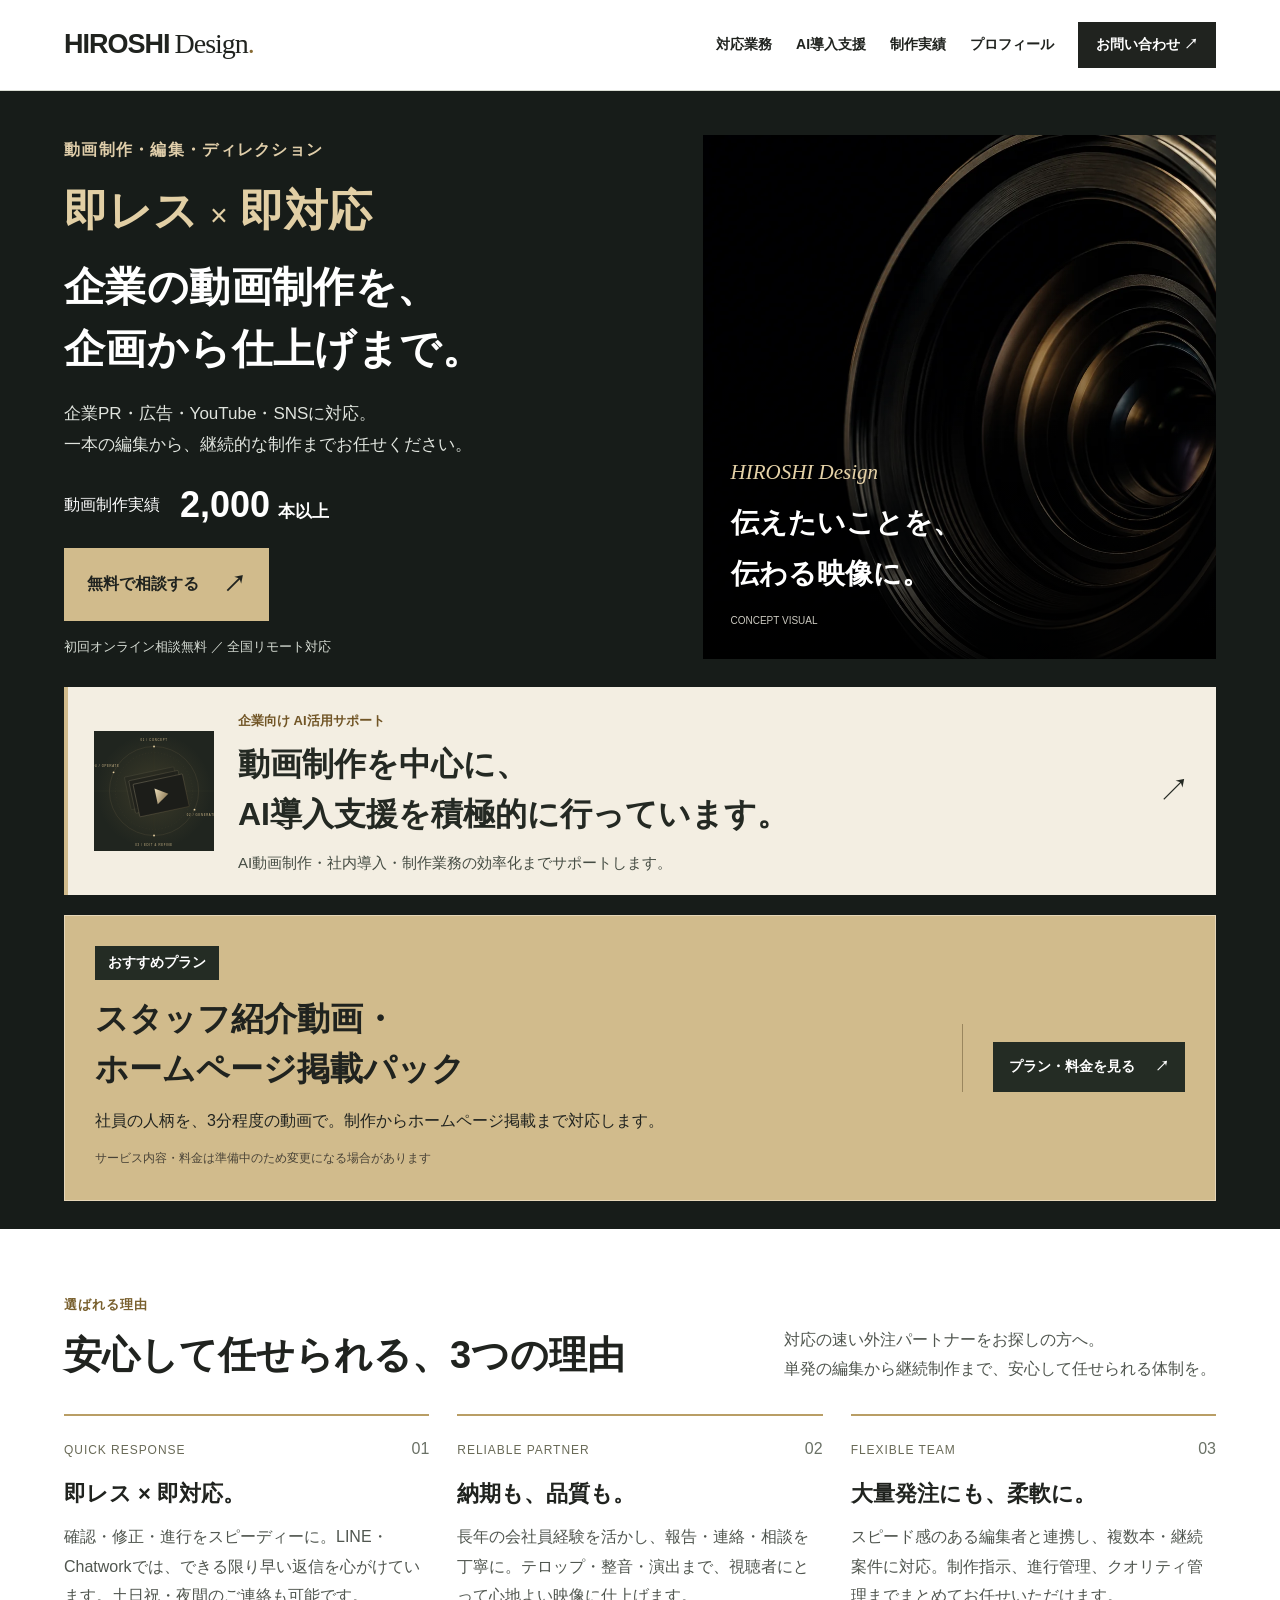
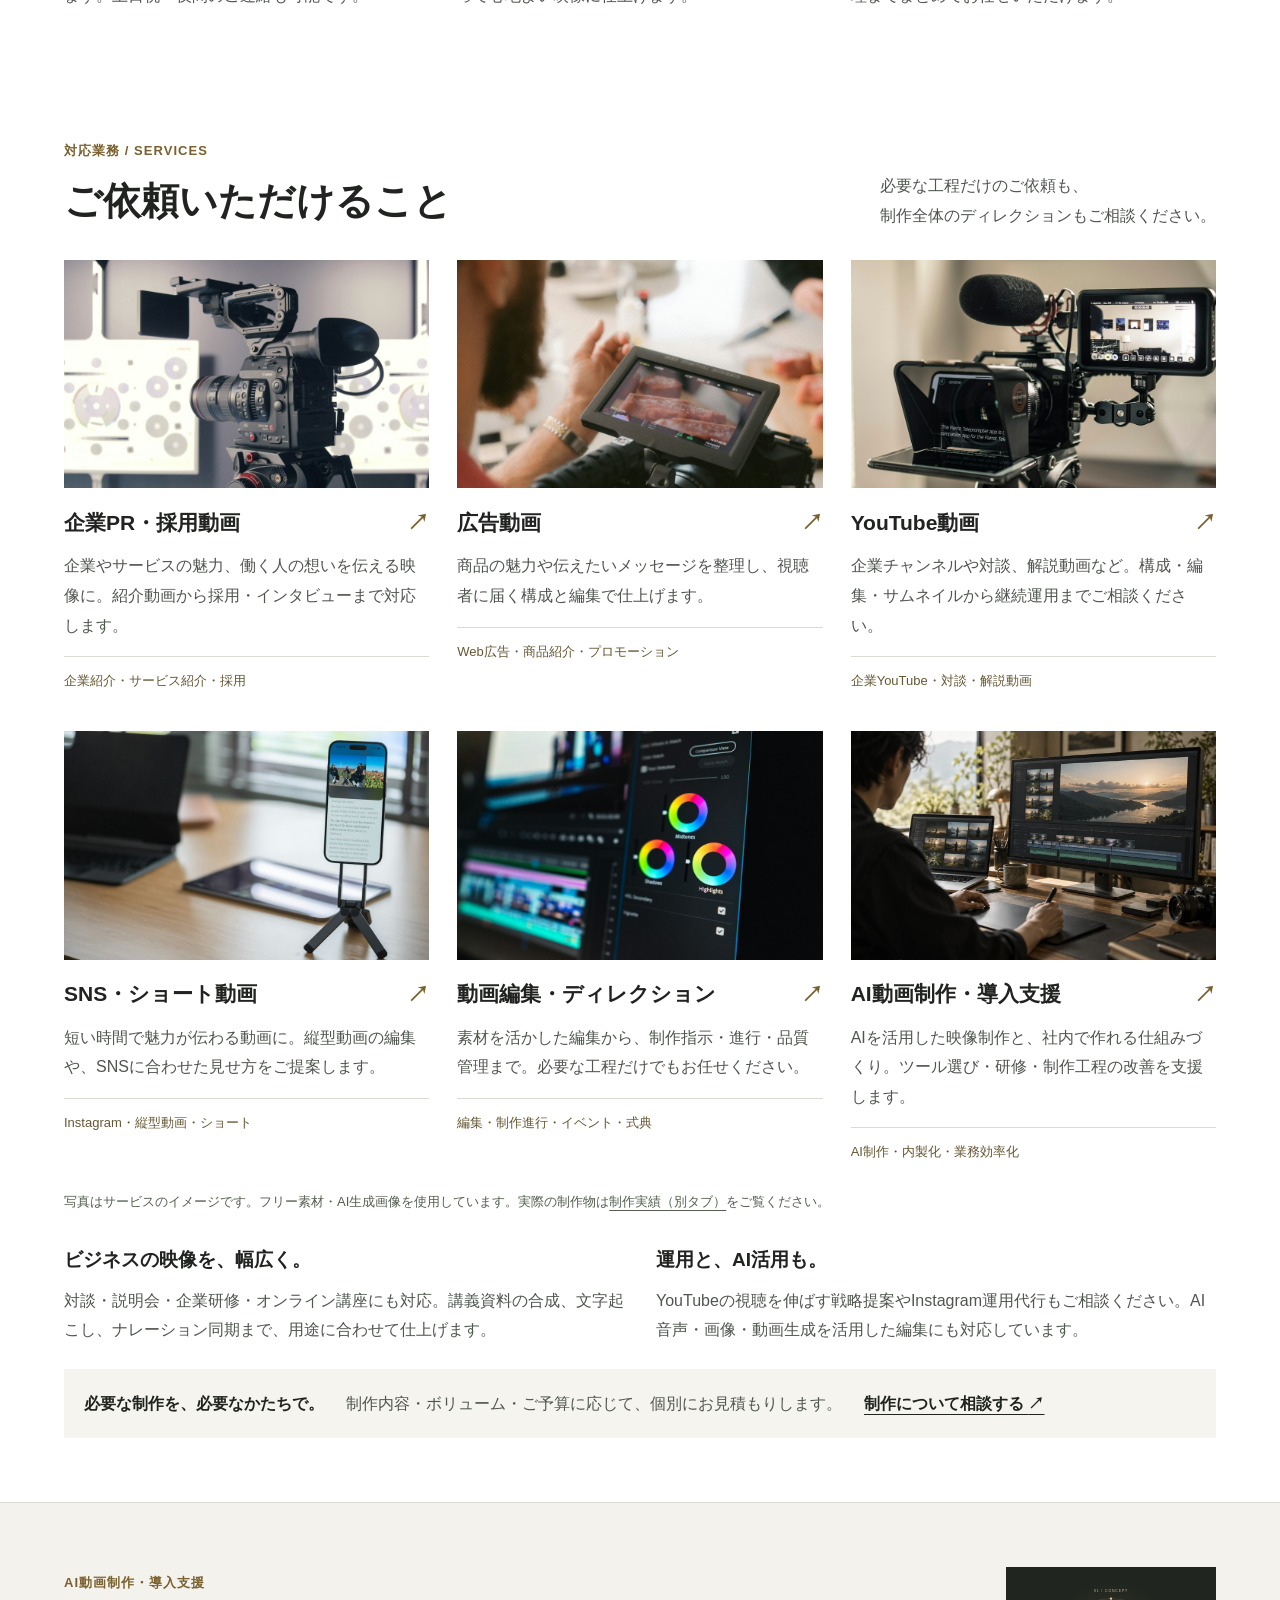
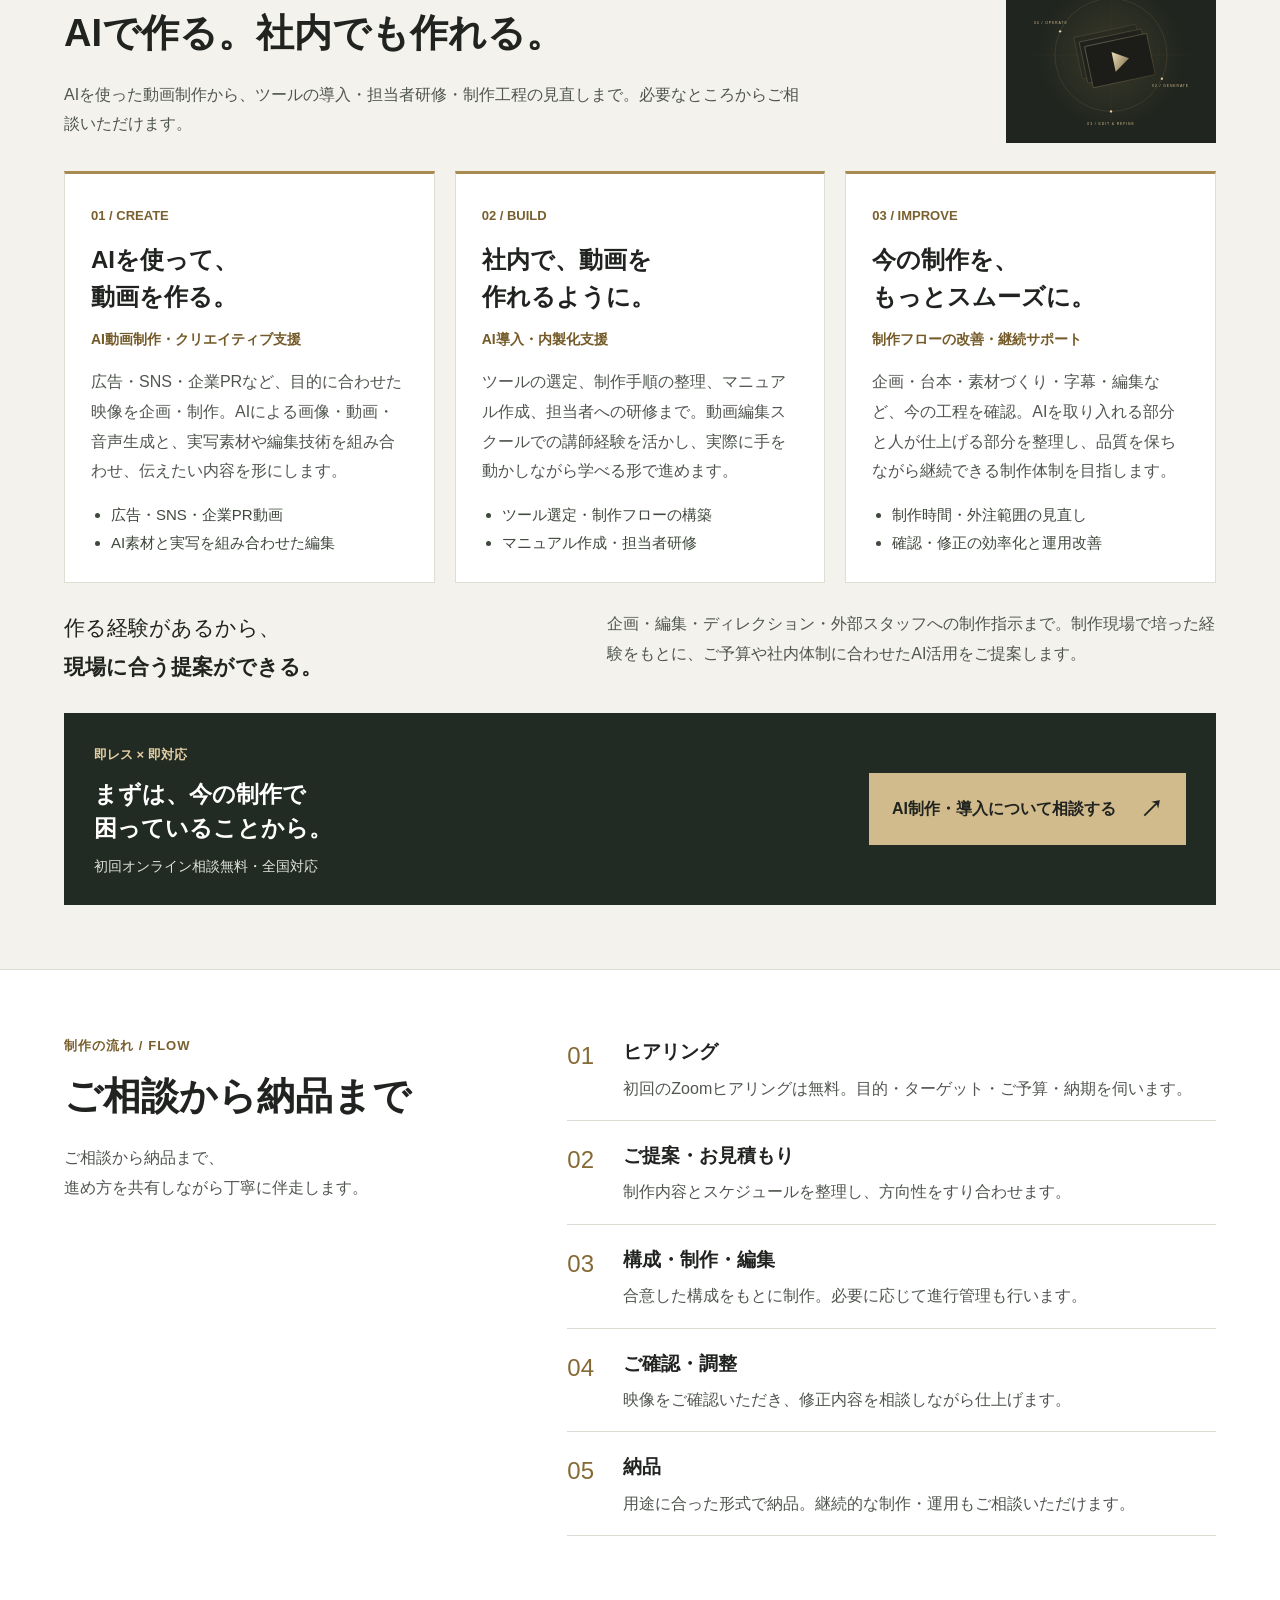
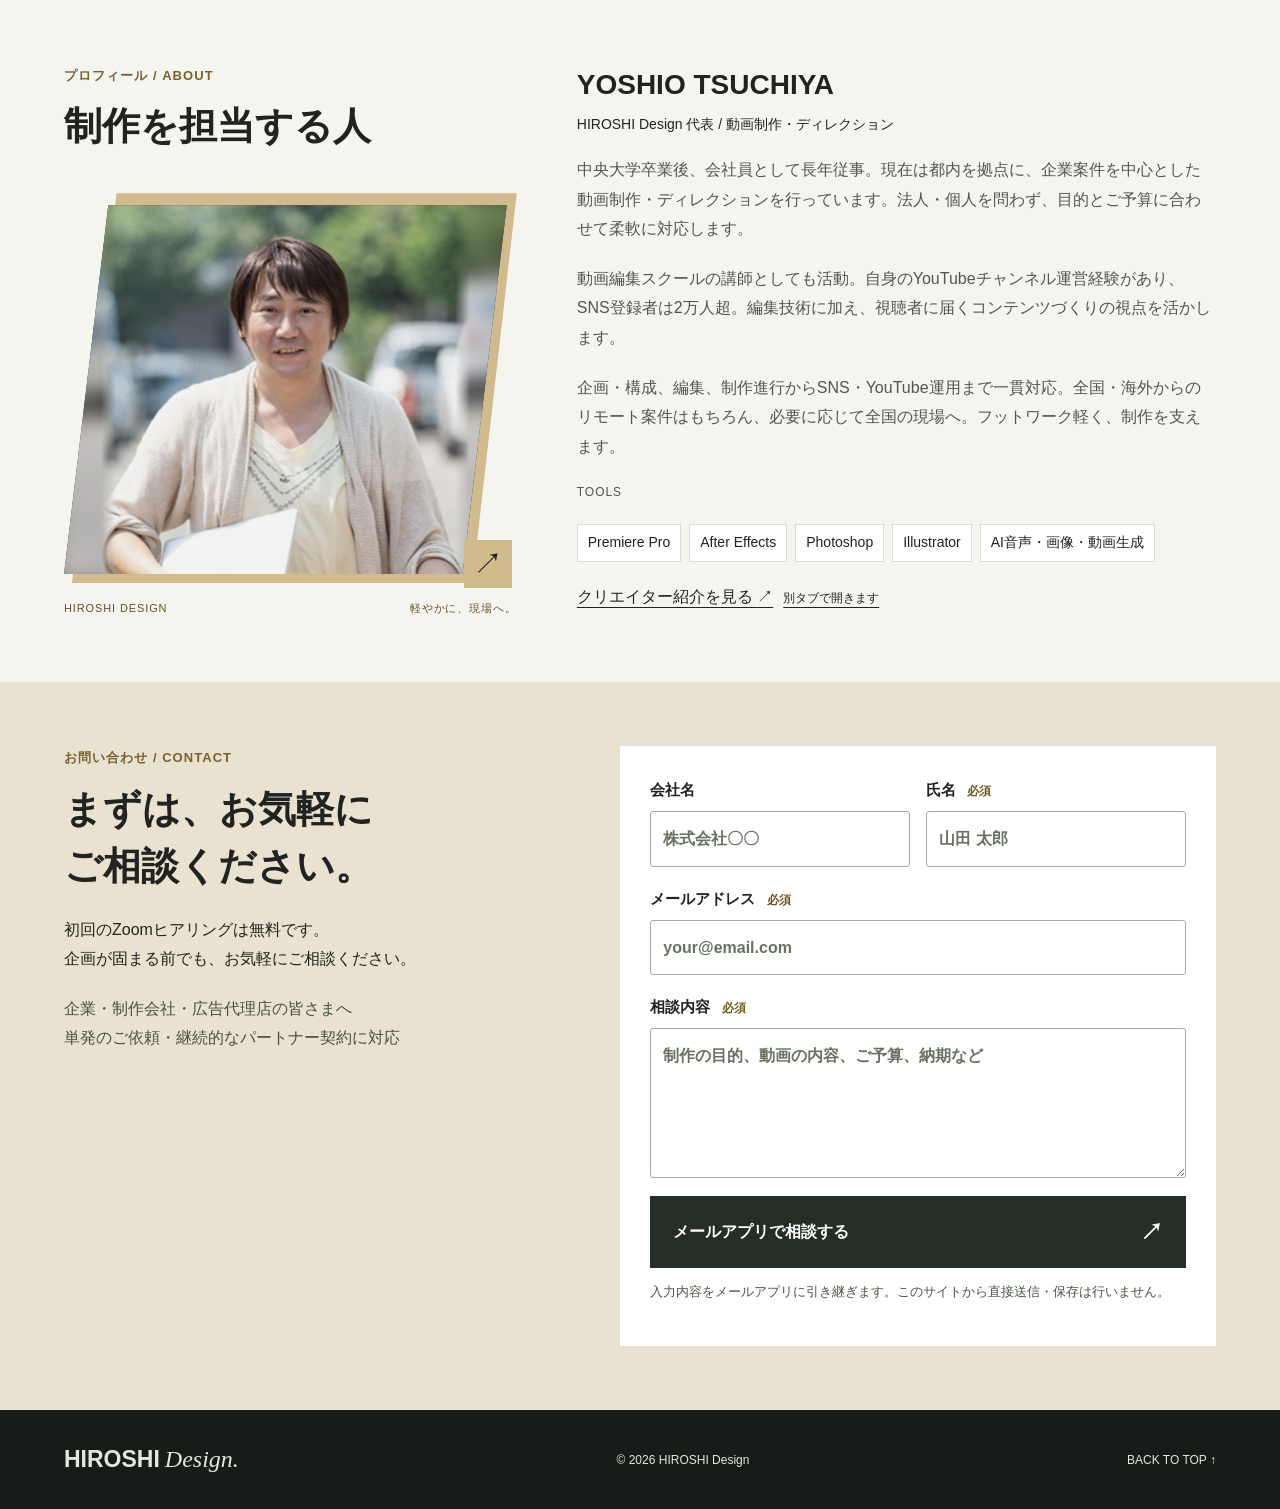
==== index.html @ 7aa37ffa "Remove portfolio band and preserve portfolio navigation" ====
<!doctype html>
<html lang="ja"><head><meta charset="utf-8"><!-- Google tag (gtag.js) --><script async src="https://www.googletagmanager.com/gtag/js?id=G-Y3Q52B9JTE"></script><script>window.dataLayer=window.dataLayer||[];function gtag(){dataLayer.push(arguments);}gtag('js',new Date());gtag('config','G-Y3Q52B9JTE');</script><meta name="viewport" content="width=device-width, initial-scale=1">
<title>HIROSHI Design | 即レス×即対応の動画制作・ディレクション</title>
<meta name="description" content="即レス×即対応、安心で丁寧な映像制作。制作実績2,000本以上。企業PR・YouTube・SNSの制作から、AI動画制作・導入支援まで対応。初回Zoom相談無料。">
<meta name="theme-color" content="#101010">
<meta property="og:site_name" content="HIROSHI Design"><meta property="og:type" content="website"><meta property="og:locale" content="ja_JP"><meta property="og:title" content="HIROSHI Design | 即レス×即対応の動画制作・ディレクション"><meta property="og:description" content="即レス×即対応。制作実績2,000本以上。納期と品質を大切に、企画から編集・ディレクションまで対応。初回Zoom相談無料。">
<link rel="canonical" href="https://hiroshi-design.com/">
<!-- 独自ドメインの公開URL -->
<meta property="og:url" content="https://hiroshi-design.com/"><meta property="og:image" content="https://hiroshi-design.com/assets/ogp.png"><meta property="og:image:width" content="1200"><meta property="og:image:height" content="630"><meta property="og:image:alt" content="動画制作実績 2,000本以上。VIDEO PRODUCTION & DIRECTION"><meta name="twitter:card" content="summary_large_image">
<link rel="icon" type="image/svg+xml" href="assets/favicon.svg"><link rel="stylesheet" href="style.css?v=16"><script src="script.js?v=8" defer></script></head>
<body><a class="skip-link" href="#main">本文へ移動</a>
<header class="header"><a class="brand" href="#" aria-label="HIROSHI Design トップ"><span class="wordmark">HIROSHI<span class="wordmark-design">Design<span class="brand-dot">.</span></span></span></a><nav aria-label="メインナビゲーション"><a href="#services">対応業務</a><a href="#ai-support">AI導入支援</a><a href="https://pewter-breath-e06.notion.site/4785380b8be848a7923882498c5e9bc8" data-portfolio-link target="_blank" rel="noopener noreferrer" aria-label="制作実績を見る（別タブで開く）">制作実績</a><a href="#about">プロフィール</a><a class="nav-contact" href="#contact">お問い合わせ <span aria-hidden="true">↗</span></a></nav></header>
<main id="main">
<!-- HERO：トップ画像は実案件の写真ではなく、サイト専用のコンセプトビジュアルです。 -->
<section class="hero" aria-labelledby="hero-title">
<div class="hero-layout"><div class="hero-copy">
<p class="eyebrow">動画制作・編集・ディレクション</p>
<p class="response-tag">即レス <span>×</span> 即対応</p>
<h1 id="hero-title">企業の動画制作を、<br>企画から仕上げまで。</h1>
<p class="hero-description">企業PR・広告・YouTube・SNSに対応。<br>一本の編集から、継続的な制作までお任せください。</p>
<p class="hero-proof">動画制作実績 <strong>2,000<span>本以上</span></strong></p>
<div class="actions"><a class="button gold" href="#contact">無料で相談する <span aria-hidden="true">↗</span></a></div>
<p class="hero-note">初回オンライン相談無料 ／ 全国リモート対応</p>
</div><div class="hero-art"><img src="assets/hero-lens.webp" alt="" width="1536" height="1024" fetchpriority="high"><div class="art-caption"><span>HIROSHI Design</span><p>伝えたいことを、<br>伝わる映像に。</p><small>CONCEPT VISUAL</small></div></div></div>
<a class="ai-banner" href="#ai-support"><img src="assets/ai-workflow.svg" width="640" height="520" alt=""><div><span class="ai-label">企業向け AI活用サポート</span><strong>動画制作を中心に、<br>AI導入支援を積極的に行っています。</strong><p>AI動画制作・社内導入・制作業務の効率化までサポートします。</p></div><span class="ai-banner-arrow" aria-hidden="true">↗</span></a>
<a class="recommended-plan" href="price/">
<div class="recommended-copy"><span class="recommended-label">おすすめプラン</span><strong>スタッフ紹介動画・<br>ホームページ掲載パック</strong><p>社員の人柄を、3分程度の動画で。制作からホームページ掲載まで対応します。</p><small>サービス内容・料金は準備中のため変更になる場合があります</small></div>
<div class="recommended-action"><span class="recommended-link">プラン・料金を見る <span aria-hidden="true">↗</span></span></div>
</a>
</section>
<section class="section strengths" id="strengths">
  <div class="section-heading"><div><p class="eyebrow">選ばれる理由</p><h2>安心して任せられる、3つの理由</h2></div><p>対応の速い外注パートナーをお探しの方へ。<br>単発の編集から継続制作まで、安心して任せられる体制を。</p></div>
  <div class="strength-grid">
    <article><span class="strength-number" aria-hidden="true">01</span><span class="small-label">QUICK RESPONSE</span><h3 class="jp-heading">即レス × 即対応。</h3><p>確認・修正・進行をスピーディーに。LINE・Chatworkでは、できる限り早い返信を心がけています。土日祝・夜間のご連絡も可能です。</p></article>
    <article><span class="strength-number" aria-hidden="true">02</span><span class="small-label">RELIABLE PARTNER</span><h3 class="jp-heading">納期も、品質も。</h3><p>長年の会社員経験を活かし、報告・連絡・相談を丁寧に。テロップ・整音・演出まで、視聴者にとって心地よい映像に仕上げます。</p></article>
    <article><span class="strength-number" aria-hidden="true">03</span><span class="small-label">FLEXIBLE TEAM</span><h3 class="jp-heading">大量発注にも、柔軟に。</h3><p>スピード感のある編集者と連携し、複数本・継続案件に対応。制作指示、進行管理、クオリティ管理までまとめてお任せいただけます。</p></article>
  </div>
</section>

<section class="section services" id="services"><div class="section-heading"><div><p class="eyebrow">対応業務 / SERVICES</p><h2>ご依頼いただけること</h2></div><p>必要な工程だけのご依頼も、<br>制作全体のディレクションもご相談ください。</p></div><div class="service-photo-grid">
<article class="service-photo-card"><a class="service-photo-link" href="#contact"><img src="assets/services/corporate.jpg" alt="映像制作に使うシネマカメラ" width="960" height="600" loading="lazy" decoding="async"><h3>企業PR・採用動画 <span aria-hidden="true">↗</span></h3></a><p>企業やサービスの魅力、働く人の想いを伝える映像に。紹介動画から採用・インタビューまで対応します。</p><p class="service-tags">企業紹介・サービス紹介・採用</p></article>
<article class="service-photo-card"><a class="service-photo-link" href="#contact"><img src="assets/services/advertising.jpg" alt="撮影映像をモニターで確認する様子" width="960" height="600" loading="lazy" decoding="async"><h3>広告動画 <span aria-hidden="true">↗</span></h3></a><p>商品の魅力や伝えたいメッセージを整理し、視聴者に届く構成と編集で仕上げます。</p><p class="service-tags">Web広告・商品紹介・プロモーション</p></article>
<article class="service-photo-card"><a class="service-photo-link" href="#contact"><img src="assets/services/youtube.jpg" alt="外部モニターとマイクを備えたビデオカメラ" width="960" height="600" loading="lazy" decoding="async"><h3>YouTube動画 <span aria-hidden="true">↗</span></h3></a><p>企業チャンネルや対談、解説動画など。構成・編集・サムネイルから継続運用までご相談ください。</p><p class="service-tags">企業YouTube・対談・解説動画</p></article>
<article class="service-photo-card"><a class="service-photo-link" href="#contact"><img src="assets/services/social.jpg" alt="卓上スタンドに設置されたスマートフォン" width="960" height="600" loading="lazy" decoding="async"><h3>SNS・ショート動画 <span aria-hidden="true">↗</span></h3></a><p>短い時間で魅力が伝わる動画に。縦型動画の編集や、SNSに合わせた見せ方をご提案します。</p><p class="service-tags">Instagram・縦型動画・ショート</p></article>
<article class="service-photo-card"><a class="service-photo-link" href="#contact"><img src="assets/services/editing.jpg" alt="動画編集ソフトのタイムラインと色調整画面" width="960" height="600" loading="lazy" decoding="async"><h3>動画編集・ディレクション <span aria-hidden="true">↗</span></h3></a><p>素材を活かした編集から、制作指示・進行・品質管理まで。必要な工程だけでもお任せください。</p><p class="service-tags">編集・制作進行・イベント・式典</p></article>
<article class="service-photo-card"><a class="service-photo-link" href="#ai-support"><img src="assets/services/ai.webp" alt="AI活用をイメージした動画制作デスクの生成画像" width="960" height="600" loading="lazy" decoding="async"><h3>AI動画制作・導入支援 <span aria-hidden="true">↗</span></h3></a><p>AIを活用した映像制作と、社内で作れる仕組みづくり。ツール選び・研修・制作工程の改善を支援します。</p><p class="service-tags">AI制作・内製化・業務効率化</p></article>
</div><p class="service-image-note">写真はサービスのイメージです。フリー素材・AI生成画像を使用しています。実際の制作物は<a href="https://pewter-breath-e06.notion.site/4785380b8be848a7923882498c5e9bc8" data-portfolio-link target="_blank" rel="noopener noreferrer">制作実績（別タブ）</a>をご覧ください。</p>
  <div class="service-details"><div><h3>ビジネスの映像を、幅広く。</h3><p>対談・説明会・企業研修・オンライン講座にも対応。講義資料の合成、文字起こし、ナレーション同期まで、用途に合わせて仕上げます。</p></div><div><h3>運用と、AI活用も。</h3><p>YouTubeの視聴を伸ばす戦略提案やInstagram運用代行もご相談ください。AI音声・画像・動画生成を活用した編集にも対応しています。</p></div></div>
  <div class="estimate-note"><p>必要な制作を、必要なかたちで。</p><span>制作内容・ボリューム・ご予算に応じて、個別にお見積もりします。</span><a href="#contact">制作について相談する <span aria-hidden="true">↗</span></a></div>
</section>
<!-- AI支援サービス：価格は掲載せず、相談内容に合わせてご提案します。 -->
<section class="section ai-support" id="ai-support" aria-labelledby="ai-title">
  <div class="ai-intro">
    <div><p class="eyebrow">AI動画制作・導入支援</p>

    <h2 id="ai-title">AIで作る。社内でも作れる。</h2>
    <p class="ai-intro-text">AIを使った動画制作から、ツールの導入・担当者研修・制作工程の見直しまで。必要なところからご相談いただけます。</p>
    </div>
    <div class="ai-visual"><img src="assets/ai-workflow.svg" alt="企画からAIによる素材生成、編集と品質管理、運用までを支援" width="640" height="520" loading="lazy"><span>HUMAN CREATIVITY. AI POSSIBILITY.</span></div>
  </div>
  <div class="ai-service-grid">
    <article><span class="ai-step">01 / CREATE</span><h3>AIを使って、<br>動画を作る。</h3><p class="ai-subtitle">AI動画制作・クリエイティブ支援</p><p>広告・SNS・企業PRなど、目的に合わせた映像を企画・制作。AIによる画像・動画・音声生成と、実写素材や編集技術を組み合わせ、伝えたい内容を形にします。</p><ul><li>広告・SNS・企業PR動画</li><li>AI素材と実写を組み合わせた編集</li></ul></article>
    <article><span class="ai-step">02 / BUILD</span><h3>社内で、動画を<br>作れるように。</h3><p class="ai-subtitle">AI導入・内製化支援</p><p>ツールの選定、制作手順の整理、マニュアル作成、担当者への研修まで。動画編集スクールでの講師経験を活かし、実際に手を動かしながら学べる形で進めます。</p><ul><li>ツール選定・制作フローの構築</li><li>マニュアル作成・担当者研修</li></ul></article>
    <article><span class="ai-step">03 / IMPROVE</span><h3>今の制作を、<br>もっとスムーズに。</h3><p class="ai-subtitle">制作フローの改善・継続サポート</p><p>企画・台本・素材づくり・字幕・編集など、今の工程を確認。AIを取り入れる部分と人が仕上げる部分を整理し、品質を保ちながら継続できる制作体制を目指します。</p><ul><li>制作時間・外注範囲の見直し</li><li>確認・修正の効率化と運用改善</li></ul></article>
  </div>
  <div class="ai-experience"><p>作る経験があるから、<br><strong>現場に合う提案ができる。</strong></p><p>企画・編集・ディレクション・外部スタッフへの制作指示まで。制作現場で培った経験をもとに、ご予算や社内体制に合わせたAI活用をご提案します。</p></div>
  <div class="ai-consult"><div><span class="ai-label">即レス × 即対応</span><h3>まずは、今の制作で<br>困っていることから。</h3><p>初回オンライン相談無料・全国対応</p></div><a class="button gold" href="#contact" data-ai-contact>AI制作・導入について相談する <span aria-hidden="true">↗</span></a></div>
</section>
<section class="section" id="process"><div class="section-heading"><div><p class="eyebrow">制作の流れ / FLOW</p><h2>ご相談から納品まで</h2></div><p>ご相談から納品まで、<br>進め方を共有しながら丁寧に伴走します。</p></div><ol class="process-grid"><li><span>01</span><h3>ヒアリング</h3><p>初回のZoomヒアリングは無料。目的・ターゲット・ご予算・納期を伺います。</p></li><li><span>02</span><h3>ご提案・お見積もり</h3><p>制作内容とスケジュールを整理し、方向性をすり合わせます。</p></li><li><span>03</span><h3>構成・制作・編集</h3><p>合意した構成をもとに制作。必要に応じて進行管理も行います。</p></li><li><span>04</span><h3>ご確認・調整</h3><p>映像をご確認いただき、修正内容を相談しながら仕上げます。</p></li><li><span>05</span><h3>納品</h3><p>用途に合った形式で納品。継続的な制作・運用もご相談いただけます。</p></li></ol></section>
<section class="section about" id="about"><div><p class="eyebrow">プロフィール / ABOUT</p><h2>制作を担当する人</h2><figure class="profile-portrait"><div class="portrait-composition"><div class="portrait-window"><img class="portrait-backdrop" src="assets/portrait-background.webp" alt="" width="960" height="640" loading="lazy" decoding="async" aria-hidden="true"><img class="portrait-original" src="assets/hiroshi-portrait-original.png" alt="Macを持つHIROSHI Design代表 YOSHIO TSUCHIYA" width="400" height="400" loading="lazy" decoding="async"></div><span class="portrait-slash" aria-hidden="true">↗</span></div><figcaption><span>HIROSHI DESIGN</span><span>軽やかに、現場へ。</span></figcaption></figure></div><div class="bio"><p class="profile-name">YOSHIO TSUCHIYA<small>HIROSHI Design 代表 / 動画制作・ディレクション</small></p>
<p>中央大学卒業後、会社員として長年従事。現在は都内を拠点に、企業案件を中心とした動画制作・ディレクションを行っています。法人・個人を問わず、目的とご予算に合わせて柔軟に対応します。</p>
<p>動画編集スクールの講師としても活動。自身のYouTubeチャンネル運営経験があり、SNS登録者は2万人超。編集技術に加え、視聴者に届くコンテンツづくりの視点を活かします。</p>
<p>企画・構成、編集、制作進行からSNS・YouTube運用まで一貫対応。全国・海外からのリモート案件はもちろん、必要に応じて全国の現場へ。フットワーク軽く、制作を支えます。</p>
<p class="small-label tool-label">TOOLS</p><ul class="tools"><li>Premiere Pro</li><li>After Effects</li><li>Photoshop</li><li>Illustrator</li><li>AI音声・画像・動画生成</li></ul>
<a class="profile-link" href="https://candotakeme.com/team/hiroshi" target="_blank" rel="noopener noreferrer">クリエイター紹介を見る <span aria-hidden="true">↗</span><small>別タブで開きます</small></a></div></section>
<section class="section contact" id="contact"><div><p class="eyebrow">お問い合わせ / CONTACT</p><h2>まずは、お気軽に<br>ご相談ください。</h2><p>初回のZoomヒアリングは無料です。<br>企画が固まる前でも、お気軽にご相談ください。</p><p class="contact-detail">企業・制作会社・広告代理店の皆さまへ<br>単発のご依頼・継続的なパートナー契約に対応</p></div><form id="contact-form"><div class="form-row"><label>会社名<input name="company" autocomplete="organization" placeholder="株式会社〇〇" maxlength="120"></label><label>氏名 <span>必須</span><input name="name" autocomplete="name" placeholder="山田 太郎" required maxlength="100"></label></div><label>メールアドレス <span>必須</span><input type="email" name="email" autocomplete="email" placeholder="your@email.com" required maxlength="200"></label><label>相談内容 <span>必須</span><textarea name="message" rows="4" placeholder="制作の目的、動画の内容、ご予算、納期など" required maxlength="2000"></textarea></label><button class="button gold" type="submit">メールアプリで相談する <span aria-hidden="true">↗</span></button><p class="form-note">入力内容をメールアプリに引き継ぎます。このサイトから直接送信・保存は行いません。</p><p id="contact-status" class="form-note" role="status"></p><noscript><p>お問い合わせ機能を使うにはJavaScriptを有効にしてください。</p></noscript></form></section>
</main><footer><a class="brand footer-brand" href="#">HIROSHI<span>Design.</span></a><p>© <span id="year">2026</span> HIROSHI Design</p><a href="#">BACK TO TOP ↑</a></footer>
</body>
</html>
---- style.css ----
/* HIROSHI Design：読みやすさを優先した白・黒・ゴールドの基本設計 */
:root{--gold:#d1bb8c;--ink:#20231f;--muted:#50564f;--paper:#f5f4ef;--line:#d9dcd3;--gutter:clamp(20px,5vw,80px)}
*{box-sizing:border-box}html{scroll-behavior:smooth;scroll-padding-top:24px}body{margin:0;background:#fff;color:var(--ink);font:16px/1.85 "Helvetica Neue",Arial,"Hiragino Kaku Gothic ProN","Yu Gothic",Meiryo,sans-serif;-webkit-font-smoothing:antialiased}
h1,h2,h3,p{margin:0}a{color:inherit;text-decoration:none}img{display:block;max-width:100%;height:auto}button,input,textarea{font:inherit}button,a{touch-action:manipulation}a:focus-visible,button:focus-visible,input:focus-visible,textarea:focus-visible{outline:3px solid #987326;outline-offset:5px}
.skip-link{position:fixed;left:16px;top:16px;transform:translateY(-200%);z-index:100;background:var(--gold);padding:12px 20px}.skip-link:focus{transform:none}
.header{display:flex;justify-content:space-between;align-items:center;gap:24px;padding:20px var(--gutter);background:#fff;border-bottom:1px solid var(--line)}.wordmark{font-size:27px;font-weight:700;letter-spacing:-1px}.wordmark-design{font:normal 28px Georgia,serif;margin-left:5px}.brand-dot{color:#876a32}.header nav{display:flex;gap:24px;align-items:center;font-size:14px;font-weight:600}.header nav a{padding:10px 0}.header nav .nav-contact{background:var(--ink);color:#fff;padding:10px 18px}
.hero{background:#171c19;color:#fff;padding:44px var(--gutter) 28px}.hero-layout{display:grid;grid-template-columns:1.15fr 1fr;gap:48px;align-items:center}.eyebrow{font-size:13px;font-weight:700;letter-spacing:.08em;color:#79602e}.hero .eyebrow{color:#e0ceaa;font-size:16px}.response-tag{font-size:clamp(32px,3.4vw,50px);font-weight:700;color:#e2cfa5;line-height:1.3;margin:18px 0}.response-tag span{font-size:.7em;font-weight:400}.hero h1{font-size:clamp(30px,3.2vw,46px);line-height:1.5;letter-spacing:.01em}.hero-description{margin-top:18px;color:#e0e4de;font-size:17px}.hero-proof{margin:22px 0;display:flex;gap:20px;align-items:center;flex-wrap:wrap}.hero-proof strong{font-size:36px;line-height:1.2}.hero-proof strong span{font-size:17px;margin-left:8px}
.actions{display:flex;gap:14px;flex-wrap:wrap}.button{display:inline-flex;align-items:center;justify-content:space-between;gap:24px;min-height:54px;padding:14px 22px;font-size:16px;font-weight:700;border:1px solid transparent;cursor:pointer}.gold{background:var(--gold);color:#20231f}.gold:hover{background:#e5d3b0}.outline{border-color:#87948b;color:#fff}.outline:hover{background:#303932}.button span{font-size:23px}.hero-note{font-size:13px;color:#d7ddd5;margin-top:14px}
.hero-art{position:relative;min-height:410px;align-self:stretch;overflow:hidden}.hero-art>img{position:absolute;width:100%;height:100%;object-fit:cover}.art-caption{position:absolute;inset:0;display:flex;flex-direction:column;justify-content:flex-end;padding:28px;background:linear-gradient(0deg,#000d,transparent 80%)}.art-caption>span{font:italic 21px Georgia,serif;color:#e5d2a8}.art-caption p{font-size:28px;font-weight:600;margin:12px 0}.art-caption small{font-size:10px;color:#cbc9c0}
.ai-banner{display:flex;align-items:center;gap:24px;background:#f3eee2;color:#242923;margin-top:28px;padding:18px 26px;border-left:4px solid var(--gold)}.ai-banner img{width:100px;height:90px;object-fit:cover;background:#20251f;flex-shrink:0}.ai-banner strong{display:block;font-size:23px}.ai-label{font-size:13px;font-weight:700;color:#715526}.ai-banner p{font-size:15px;color:#454c43}.ai-banner-arrow{font-size:32px;margin-left:auto}.ai-banner:hover{background:#fff9eb}
.section{padding:64px var(--gutter)}.section h2{font-size:clamp(27px,3vw,38px);line-height:1.5;margin-top:10px;font-weight:700}.section-heading{display:flex;align-items:flex-end;justify-content:space-between;gap:32px;margin-bottom:30px}.section-heading>p{color:var(--muted);max-width:460px}.strength-grid{display:grid;grid-template-columns:repeat(3,1fr);gap:28px}.strength-grid article{border-top:2px solid #b99e65;padding-top:18px}.strength-number{float:right;color:#6a7166}.small-label{font-size:12px;color:#696a57;letter-spacing:.08em}.strength-grid h3{font-size:22px;line-height:1.5;margin:14px 0 12px}.strength-grid p{color:var(--muted)}
.works-section{background:#edf0e9;display:grid;grid-template-columns:1fr 2fr;gap:36px;align-items:center;padding-top:38px;padding-bottom:38px}.works-kicker{display:none}.works-section h2{margin-top:0}.works-bottom>p{color:var(--muted)}.works-bottom .confidential-note{font-size:14px;margin-top:10px}.works-link{display:flex;align-items:center;justify-content:space-between;gap:20px;margin-top:20px;border-top:1px solid #b7beb1;padding-top:18px;font-weight:700}.works-link small{display:block;font-size:13px;font-weight:400;color:var(--muted)}.circle-arrow{font-size:27px}
.services{background:#fff}.service-grid{display:grid;grid-template-columns:repeat(3,1fr);gap:0 30px}.service-grid>div{display:flex;align-items:center;gap:14px;border-bottom:1px solid var(--line);padding:18px 0}.service-grid h3{font-size:18px;font-weight:600}.service-grid span{font-size:13px;color:#68705f}.service-grid span:last-child{margin-left:auto}.service-details{display:grid;grid-template-columns:1fr 1fr;gap:32px;margin-top:28px}.service-details h3{font-size:19px}.service-details p{margin-top:8px;color:var(--muted)}.estimate-note{margin-top:24px;padding:20px;background:var(--paper);display:flex;gap:12px 22px;flex-wrap:wrap}.estimate-note>p{font-weight:700}.estimate-note>span{color:var(--muted)}.estimate-note>a{font-weight:700;text-decoration:underline;text-underline-offset:5px}
.ai-support{background:#f3f2ec;border-top:1px solid var(--line);border-bottom:1px solid var(--line)}.ai-intro{display:grid;grid-template-columns:1fr 210px;gap:36px;align-items:center}.ai-intro-text{margin-top:18px;max-width:750px;color:var(--muted)}.ai-visual{background:#20251f;padding:12px}.ai-visual>span{display:none}.ai-service-grid{display:grid;grid-template-columns:repeat(3,1fr);gap:20px;margin-top:28px}.ai-service-grid article{background:#fff;padding:26px;border:1px solid #dddfd4;border-top:3px solid #a88b51}.ai-step{font-size:13px;color:#79602e;font-weight:700}.ai-service-grid h3{font-size:24px;line-height:1.55;margin:12px 0}.ai-service-grid .ai-subtitle{font-size:14px;color:#745a28;font-weight:600;margin-bottom:14px}.ai-service-grid p{color:var(--muted)}.ai-service-grid ul{padding-left:20px;color:#3f483d;font-size:15px;margin-bottom:0}.ai-experience{display:grid;grid-template-columns:1fr 1.2fr;gap:36px;padding:26px 0}.ai-experience>p:first-child{font-size:21px}.ai-experience>p:last-child{color:var(--muted)}.ai-consult{background:#222b23;color:#fff;padding:26px 30px;display:flex;align-items:center;justify-content:space-between;gap:28px}.ai-consult .ai-label{color:#e3cfa3}.ai-consult h3{font-size:23px;line-height:1.5;margin:8px 0}.ai-consult p{font-size:14px;color:#e0e4dd}
#process{display:grid;grid-template-columns:1fr 1.4fr;gap:40px}#process .section-heading{display:block}#process .section-heading>p{margin-top:18px}.process-grid{list-style:none;margin:0;padding:0}.process-grid li{display:grid;grid-template-columns:40px 1fr;gap:4px 16px;padding:17px 0;border-bottom:1px solid var(--line)}.process-grid li:first-child{padding-top:0}.process-grid li>span{grid-row:span 2;font-size:24px;color:#856a34}.process-grid h3{font-size:19px}.process-grid p{color:var(--muted)}
.about{background:#f5f5f0;display:grid;grid-template-columns:.85fr 1.2fr;gap:60px}.bio>p{margin-bottom:20px;color:var(--muted)}.bio .profile-name{font-size:28px;font-weight:600;color:var(--ink);line-height:1.5}.profile-name small{display:block;font-size:14px;font-weight:400;margin-top:8px}.tool-label{font-size:12px}.tools{display:flex;flex-wrap:wrap;list-style:none;margin:0;padding:0;gap:8px}.tools li{font-size:14px;background:#fff;border:1px solid var(--line);padding:5px 10px}.profile-link{display:inline-block;text-decoration:underline;text-underline-offset:5px;margin-top:20px}.profile-link small{margin-left:10px;font-size:12px}
.contact{display:grid;grid-template-columns:1fr 1.2fr;gap:60px;background:#eae2d1}.contact h2{margin-bottom:20px}.contact-detail{margin-top:20px;color:#485044}.contact form{background:#fff;padding:30px}.form-row{display:grid;grid-template-columns:1fr 1fr;gap:16px}label{display:block;font-size:15px;font-weight:600;margin-bottom:18px}label>span{font-size:12px;color:#745521;margin-left:7px}input,textarea{display:block;width:100%;min-width:0;border:1px solid #a4ad9f;background:#fff;border-radius:3px;padding:12px;color:#20231f;font-size:16px;margin-top:7px}input::placeholder,textarea::placeholder{color:#697164;opacity:1}textarea{min-height:150px;resize:vertical}form .button{width:100%;background:#252e26;color:#fff}.form-note{font-size:13px;color:#4c5549;margin-top:12px}
footer{display:flex;align-items:center;justify-content:space-between;gap:24px;padding:28px var(--gutter);background:#171c19;color:#e4e6df}footer .brand{font-size:23px;font-weight:700}footer .brand span{font:italic 24px Georgia,serif;margin-left:5px}footer p,footer>a:last-child{font-size:12px}
@media(min-width:1600px){:root{--gutter:calc((100vw - 1360px)/2)}}
@media(max-width:1050px){.header nav{gap:14px;font-size:13px}.hero-layout{gap:28px}.hero-art{min-height:400px}.ai-service-grid{gap:12px}.ai-service-grid article{padding:20px}.ai-service-grid h3{font-size:22px}.section-heading{align-items:flex-start}.about,.contact{gap:32px}}
@media(max-width:760px){.header{padding:15px 20px;gap:12px}.wordmark{font-size:23px}.wordmark-design{font-size:24px}.header nav a:not(.nav-contact){display:none}.header nav .nav-contact{font-size:13px;padding:9px 12px}.hero{padding-top:28px}.hero-layout{grid-template-columns:1fr;gap:24px}.hero .eyebrow{font-size:14px}.response-tag{font-size:37px;margin:14px 0}.hero h1{font-size:30px}.hero-description{font-size:16px}.hero-description br{display:none}.hero-proof{margin:18px 0;gap:12px}.hero-proof strong{font-size:32px}.actions{gap:10px;display:grid;grid-template-columns:1fr 1fr}.actions .button{font-size:14px;padding:12px;gap:8px}.hero-note{font-size:12px}.hero-art{display:none}.ai-banner{gap:14px;padding:16px 14px;margin-top:24px}.ai-banner img{width:58px;height:78px}.ai-banner strong{font-size:19px;line-height:1.5;margin:4px 0}.ai-label{font-size:12px}.ai-banner p{font-size:14px}.ai-banner-arrow{font-size:24px}.section{padding-top:42px;padding-bottom:42px}.section-heading{display:block;margin-bottom:24px}.section-heading>p{margin-top:14px}.section h2{font-size:27px}.strength-grid,.ai-service-grid{grid-template-columns:1fr;gap:18px}.strength-grid article{padding-top:14px}.strength-grid h3{margin:8px 0}.small-label,.strength-number{display:none}.works-section{grid-template-columns:1fr;gap:10px}.works-content h2{margin-top:0}.service-grid{grid-template-columns:1fr 1fr;gap:0 20px}.service-grid>div{gap:8px;padding:14px 0}.service-grid h3{font-size:16px}.service-grid span:last-child{display:none}.service-details{grid-template-columns:1fr;gap:20px}.ai-intro{grid-template-columns:1fr}.ai-visual{display:none}.ai-service-grid article{padding:22px}.ai-service-grid h3{font-size:24px}.ai-service-grid h3 br{display:none}.ai-experience{grid-template-columns:1fr;gap:12px}.ai-consult{flex-direction:column;align-items:stretch;padding:22px;gap:18px}.ai-consult h3{font-size:22px}.ai-consult .button{font-size:14px;padding:14px;gap:8px}#process,.about,.contact{grid-template-columns:1fr;gap:24px}#process .section-heading{margin-bottom:0}.about .profile-portrait{max-width:320px;margin:22px auto 0}.contact form{padding:22px 18px}.form-row{grid-template-columns:1fr;gap:0}footer{flex-wrap:wrap;gap:12px}footer .brand{width:100%}}
@media(max-width:360px){.hero h1{font-size:27px}.response-tag{font-size:33px}.ai-banner img{display:none}.service-grid{grid-template-columns:1fr}.actions .button{font-size:13px}}
@media(prefers-reduced-motion:reduce){html{scroll-behavior:auto}*,*::before,*::after{animation:none!important;transition:none!important}}
/* 斜めの写真枠。本人とMacは元画像、追加背景は左右の余白に使用。 */
.profile-portrait { width: min(100%, 460px); margin: 38px 0 0; }
.portrait-composition { position: relative; padding: 12px 10px 14px 0; }
.portrait-composition::before { content: ""; position: absolute; inset: 0 0 5px 8px; background: var(--gold); clip-path: polygon(10% 0,100% 0,90% 100%,0 100%); }
.portrait-window { position: relative; width: 100%; aspect-ratio: 6 / 5; overflow: hidden; background: #292c26; clip-path: polygon(10% 0,100% 0,90% 100%,0 100%); isolation: isolate; }
.profile-portrait .portrait-backdrop { position: absolute; inset: 0; width: 100%; height: 100%; object-fit: cover; filter: blur(10px) saturate(.65) brightness(.88); transform: scale(1.06); }
.profile-portrait .portrait-original { position: absolute; top: 0; left: 8.333333%; width: 83.333333%; height: 100%; object-fit: contain; filter: saturate(.72) brightness(.97) contrast(.96); mask-image: linear-gradient(to right, transparent, #000 4%, #000 96%, transparent); -webkit-mask-image: linear-gradient(to right, transparent, #000 4%, #000 96%, transparent); }
.portrait-slash { position: absolute; right: 5px; bottom: 0; width: 48px; height: 48px; background: var(--gold); color: var(--ink); display: grid; place-items: center; font-size: 30px; line-height: 1; }
.profile-portrait figcaption { display: flex; justify-content: space-between; flex-wrap: wrap; gap: 5px 12px; padding-top: 10px; color: var(--gold); font-size: 11px; letter-spacing: .08em; }
@media (max-width: 760px) { .profile-portrait { width: min(100%, 430px); margin-top: 29px; } .portrait-slash { width: 39px; height: 39px; font-size: 25px; } }


.profile-portrait figcaption{color:#655329}

/* 写真付きサービス紹介。元写真はassets/services、出典はIMAGE-CREDITS.md */
.service-photo-grid{display:grid;grid-template-columns:repeat(3,minmax(0,1fr));gap:38px 28px}
.service-photo-card{min-width:0}
.service-photo-link{display:block}
.service-photo-link img{width:100%;aspect-ratio:8/5;object-fit:cover;background:#edf0e9}
.service-photo-link h3{display:flex;justify-content:space-between;align-items:center;gap:12px;font-size:21px;line-height:1.5;margin:18px 0 12px}
.service-photo-link h3 span{font-size:22px;color:#79602e}
.service-photo-link:hover h3{text-decoration:underline;text-underline-offset:5px}
.service-photo-card>p{color:var(--muted);font-size:16px;line-height:1.85}
.service-photo-card .service-tags{font-size:13px;color:#665734;border-top:1px solid var(--line);padding-top:12px;margin-top:16px}
.service-image-note{font-size:13px;color:#555e51;margin-top:26px}.service-image-note a{text-decoration:underline;text-underline-offset:4px}
@media(min-width:761px) and (max-width:1050px){.service-photo-grid{grid-template-columns:repeat(2,minmax(0,1fr))}}
@media(max-width:760px){.service-photo-grid{grid-template-columns:1fr;gap:30px}.service-photo-link h3{font-size:22px;margin-top:15px}.service-photo-card .service-tags{margin-top:12px}.service-image-note{line-height:1.8}}

/* トップのAI導入支援メッセージ */
.ai-banner strong{font-size:clamp(24px,2.5vw,36px);line-height:1.55;margin:6px 0 10px}
.ai-banner img{width:120px;height:120px}
@media(max-width:760px){.ai-banner{flex-wrap:wrap}.ai-banner img{width:58px;height:78px}.ai-banner>div{flex:1;min-width:0}.ai-banner strong{font-size:22px}.ai-banner p{font-size:14px}.ai-banner-arrow{display:none}}

/* トップ：スタッフ紹介動画のおすすめプラン */
.recommended-plan{display:flex;align-items:center;justify-content:space-between;gap:36px;margin-top:20px;padding:30px;background:#d1bb8c;color:#20231f;border:1px solid #e6d6b8}
.recommended-label{display:inline-block;background:#242c24;color:#fff;padding:4px 13px;font-size:14px;font-weight:700}
.recommended-copy>strong{display:block;font-size:clamp(25px,2.6vw,37px);line-height:1.5;margin:14px 0 12px}
.recommended-copy>p{font-size:16px;max-width:680px}
.recommended-copy>small{display:block;font-size:12px;color:#494337;margin-top:12px}
.recommended-action{flex-shrink:0;border-left:1px solid #9a865e;padding-left:30px}
.recommended-action>span:first-child{font-size:14px}.recommended-action>strong{display:block;font-size:36px;line-height:1.5}.recommended-action>strong small{font-size:14px;margin-left:5px}
.recommended-link{display:flex;justify-content:space-between;gap:20px;margin-top:18px;padding:12px 16px;background:#242c24;color:#fff;font-size:16px;font-weight:600}
.recommended-plan:hover .recommended-link{background:#3d493c}
@media(max-width:900px){.recommended-plan{align-items:stretch;flex-direction:column;gap:22px}.recommended-action{border-left:0;border-top:1px solid #9a865e;padding:18px 0 0}.recommended-link{max-width:340px}}
@media(max-width:760px){.recommended-plan{padding:22px 18px}.recommended-copy>strong{font-size:25px}.recommended-action>strong{font-size:34px}.recommended-link{max-width:none}}

/* 制作実績の帯は補足の案内としてコンパクトに */
.works-section{padding-top:24px;padding-bottom:24px;background:#f7f8f4;gap:24px}
.works-section .display-heading{font-size:22px;font-weight:600;line-height:1.5}
.works-section .eyebrow{font-size:11px;color:#676b5f}
.works-bottom>p{font-size:14px;line-height:1.75}
.works-bottom .confidential-note{font-size:12px;margin-top:8px}
.works-link{font-size:14px;font-weight:500;margin-top:12px;padding-top:12px}
.works-link small{font-size:12px}.works-link .circle-arrow{font-size:22px}
@media(max-width:760px){.works-section{gap:8px;padding-top:22px;padding-bottom:22px}.works-section .display-heading{font-size:20px}}
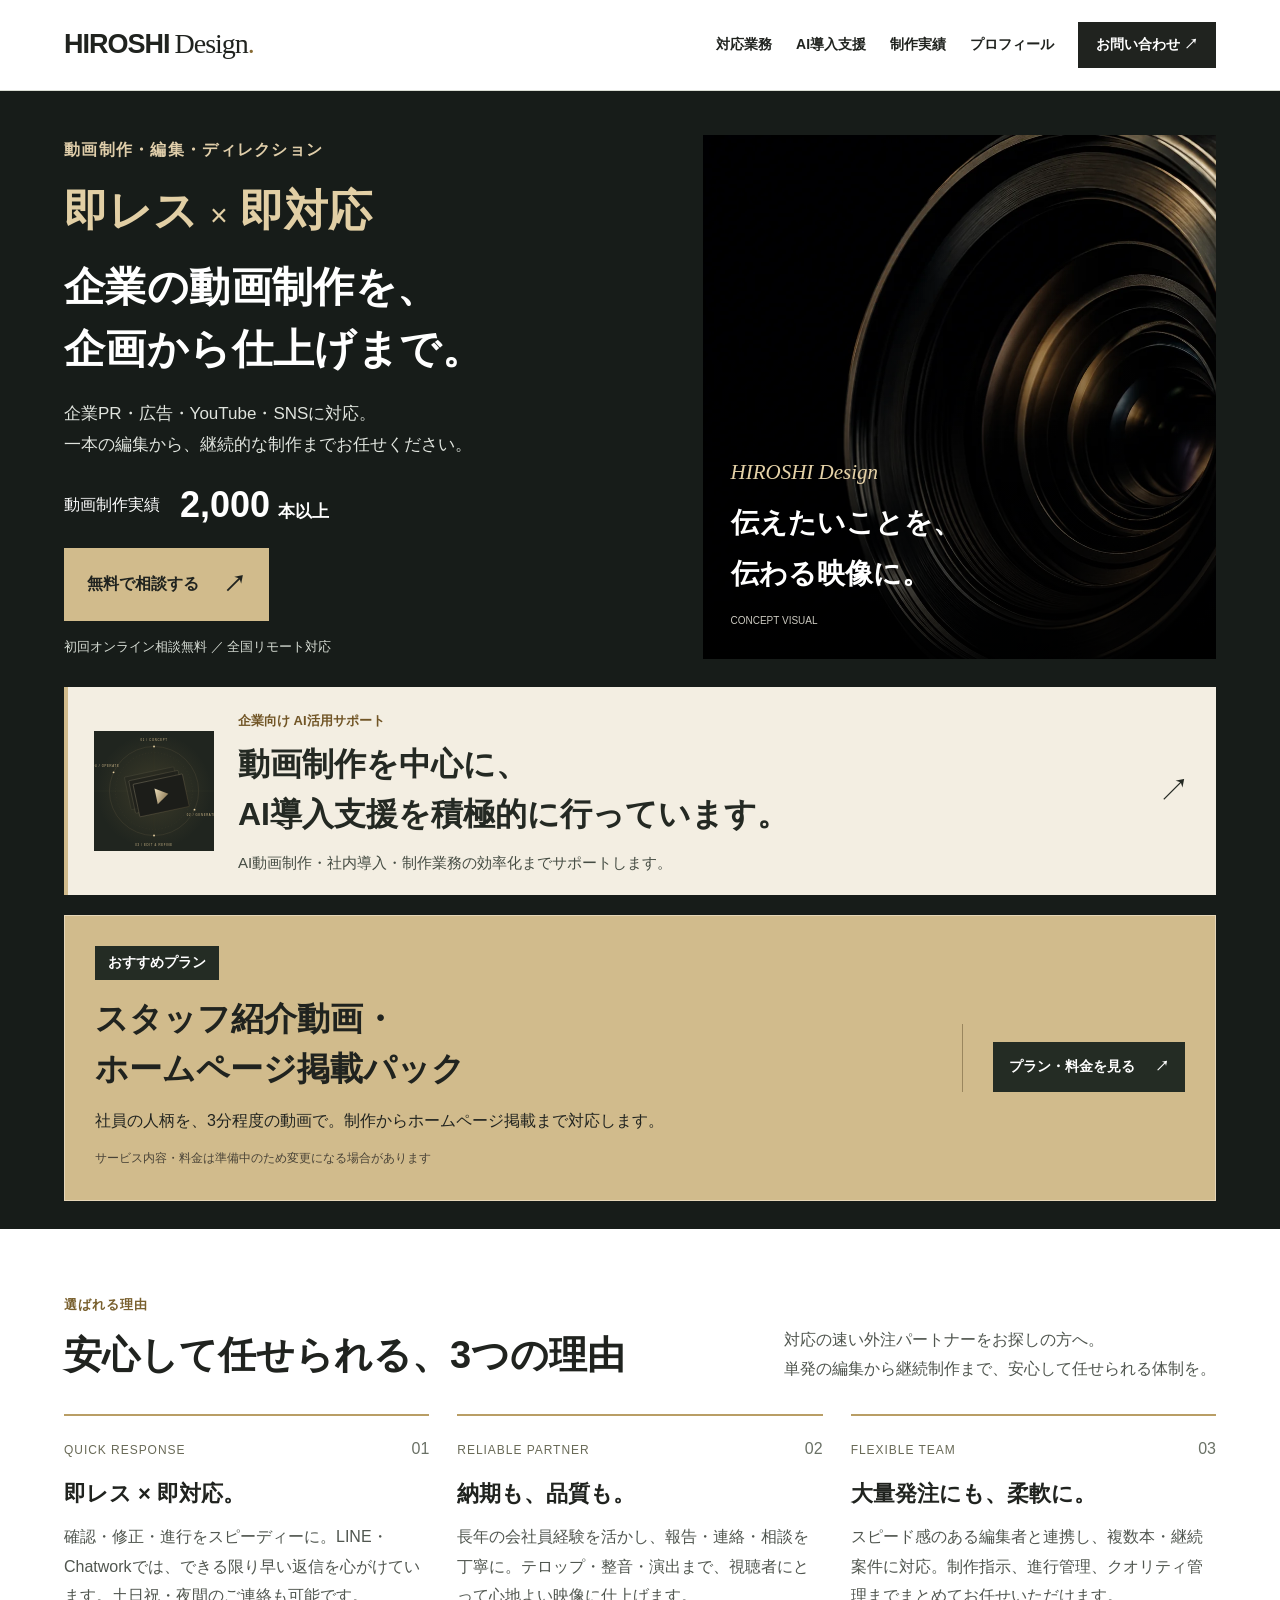
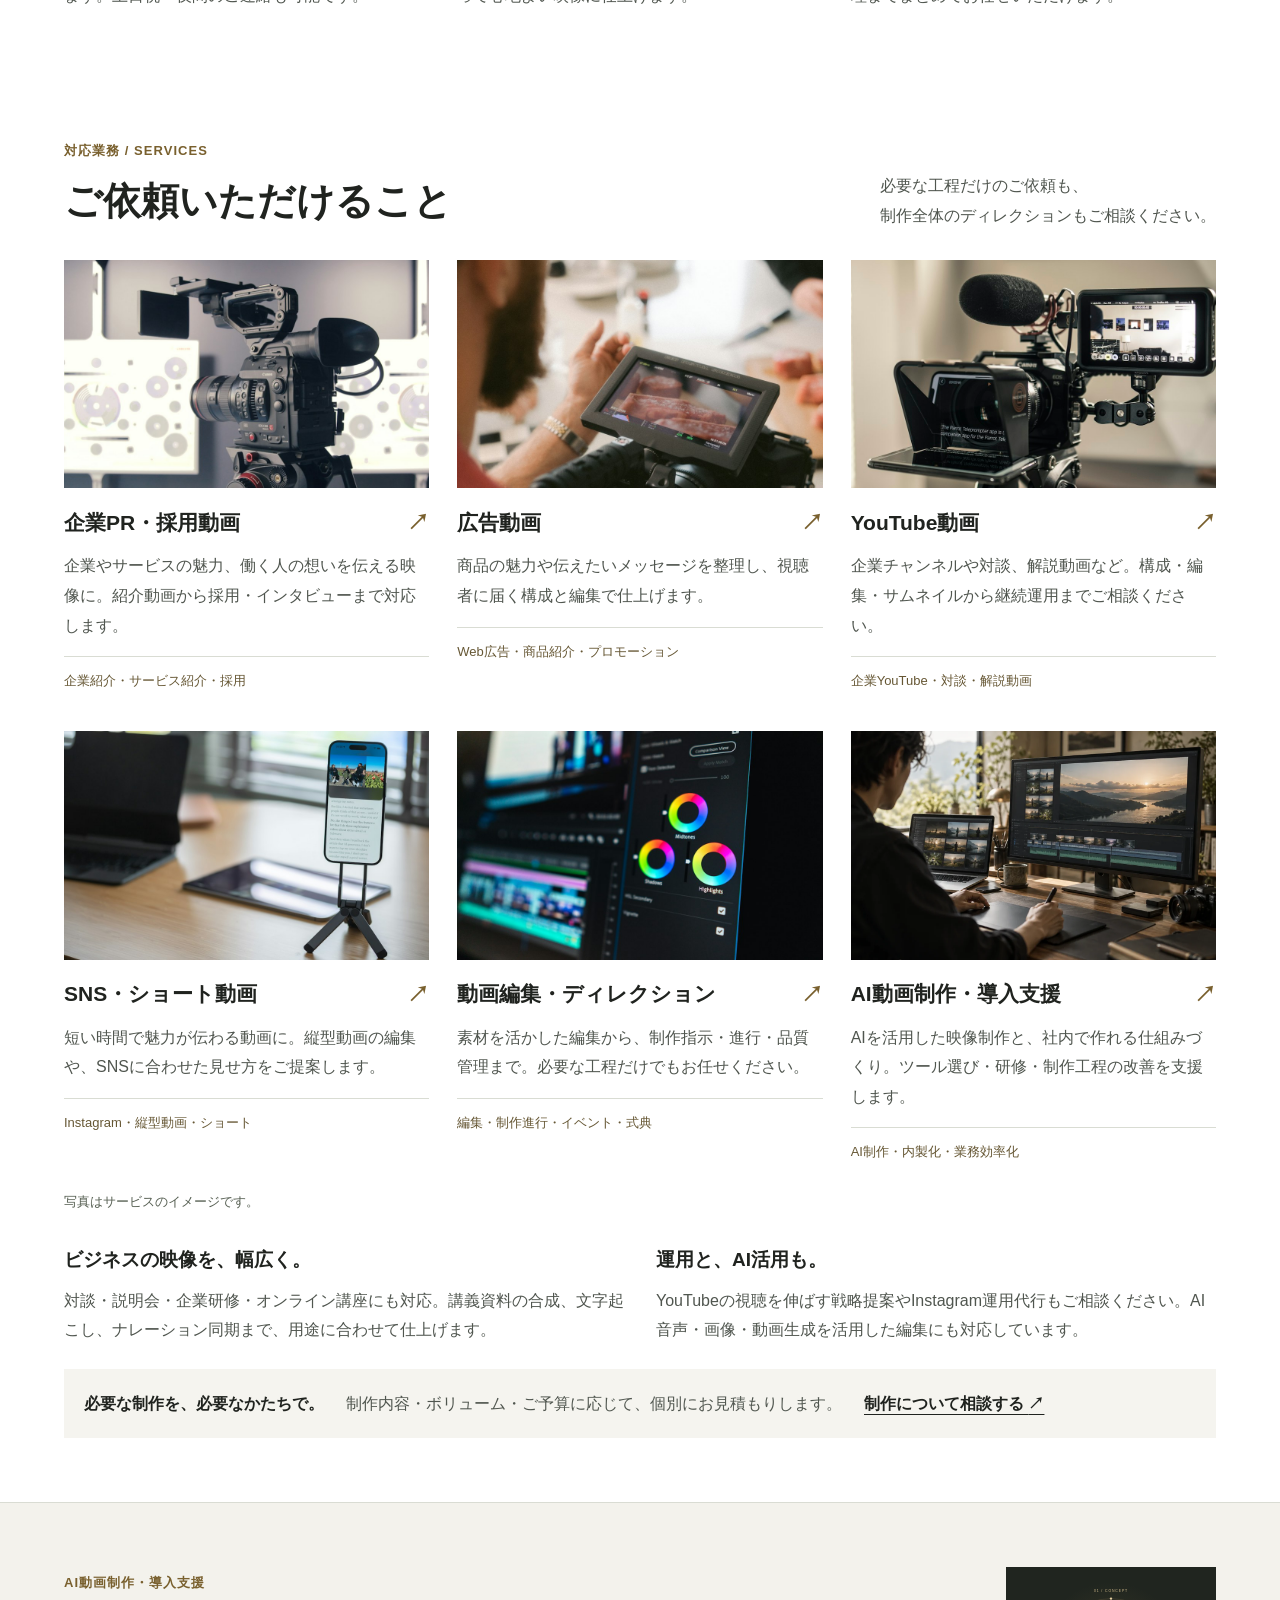
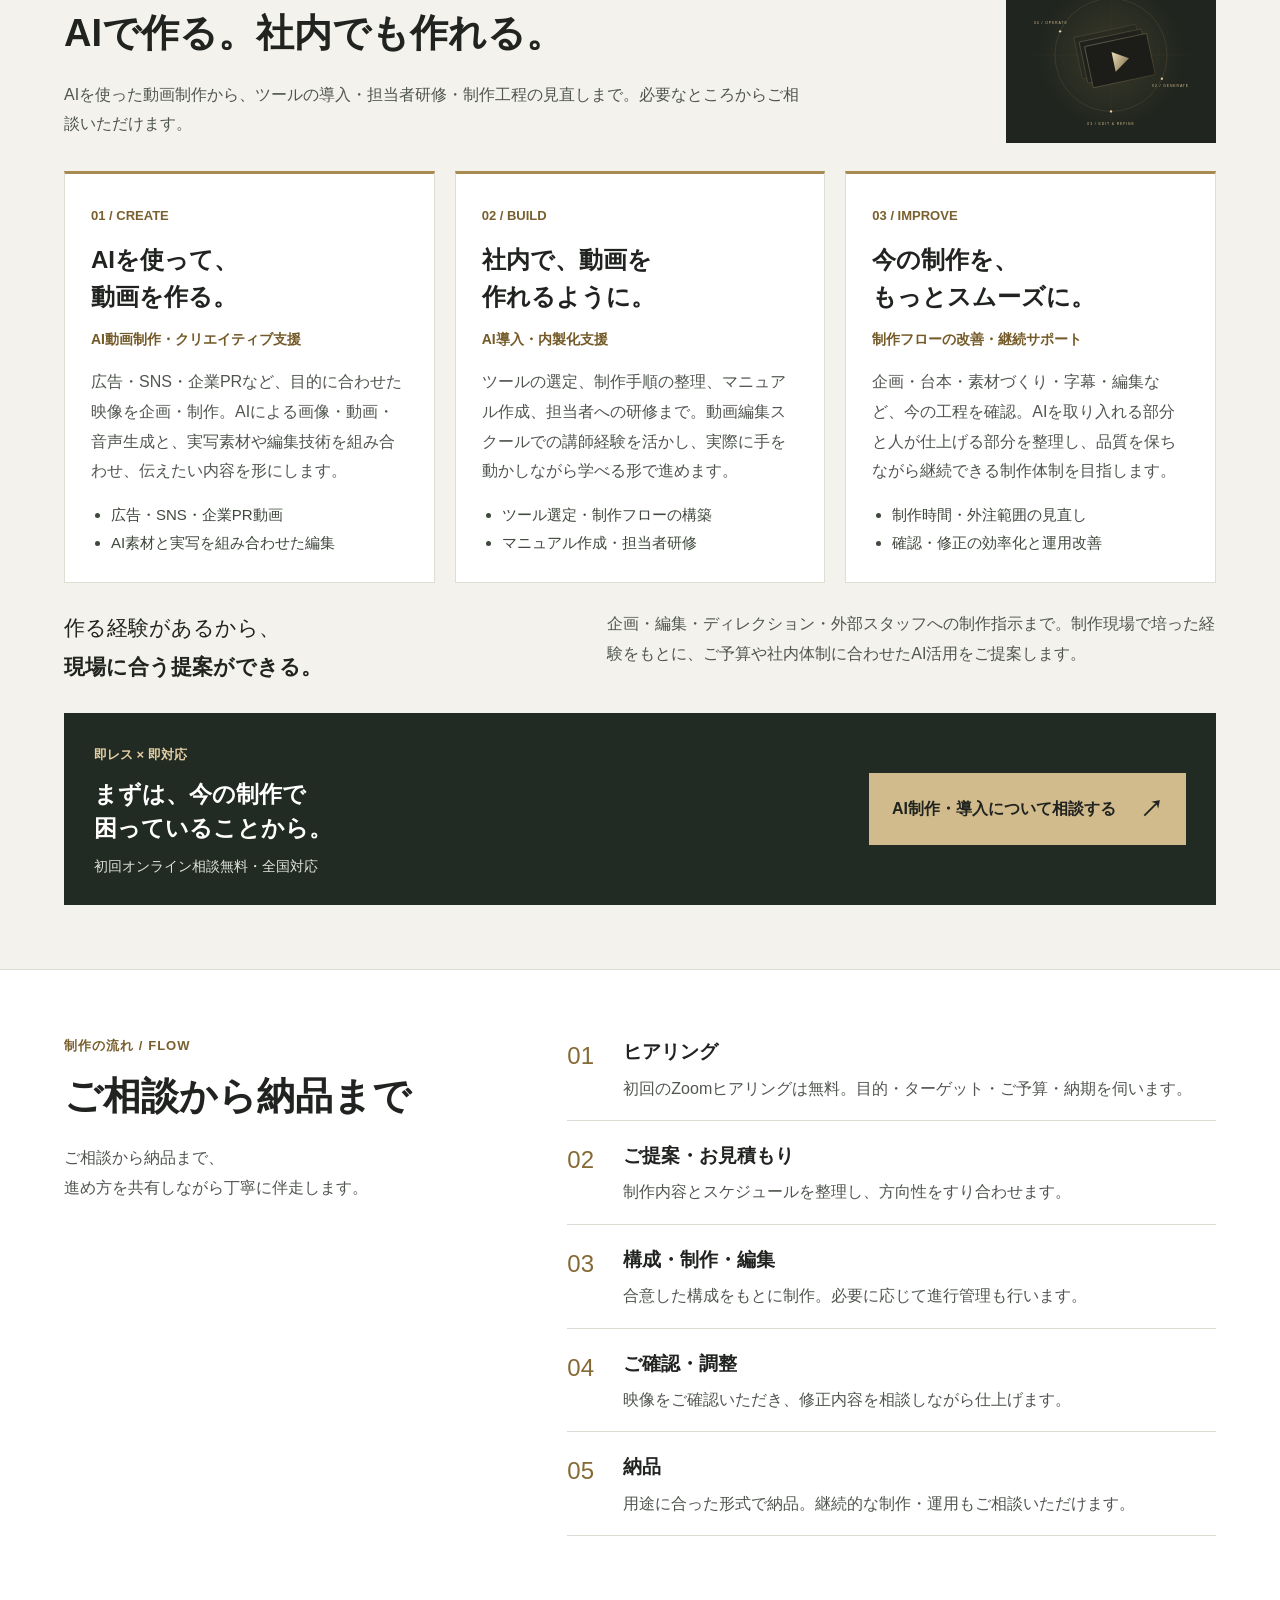
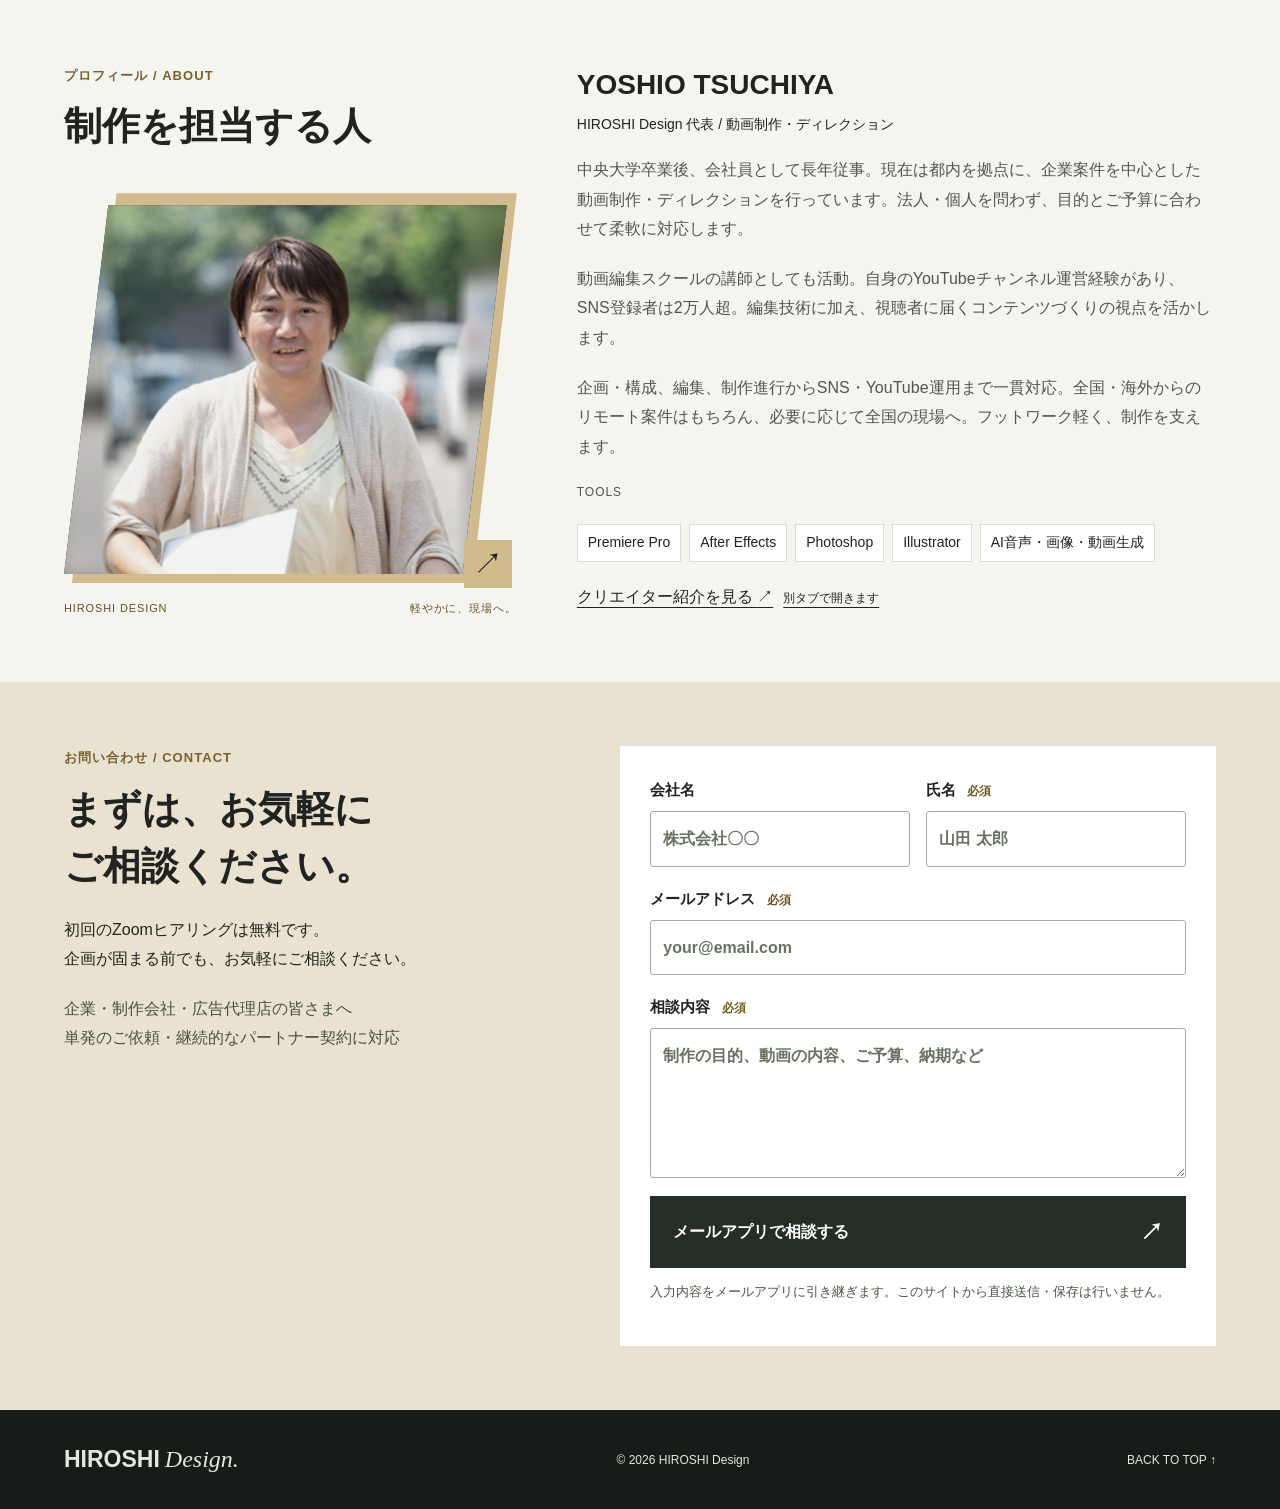
==== commit c15fc6fe: "Simplify service image caption" ====
--- a/index.html
+++ b/index.html
@@ -44,7 +44,7 @@
 <article class="service-photo-card"><a class="service-photo-link" href="#contact"><img src="assets/services/social.jpg" alt="卓上スタンドに設置されたスマートフォン" width="960" height="600" loading="lazy" decoding="async"><h3>SNS・ショート動画 <span aria-hidden="true">↗</span></h3></a><p>短い時間で魅力が伝わる動画に。縦型動画の編集や、SNSに合わせた見せ方をご提案します。</p><p class="service-tags">Instagram・縦型動画・ショート</p></article>
 <article class="service-photo-card"><a class="service-photo-link" href="#contact"><img src="assets/services/editing.jpg" alt="動画編集ソフトのタイムラインと色調整画面" width="960" height="600" loading="lazy" decoding="async"><h3>動画編集・ディレクション <span aria-hidden="true">↗</span></h3></a><p>素材を活かした編集から、制作指示・進行・品質管理まで。必要な工程だけでもお任せください。</p><p class="service-tags">編集・制作進行・イベント・式典</p></article>
 <article class="service-photo-card"><a class="service-photo-link" href="#ai-support"><img src="assets/services/ai.webp" alt="AI活用をイメージした動画制作デスクの生成画像" width="960" height="600" loading="lazy" decoding="async"><h3>AI動画制作・導入支援 <span aria-hidden="true">↗</span></h3></a><p>AIを活用した映像制作と、社内で作れる仕組みづくり。ツール選び・研修・制作工程の改善を支援します。</p><p class="service-tags">AI制作・内製化・業務効率化</p></article>
-</div><p class="service-image-note">写真はサービスのイメージです。フリー素材・AI生成画像を使用しています。実際の制作物は<a href="https://pewter-breath-e06.notion.site/4785380b8be848a7923882498c5e9bc8" data-portfolio-link target="_blank" rel="noopener noreferrer">制作実績（別タブ）</a>をご覧ください。</p>
+</div><p class="service-image-note">写真はサービスのイメージです。</p>
   <div class="service-details"><div><h3>ビジネスの映像を、幅広く。</h3><p>対談・説明会・企業研修・オンライン講座にも対応。講義資料の合成、文字起こし、ナレーション同期まで、用途に合わせて仕上げます。</p></div><div><h3>運用と、AI活用も。</h3><p>YouTubeの視聴を伸ばす戦略提案やInstagram運用代行もご相談ください。AI音声・画像・動画生成を活用した編集にも対応しています。</p></div></div>
   <div class="estimate-note"><p>必要な制作を、必要なかたちで。</p><span>制作内容・ボリューム・ご予算に応じて、個別にお見積もりします。</span><a href="#contact">制作について相談する <span aria-hidden="true">↗</span></a></div>
 </section>
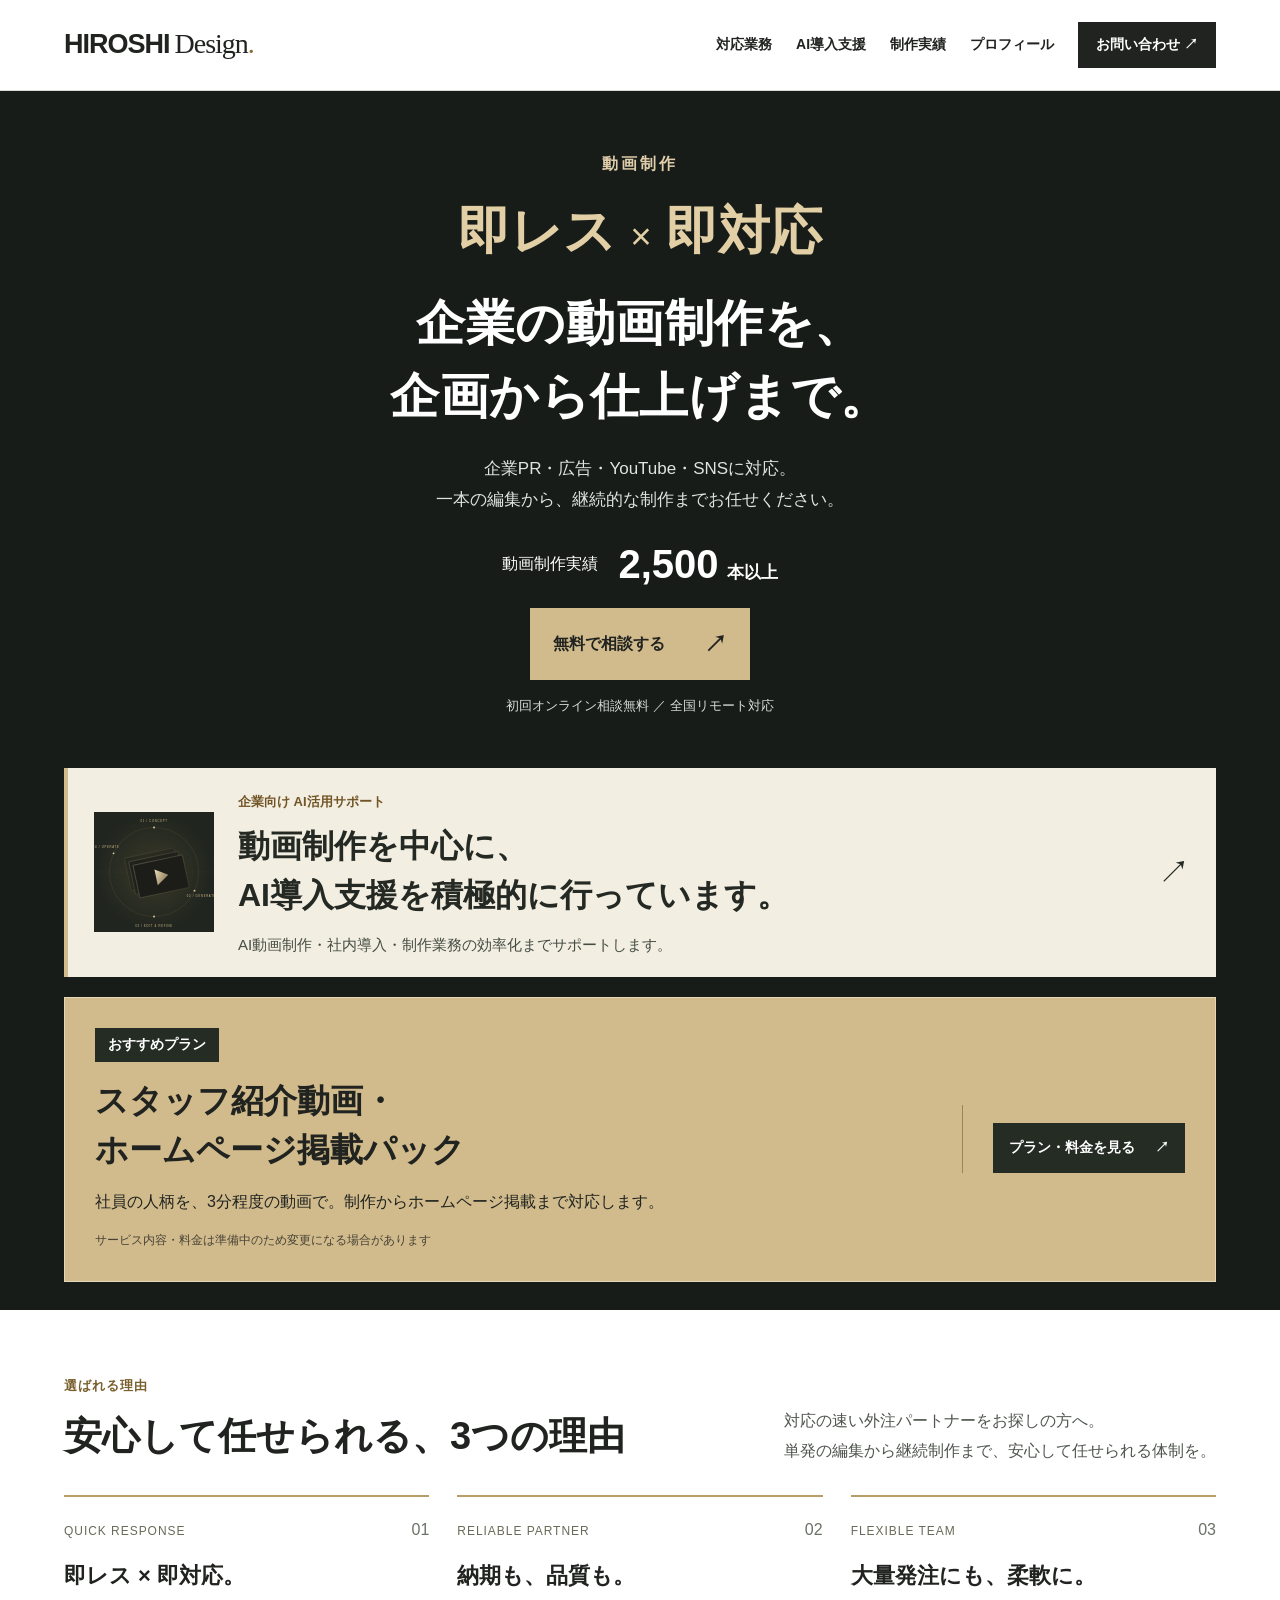
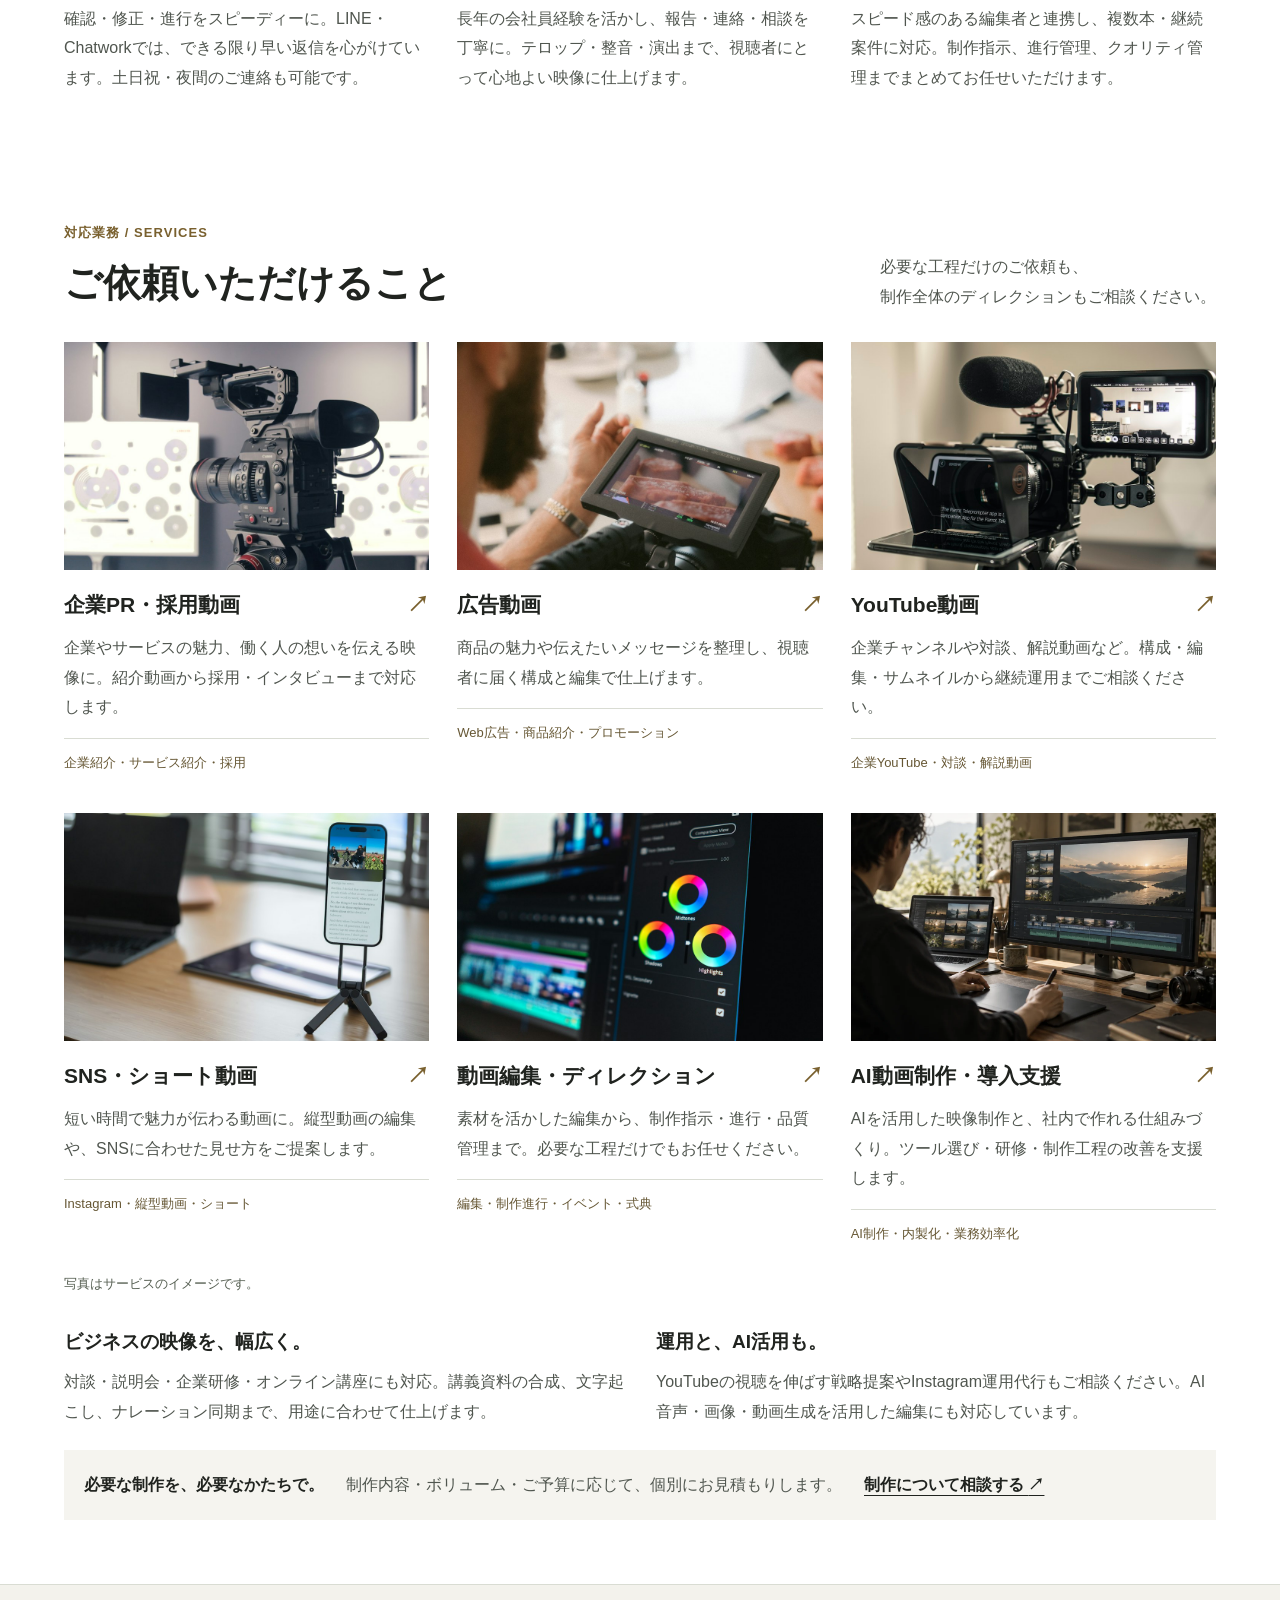
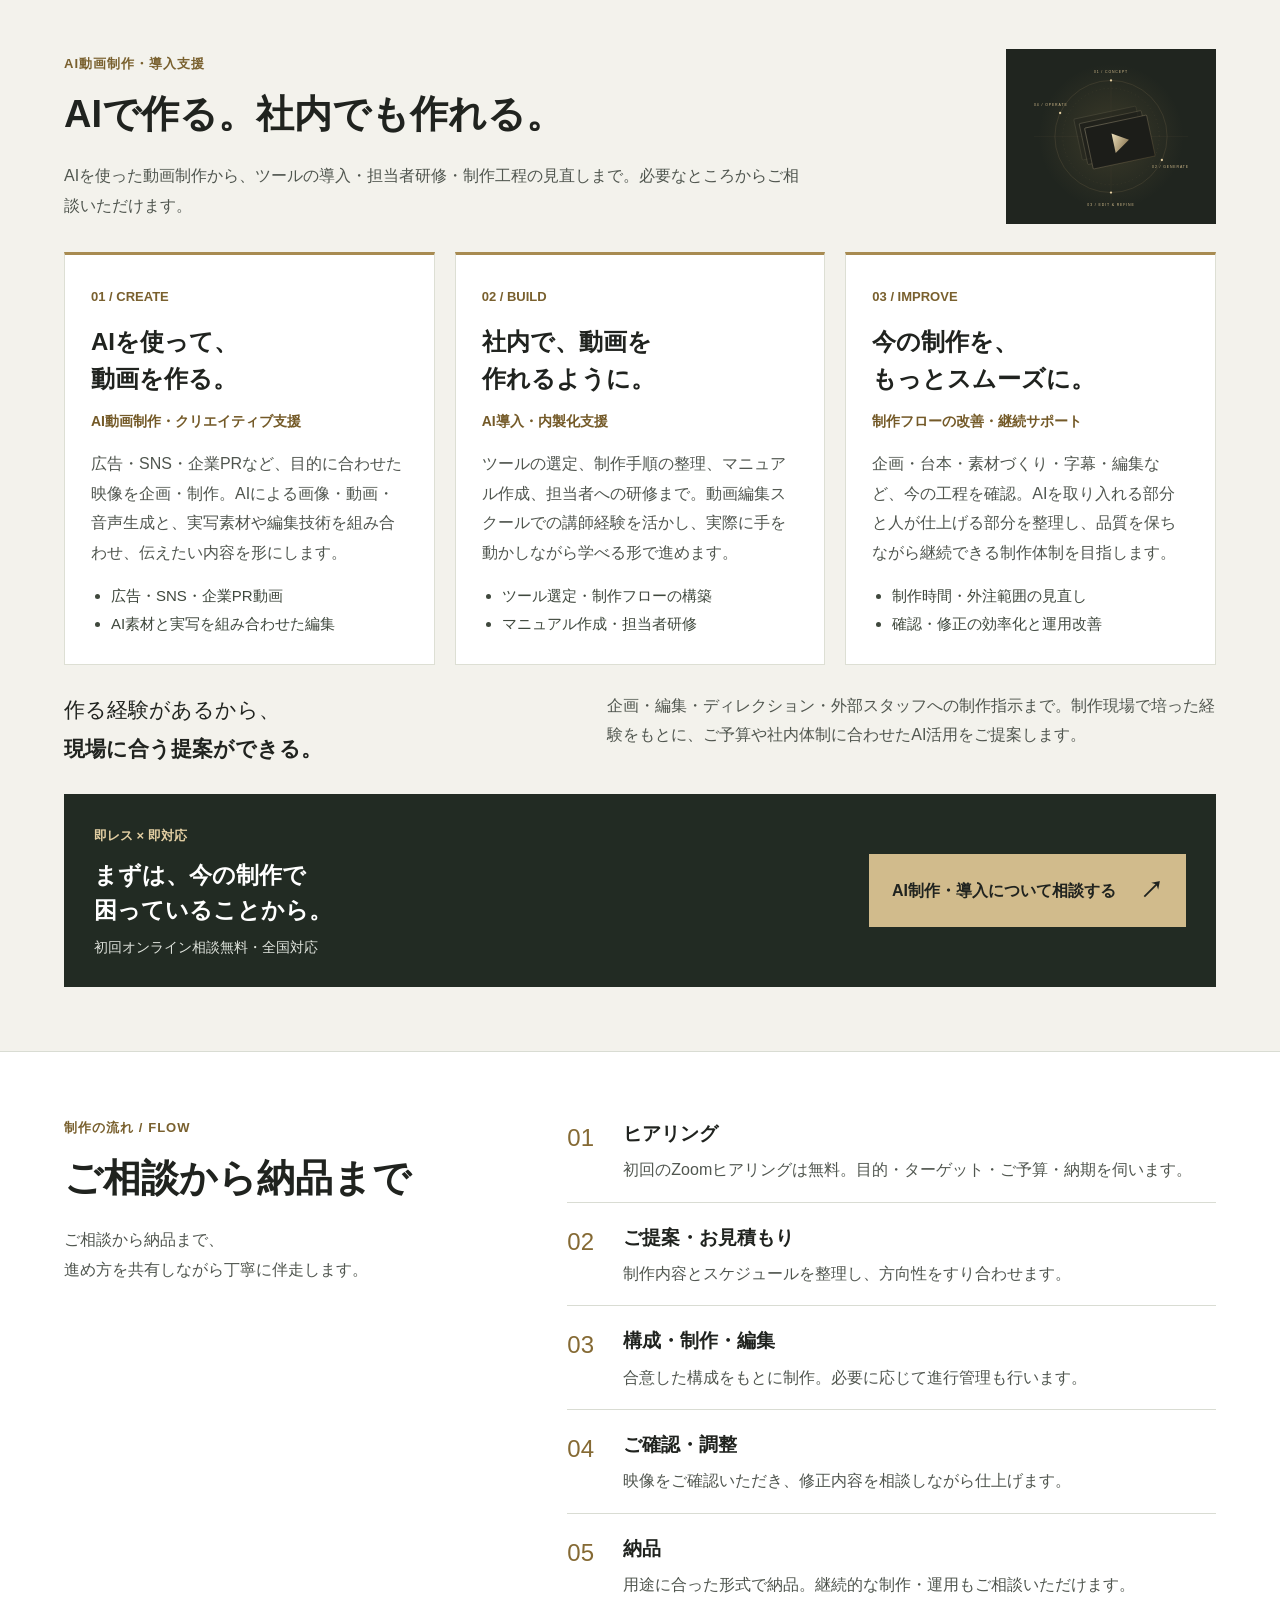
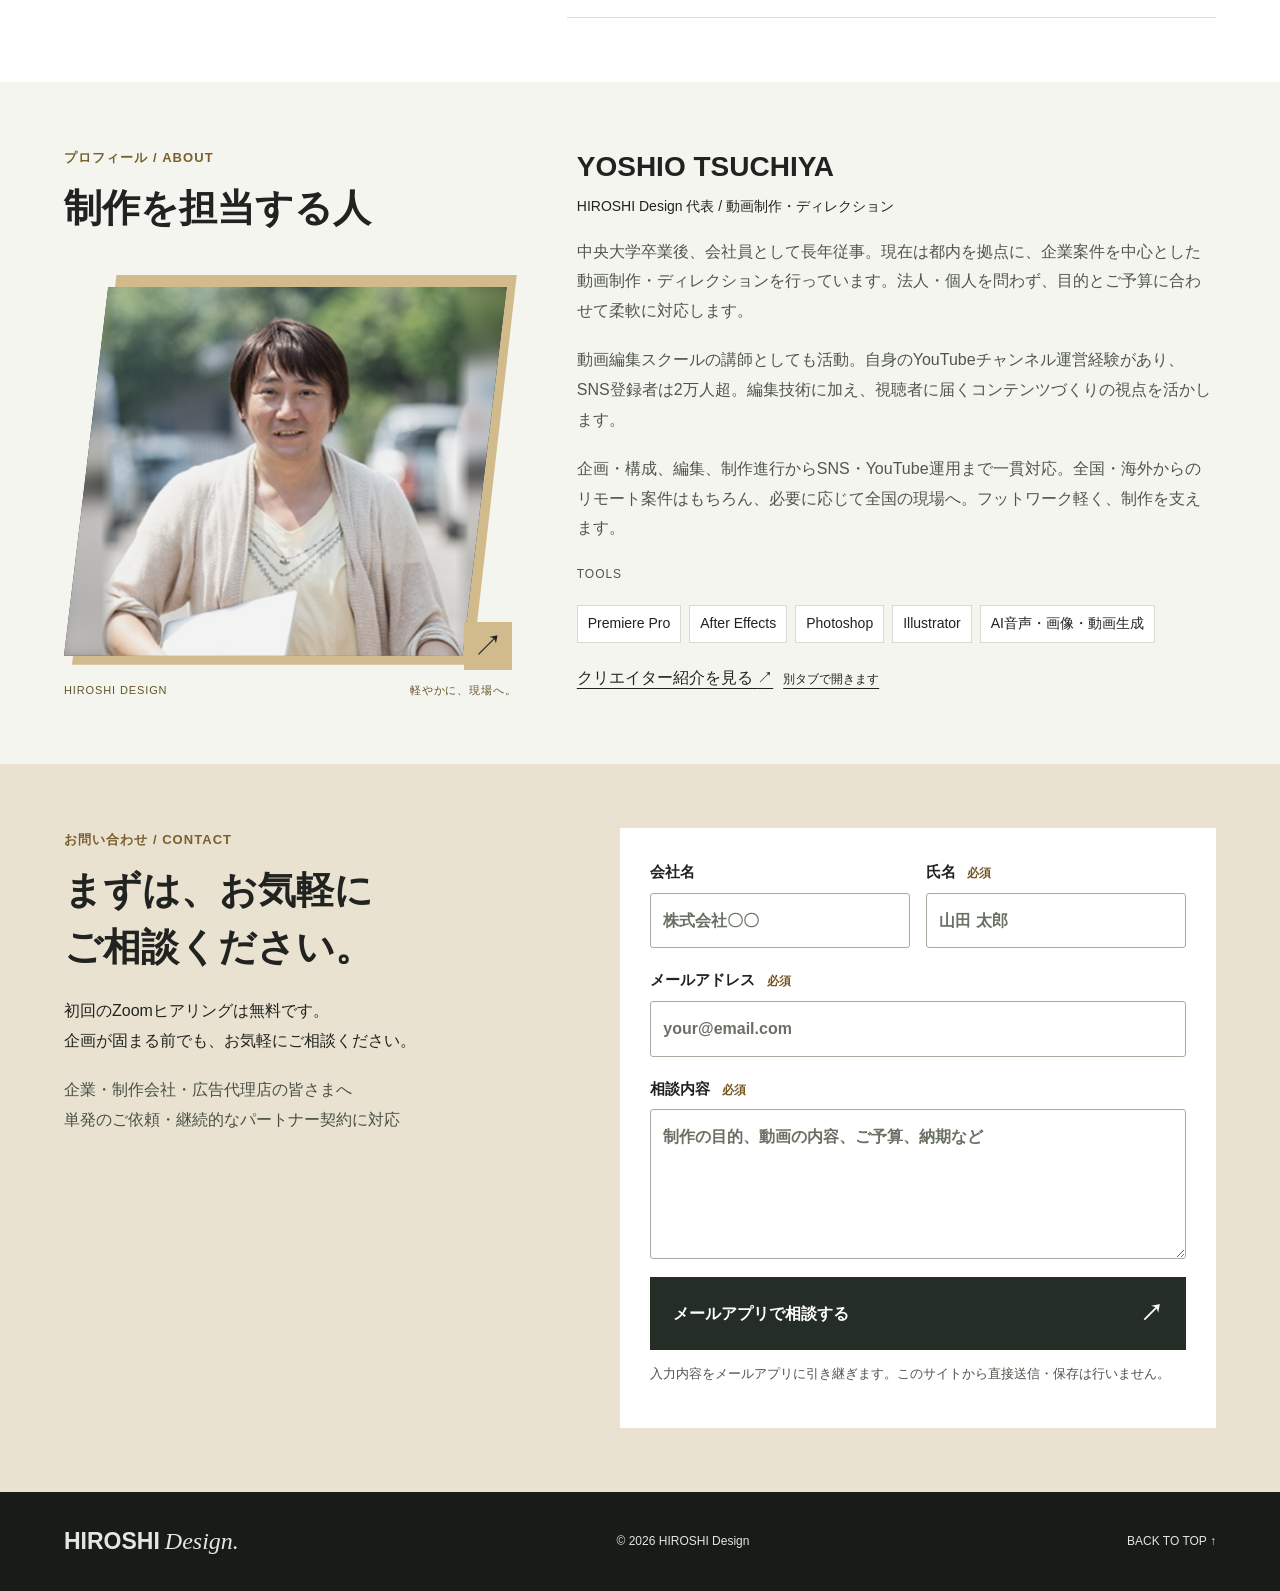
==== commit 9746484f: "Simplify hero to centered text and update count to 2500" ====
--- a/index.html
+++ b/index.html
@@ -1,27 +1,27 @@
 <!doctype html>
 <html lang="ja"><head><meta charset="utf-8"><!-- Google tag (gtag.js) --><script async src="https://www.googletagmanager.com/gtag/js?id=G-Y3Q52B9JTE"></script><script>window.dataLayer=window.dataLayer||[];function gtag(){dataLayer.push(arguments);}gtag('js',new Date());gtag('config','G-Y3Q52B9JTE');</script><meta name="viewport" content="width=device-width, initial-scale=1">
 <title>HIROSHI Design | 即レス×即対応の動画制作・ディレクション</title>
-<meta name="description" content="即レス×即対応、安心で丁寧な映像制作。制作実績2,000本以上。企業PR・YouTube・SNSの制作から、AI動画制作・導入支援まで対応。初回Zoom相談無料。">
+<meta name="description" content="即レス×即対応、安心で丁寧な映像制作。制作実績2,500本以上。企業PR・YouTube・SNSの制作から、AI動画制作・導入支援まで対応。初回Zoom相談無料。">
 <meta name="theme-color" content="#101010">
-<meta property="og:site_name" content="HIROSHI Design"><meta property="og:type" content="website"><meta property="og:locale" content="ja_JP"><meta property="og:title" content="HIROSHI Design | 即レス×即対応の動画制作・ディレクション"><meta property="og:description" content="即レス×即対応。制作実績2,000本以上。納期と品質を大切に、企画から編集・ディレクションまで対応。初回Zoom相談無料。">
+<meta property="og:site_name" content="HIROSHI Design"><meta property="og:type" content="website"><meta property="og:locale" content="ja_JP"><meta property="og:title" content="HIROSHI Design | 即レス×即対応の動画制作・ディレクション"><meta property="og:description" content="即レス×即対応。制作実績2,500本以上。納期と品質を大切に、企画から編集・ディレクションまで対応。初回Zoom相談無料。">
 <link rel="canonical" href="https://hiroshi-design.com/">
 <!-- 独自ドメインの公開URL -->
-<meta property="og:url" content="https://hiroshi-design.com/"><meta property="og:image" content="https://hiroshi-design.com/assets/ogp.png"><meta property="og:image:width" content="1200"><meta property="og:image:height" content="630"><meta property="og:image:alt" content="動画制作実績 2,000本以上。VIDEO PRODUCTION & DIRECTION"><meta name="twitter:card" content="summary_large_image">
-<link rel="icon" type="image/svg+xml" href="assets/favicon.svg"><link rel="stylesheet" href="style.css?v=16"><script src="script.js?v=8" defer></script></head>
+<meta property="og:url" content="https://hiroshi-design.com/"><meta property="og:image" content="https://hiroshi-design.com/assets/ogp.png"><meta property="og:image:width" content="1200"><meta property="og:image:height" content="630"><meta property="og:image:alt" content="HIROSHI Design — VIDEO PRODUCTION & DIRECTION"><meta name="twitter:card" content="summary_large_image">
+<link rel="icon" type="image/svg+xml" href="assets/favicon.svg"><link rel="stylesheet" href="style.css?v=17"><script src="script.js?v=8" defer></script></head>
 <body><a class="skip-link" href="#main">本文へ移動</a>
 <header class="header"><a class="brand" href="#" aria-label="HIROSHI Design トップ"><span class="wordmark">HIROSHI<span class="wordmark-design">Design<span class="brand-dot">.</span></span></span></a><nav aria-label="メインナビゲーション"><a href="#services">対応業務</a><a href="#ai-support">AI導入支援</a><a href="https://pewter-breath-e06.notion.site/4785380b8be848a7923882498c5e9bc8" data-portfolio-link target="_blank" rel="noopener noreferrer" aria-label="制作実績を見る（別タブで開く）">制作実績</a><a href="#about">プロフィール</a><a class="nav-contact" href="#contact">お問い合わせ <span aria-hidden="true">↗</span></a></nav></header>
 <main id="main">
-<!-- HERO：トップ画像は実案件の写真ではなく、サイト専用のコンセプトビジュアルです。 -->
+<!-- HERO：文字と制作実績を中心にした構成 -->
 <section class="hero" aria-labelledby="hero-title">
 <div class="hero-layout"><div class="hero-copy">
-<p class="eyebrow">動画制作・編集・ディレクション</p>
+<p class="eyebrow">動画制作</p>
 <p class="response-tag">即レス <span>×</span> 即対応</p>
 <h1 id="hero-title">企業の動画制作を、<br>企画から仕上げまで。</h1>
 <p class="hero-description">企業PR・広告・YouTube・SNSに対応。<br>一本の編集から、継続的な制作までお任せください。</p>
-<p class="hero-proof">動画制作実績 <strong>2,000<span>本以上</span></strong></p>
+<p class="hero-proof">動画制作実績 <strong>2,500<span>本以上</span></strong></p>
 <div class="actions"><a class="button gold" href="#contact">無料で相談する <span aria-hidden="true">↗</span></a></div>
 <p class="hero-note">初回オンライン相談無料 ／ 全国リモート対応</p>
-</div><div class="hero-art"><img src="assets/hero-lens.webp" alt="" width="1536" height="1024" fetchpriority="high"><div class="art-caption"><span>HIROSHI Design</span><p>伝えたいことを、<br>伝わる映像に。</p><small>CONCEPT VISUAL</small></div></div></div>
+</div></div>
 <a class="ai-banner" href="#ai-support"><img src="assets/ai-workflow.svg" width="640" height="520" alt=""><div><span class="ai-label">企業向け AI活用サポート</span><strong>動画制作を中心に、<br>AI導入支援を積極的に行っています。</strong><p>AI動画制作・社内導入・制作業務の効率化までサポートします。</p></div><span class="ai-banner-arrow" aria-hidden="true">↗</span></a>
 <a class="recommended-plan" href="price/">
 <div class="recommended-copy"><span class="recommended-label">おすすめプラン</span><strong>スタッフ紹介動画・<br>ホームページ掲載パック</strong><p>社員の人柄を、3分程度の動画で。制作からホームページ掲載まで対応します。</p><small>サービス内容・料金は準備中のため変更になる場合があります</small></div>
--- a/style.css
+++ b/style.css
@@ -76,3 +76,18 @@
 .works-link{font-size:14px;font-weight:500;margin-top:12px;padding-top:12px}
 .works-link small{font-size:12px}.works-link .circle-arrow{font-size:22px}
 @media(max-width:760px){.works-section{gap:8px;padding-top:22px;padding-bottom:22px}.works-section .display-heading{font-size:20px}}
+
+/* 写真を省き、トップを中央揃えの文字中心のレイアウトに */
+.hero-layout{display:block;max-width:900px;margin:0 auto}
+.hero-copy{text-align:center;padding:14px 0 22px}
+.hero .eyebrow{letter-spacing:.2em}
+.response-tag{font-size:clamp(36px,4.1vw,56px);margin:18px 0 22px}
+.hero h1{font-size:clamp(31px,3.8vw,52px);line-height:1.5}
+.hero-description{margin-top:20px}
+.hero-proof{justify-content:center;margin:24px 0 20px}
+.hero-proof strong{font-size:40px}
+.hero .actions{display:flex;justify-content:center}
+.hero .actions .button{min-width:220px}
+.hero-note{margin-top:14px}
+@media(max-width:760px){.hero-copy{padding:4px 0 10px}.response-tag{font-size:36px;margin:14px 0 18px}.hero h1{font-size:30px}.hero-description{font-size:16px}.hero-proof{gap:12px;margin:20px 0}.hero-proof strong{font-size:34px}.hero .actions .button{font-size:15px;padding:14px 22px}.hero-note{font-size:12px}}
+@media(max-width:360px){.hero h1{font-size:27px}.response-tag{font-size:33px}}
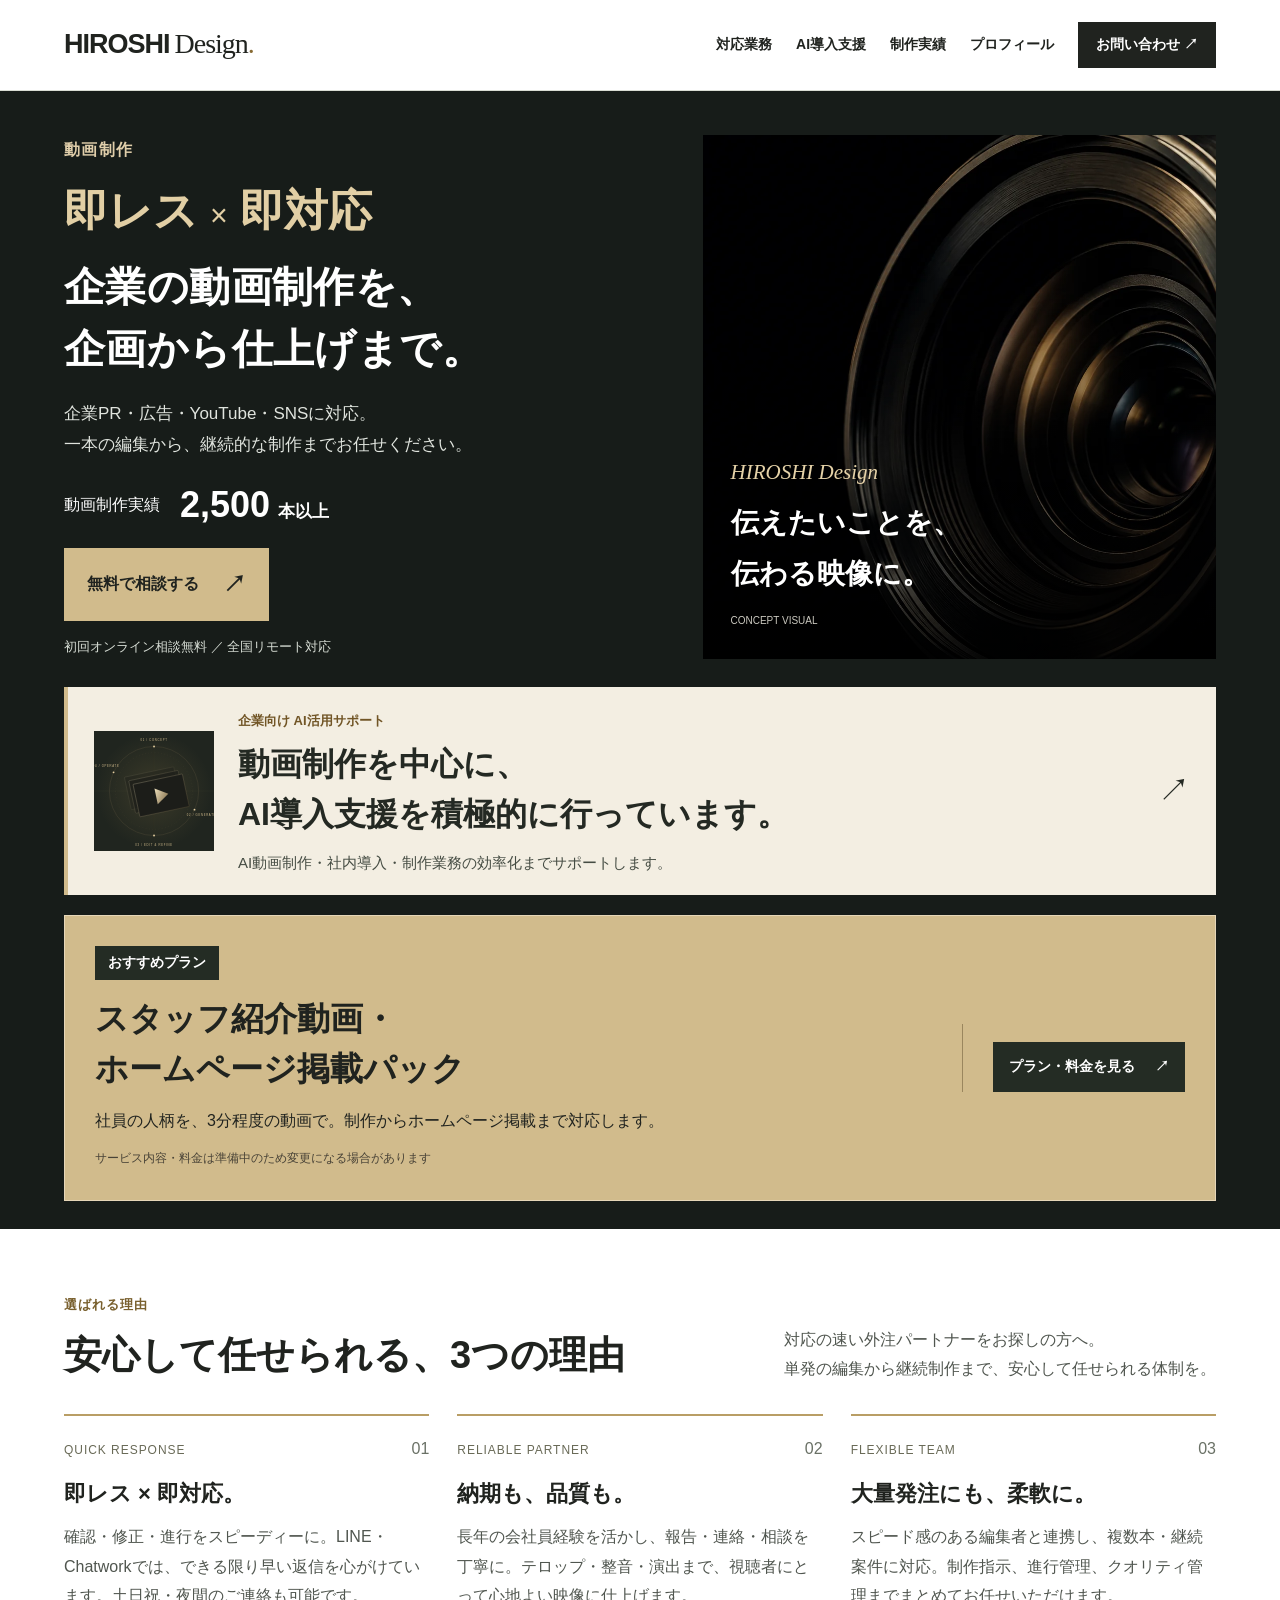
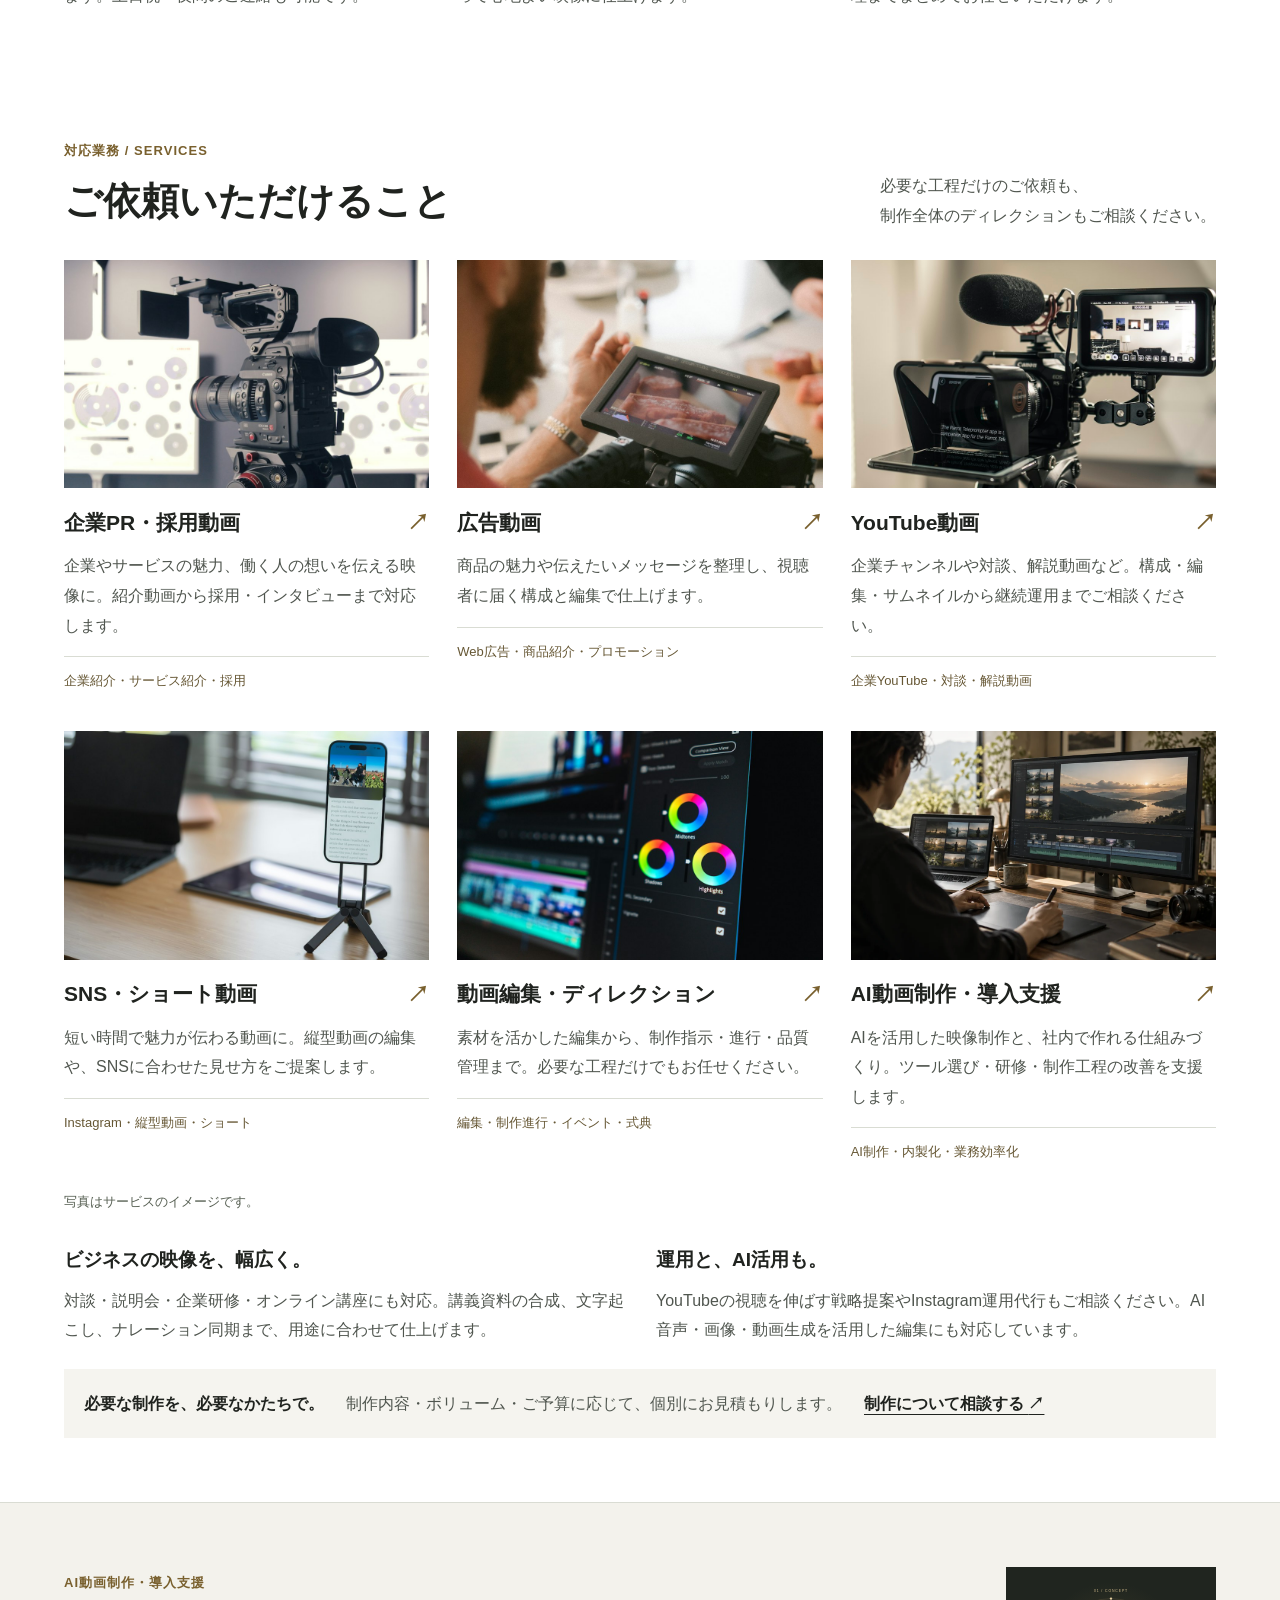
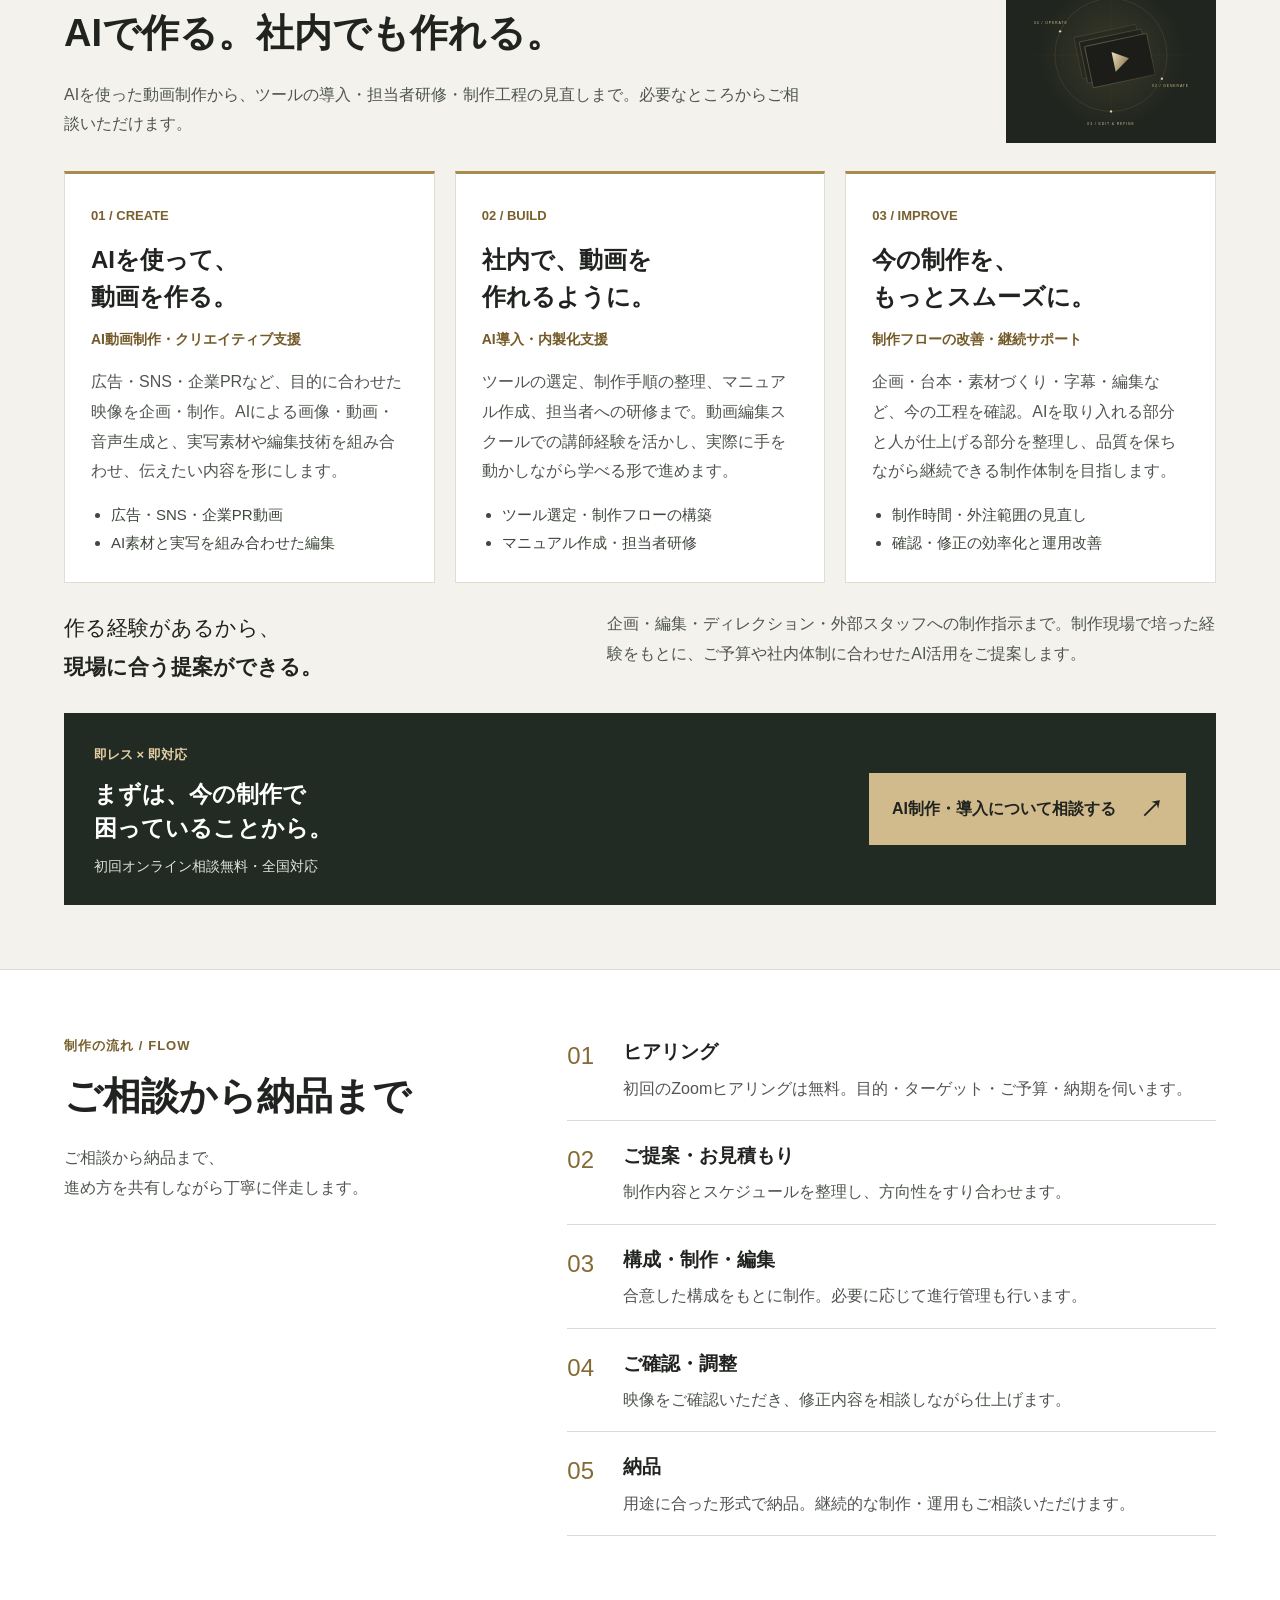
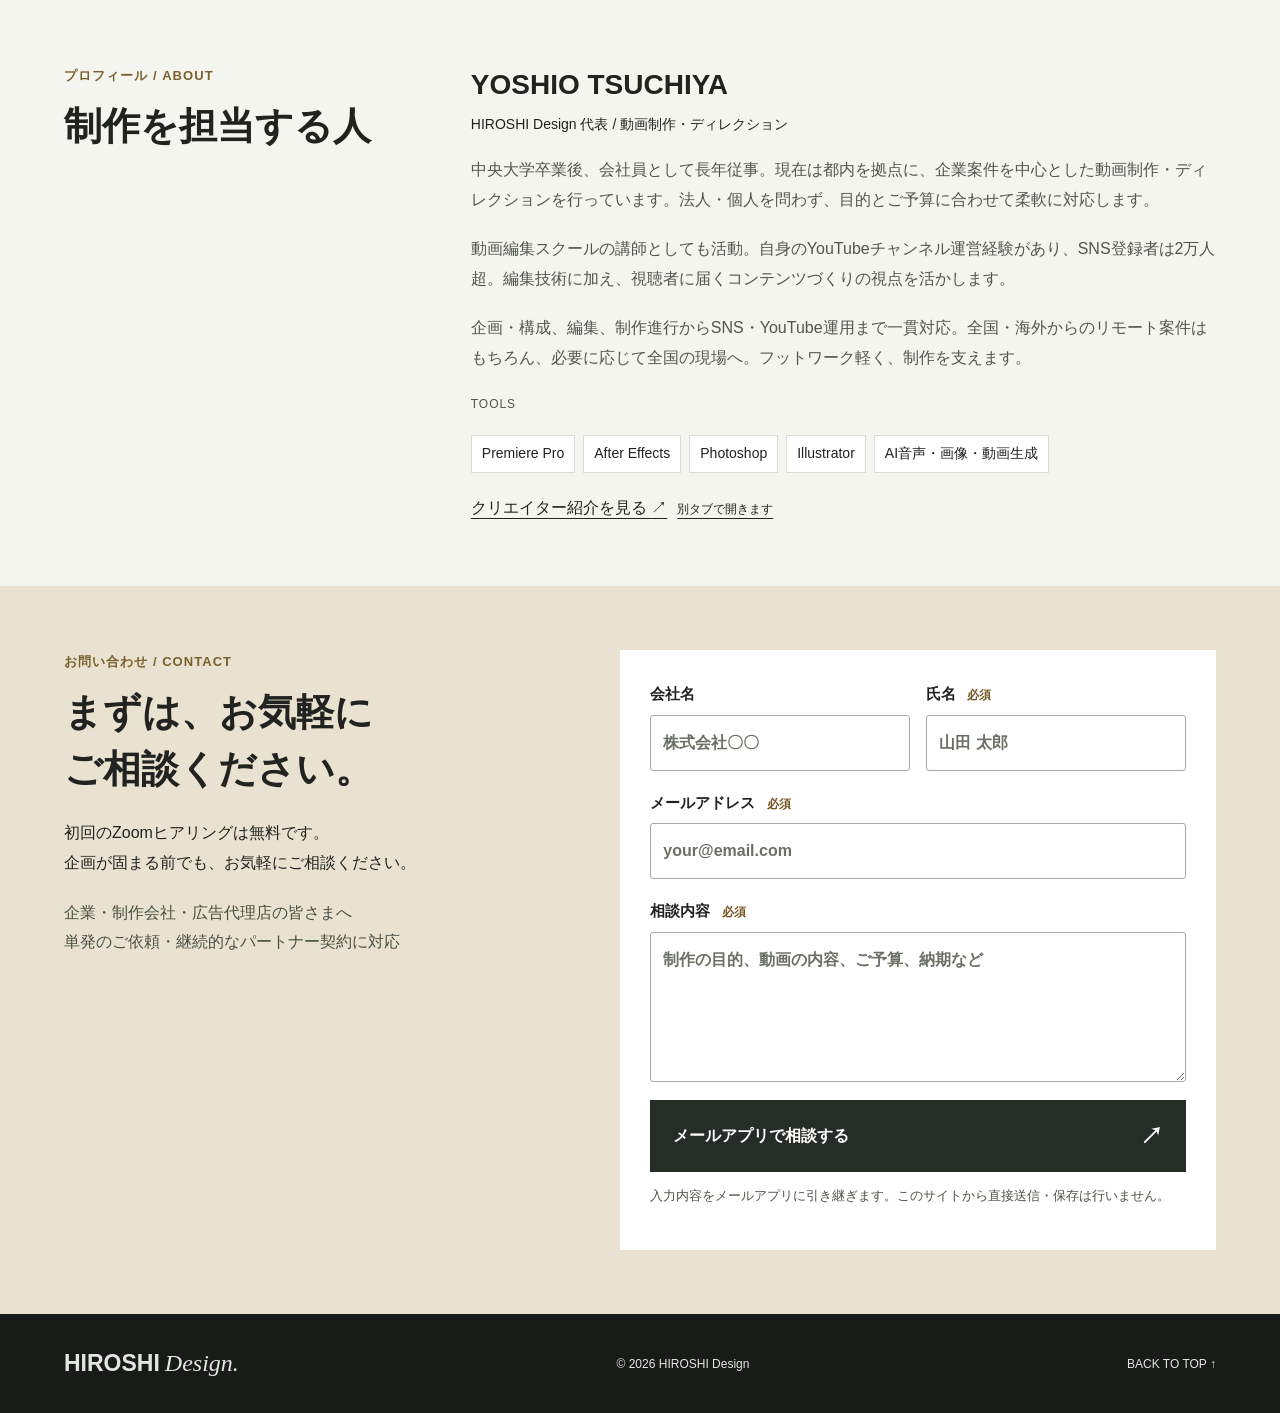
==== commit 4e0887ef: "Restore lens hero and remove personal portrait as confirmed" ====
--- a/index.html
+++ b/index.html
@@ -7,11 +7,11 @@
 <link rel="canonical" href="https://hiroshi-design.com/">
 <!-- 独自ドメインの公開URL -->
 <meta property="og:url" content="https://hiroshi-design.com/"><meta property="og:image" content="https://hiroshi-design.com/assets/ogp.png"><meta property="og:image:width" content="1200"><meta property="og:image:height" content="630"><meta property="og:image:alt" content="HIROSHI Design — VIDEO PRODUCTION & DIRECTION"><meta name="twitter:card" content="summary_large_image">
-<link rel="icon" type="image/svg+xml" href="assets/favicon.svg"><link rel="stylesheet" href="style.css?v=17"><script src="script.js?v=8" defer></script></head>
+<link rel="icon" type="image/svg+xml" href="assets/favicon.svg"><link rel="stylesheet" href="style.css?v=18"><script src="script.js?v=8" defer></script></head>
 <body><a class="skip-link" href="#main">本文へ移動</a>
 <header class="header"><a class="brand" href="#" aria-label="HIROSHI Design トップ"><span class="wordmark">HIROSHI<span class="wordmark-design">Design<span class="brand-dot">.</span></span></span></a><nav aria-label="メインナビゲーション"><a href="#services">対応業務</a><a href="#ai-support">AI導入支援</a><a href="https://pewter-breath-e06.notion.site/4785380b8be848a7923882498c5e9bc8" data-portfolio-link target="_blank" rel="noopener noreferrer" aria-label="制作実績を見る（別タブで開く）">制作実績</a><a href="#about">プロフィール</a><a class="nav-contact" href="#contact">お問い合わせ <span aria-hidden="true">↗</span></a></nav></header>
 <main id="main">
-<!-- HERO：文字と制作実績を中心にした構成 -->
+<!-- HERO：レンズ写真はサイト用コンセプトビジュアル -->
 <section class="hero" aria-labelledby="hero-title">
 <div class="hero-layout"><div class="hero-copy">
 <p class="eyebrow">動画制作</p>
@@ -21,7 +21,7 @@
 <p class="hero-proof">動画制作実績 <strong>2,500<span>本以上</span></strong></p>
 <div class="actions"><a class="button gold" href="#contact">無料で相談する <span aria-hidden="true">↗</span></a></div>
 <p class="hero-note">初回オンライン相談無料 ／ 全国リモート対応</p>
-</div></div>
+</div><div class="hero-art"><img src="assets/hero-lens.webp" alt="" width="1536" height="1024" fetchpriority="high"><div class="art-caption"><span>HIROSHI Design</span><p>伝えたいことを、<br>伝わる映像に。</p><small>CONCEPT VISUAL</small></div></div></div>
 <a class="ai-banner" href="#ai-support"><img src="assets/ai-workflow.svg" width="640" height="520" alt=""><div><span class="ai-label">企業向け AI活用サポート</span><strong>動画制作を中心に、<br>AI導入支援を積極的に行っています。</strong><p>AI動画制作・社内導入・制作業務の効率化までサポートします。</p></div><span class="ai-banner-arrow" aria-hidden="true">↗</span></a>
 <a class="recommended-plan" href="price/">
 <div class="recommended-copy"><span class="recommended-label">おすすめプラン</span><strong>スタッフ紹介動画・<br>ホームページ掲載パック</strong><p>社員の人柄を、3分程度の動画で。制作からホームページ掲載まで対応します。</p><small>サービス内容・料金は準備中のため変更になる場合があります</small></div>
@@ -67,7 +67,7 @@
   <div class="ai-consult"><div><span class="ai-label">即レス × 即対応</span><h3>まずは、今の制作で<br>困っていることから。</h3><p>初回オンライン相談無料・全国対応</p></div><a class="button gold" href="#contact" data-ai-contact>AI制作・導入について相談する <span aria-hidden="true">↗</span></a></div>
 </section>
 <section class="section" id="process"><div class="section-heading"><div><p class="eyebrow">制作の流れ / FLOW</p><h2>ご相談から納品まで</h2></div><p>ご相談から納品まで、<br>進め方を共有しながら丁寧に伴走します。</p></div><ol class="process-grid"><li><span>01</span><h3>ヒアリング</h3><p>初回のZoomヒアリングは無料。目的・ターゲット・ご予算・納期を伺います。</p></li><li><span>02</span><h3>ご提案・お見積もり</h3><p>制作内容とスケジュールを整理し、方向性をすり合わせます。</p></li><li><span>03</span><h3>構成・制作・編集</h3><p>合意した構成をもとに制作。必要に応じて進行管理も行います。</p></li><li><span>04</span><h3>ご確認・調整</h3><p>映像をご確認いただき、修正内容を相談しながら仕上げます。</p></li><li><span>05</span><h3>納品</h3><p>用途に合った形式で納品。継続的な制作・運用もご相談いただけます。</p></li></ol></section>
-<section class="section about" id="about"><div><p class="eyebrow">プロフィール / ABOUT</p><h2>制作を担当する人</h2><figure class="profile-portrait"><div class="portrait-composition"><div class="portrait-window"><img class="portrait-backdrop" src="assets/portrait-background.webp" alt="" width="960" height="640" loading="lazy" decoding="async" aria-hidden="true"><img class="portrait-original" src="assets/hiroshi-portrait-original.png" alt="Macを持つHIROSHI Design代表 YOSHIO TSUCHIYA" width="400" height="400" loading="lazy" decoding="async"></div><span class="portrait-slash" aria-hidden="true">↗</span></div><figcaption><span>HIROSHI DESIGN</span><span>軽やかに、現場へ。</span></figcaption></figure></div><div class="bio"><p class="profile-name">YOSHIO TSUCHIYA<small>HIROSHI Design 代表 / 動画制作・ディレクション</small></p>
+<section class="section about" id="about"><div><p class="eyebrow">プロフィール / ABOUT</p><h2>制作を担当する人</h2></div><div class="bio"><p class="profile-name">YOSHIO TSUCHIYA<small>HIROSHI Design 代表 / 動画制作・ディレクション</small></p>
 <p>中央大学卒業後、会社員として長年従事。現在は都内を拠点に、企業案件を中心とした動画制作・ディレクションを行っています。法人・個人を問わず、目的とご予算に合わせて柔軟に対応します。</p>
 <p>動画編集スクールの講師としても活動。自身のYouTubeチャンネル運営経験があり、SNS登録者は2万人超。編集技術に加え、視聴者に届くコンテンツづくりの視点を活かします。</p>
 <p>企画・構成、編集、制作進行からSNS・YouTube運用まで一貫対応。全国・海外からのリモート案件はもちろん、必要に応じて全国の現場へ。フットワーク軽く、制作を支えます。</p>
--- a/style.css
+++ b/style.css
@@ -77,17 +77,6 @@
 .works-link small{font-size:12px}.works-link .circle-arrow{font-size:22px}
 @media(max-width:760px){.works-section{gap:8px;padding-top:22px;padding-bottom:22px}.works-section .display-heading{font-size:20px}}
 
-/* 写真を省き、トップを中央揃えの文字中心のレイアウトに */
-.hero-layout{display:block;max-width:900px;margin:0 auto}
-.hero-copy{text-align:center;padding:14px 0 22px}
-.hero .eyebrow{letter-spacing:.2em}
-.response-tag{font-size:clamp(36px,4.1vw,56px);margin:18px 0 22px}
-.hero h1{font-size:clamp(31px,3.8vw,52px);line-height:1.5}
-.hero-description{margin-top:20px}
-.hero-proof{justify-content:center;margin:24px 0 20px}
-.hero-proof strong{font-size:40px}
-.hero .actions{display:flex;justify-content:center}
-.hero .actions .button{min-width:220px}
-.hero-note{margin-top:14px}
-@media(max-width:760px){.hero-copy{padding:4px 0 10px}.response-tag{font-size:36px;margin:14px 0 18px}.hero h1{font-size:30px}.hero-description{font-size:16px}.hero-proof{gap:12px;margin:20px 0}.hero-proof strong{font-size:34px}.hero .actions .button{font-size:15px;padding:14px 22px}.hero-note{font-size:12px}}
-@media(max-width:360px){.hero h1{font-size:27px}.response-tag{font-size:33px}}
+/* 写真なしのプロフィール：見出しと本文の幅を調整 */
+.about{grid-template-columns:minmax(220px,.65fr) minmax(0,1.35fr);gap:48px;align-items:start}
+@media(max-width:760px){.about{grid-template-columns:1fr;gap:24px}}
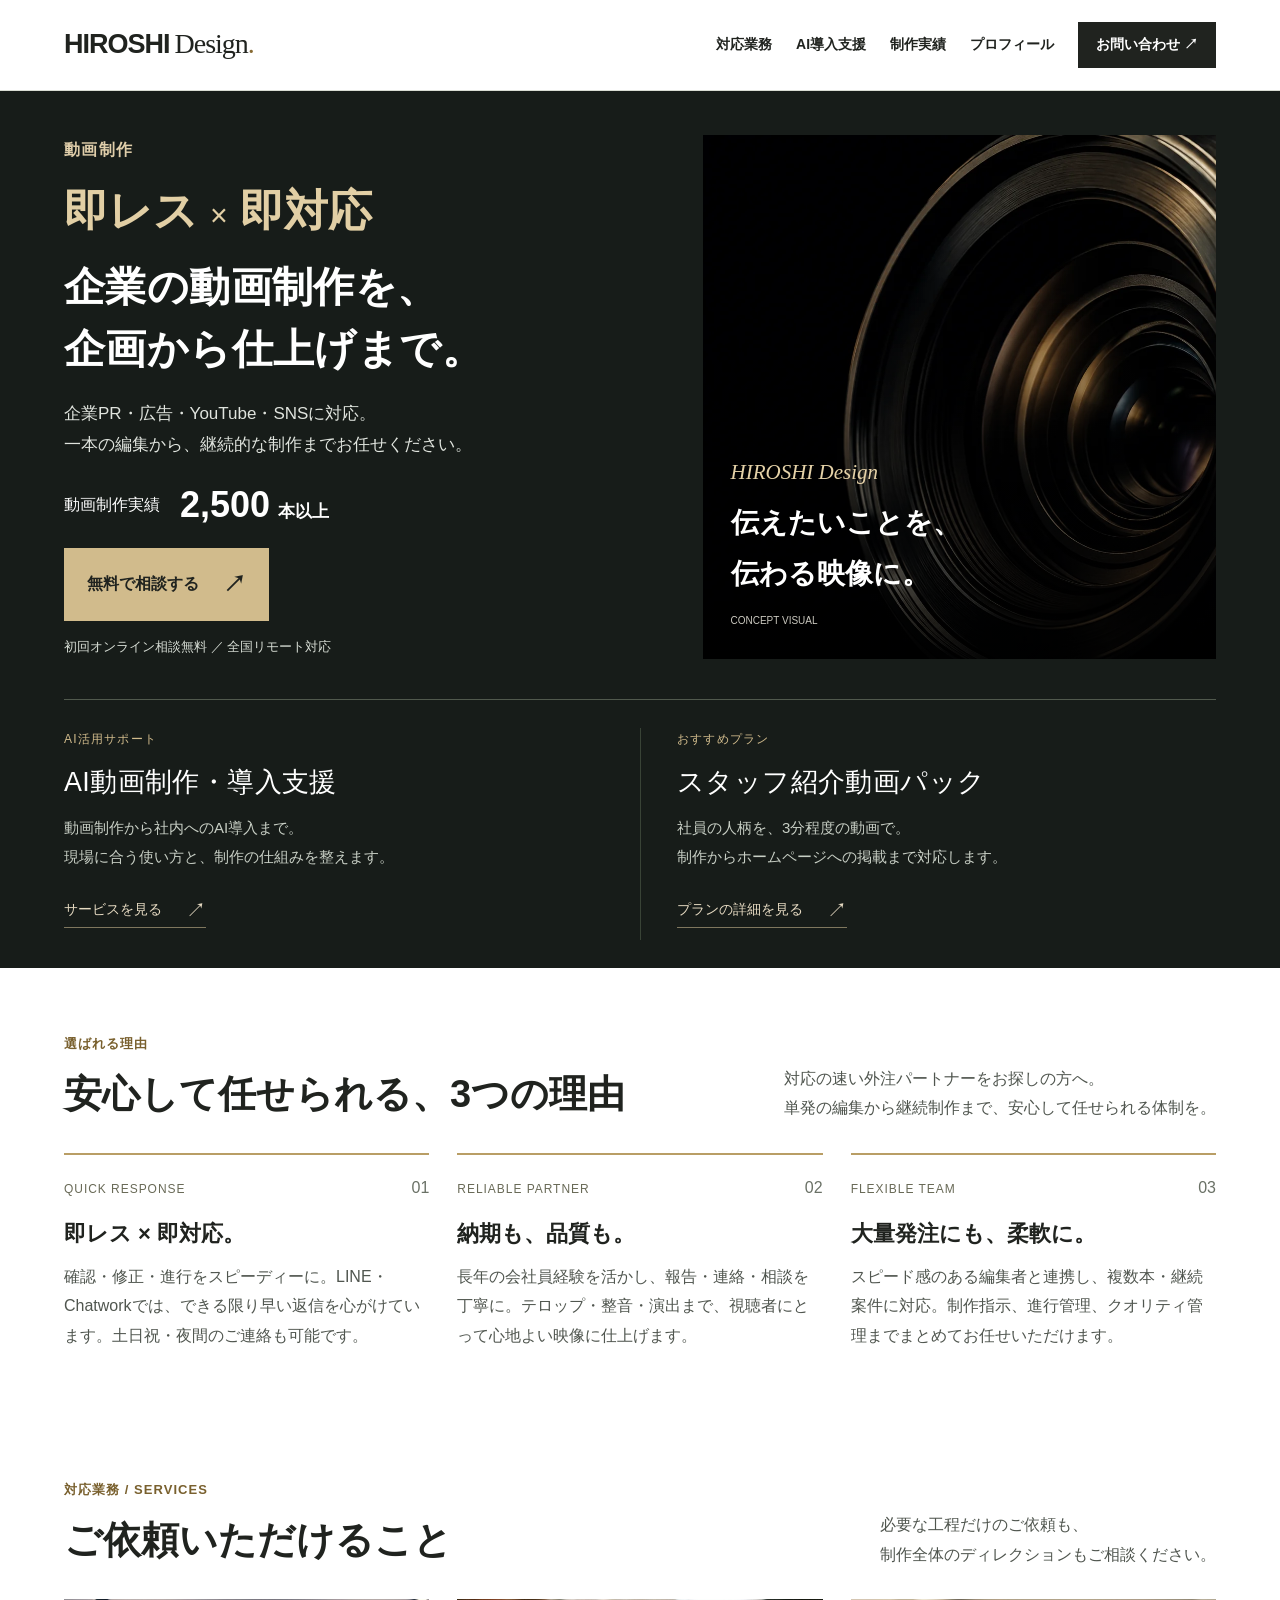
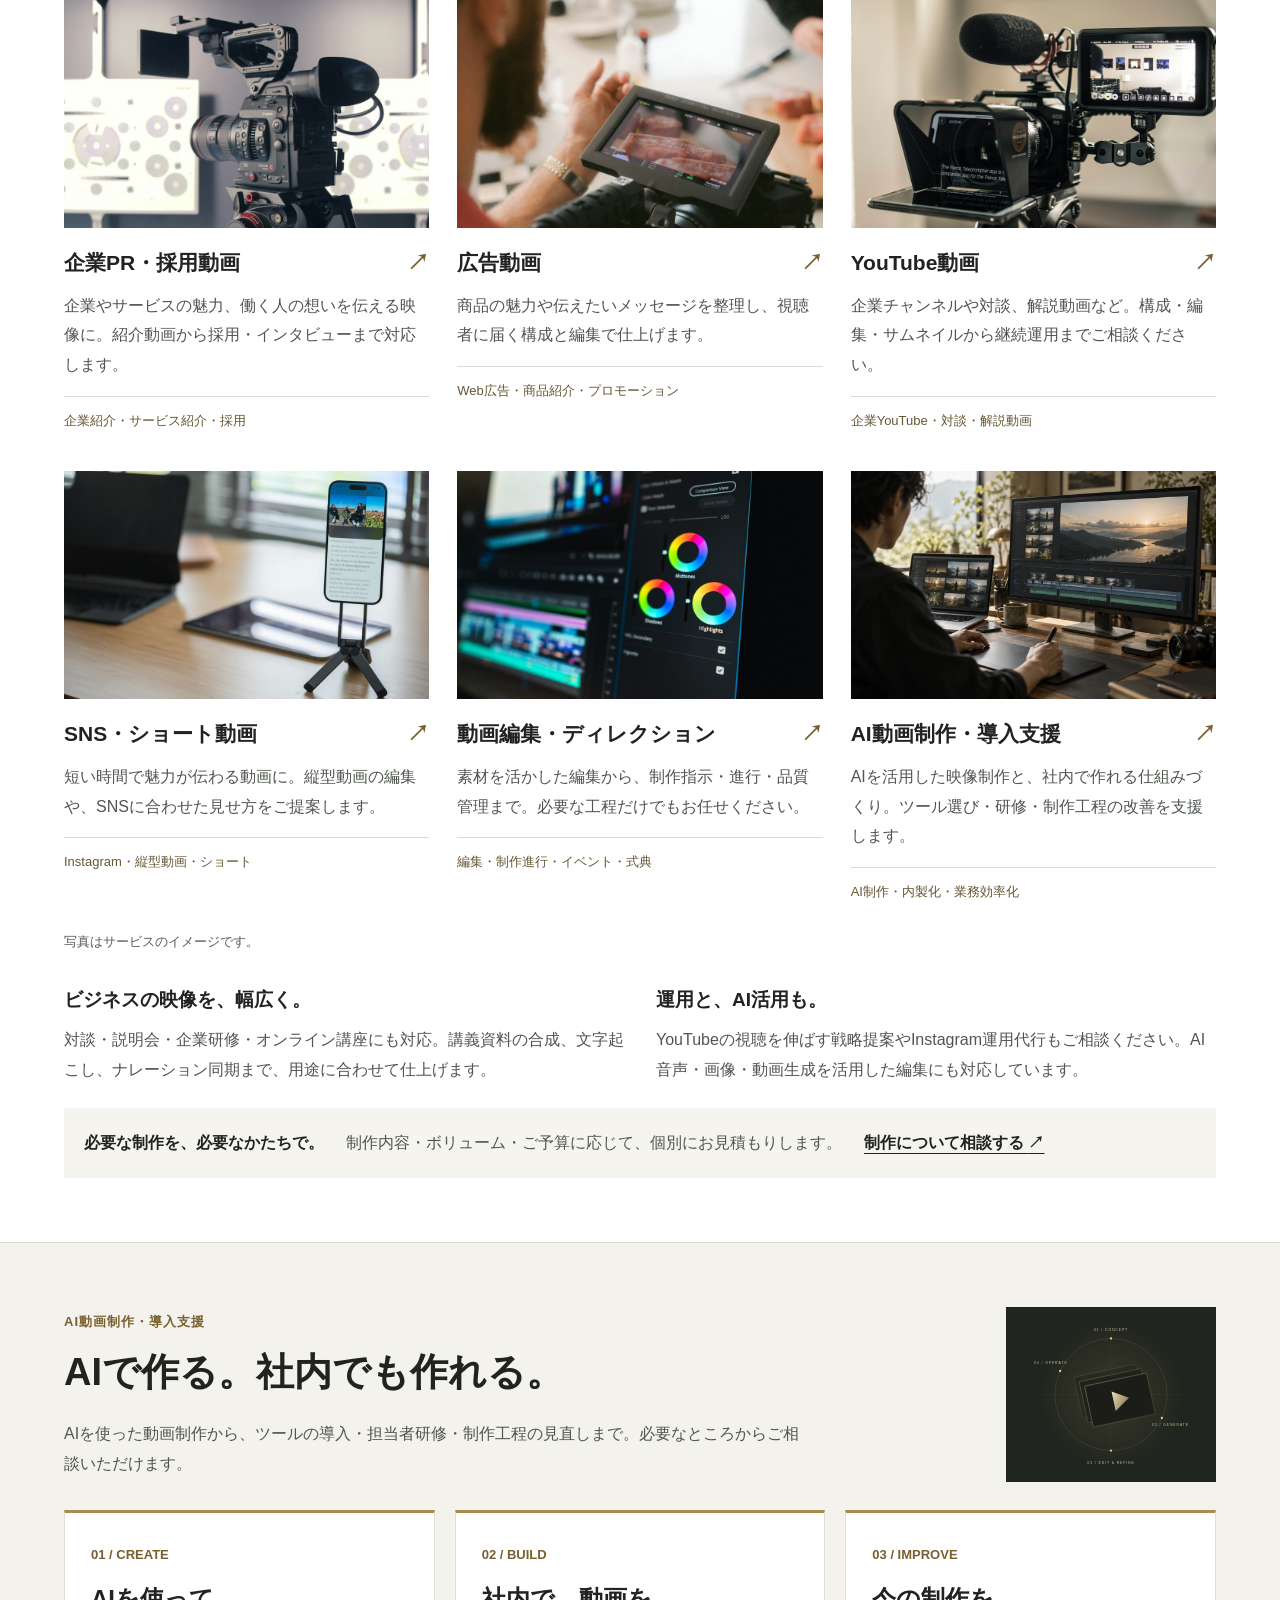
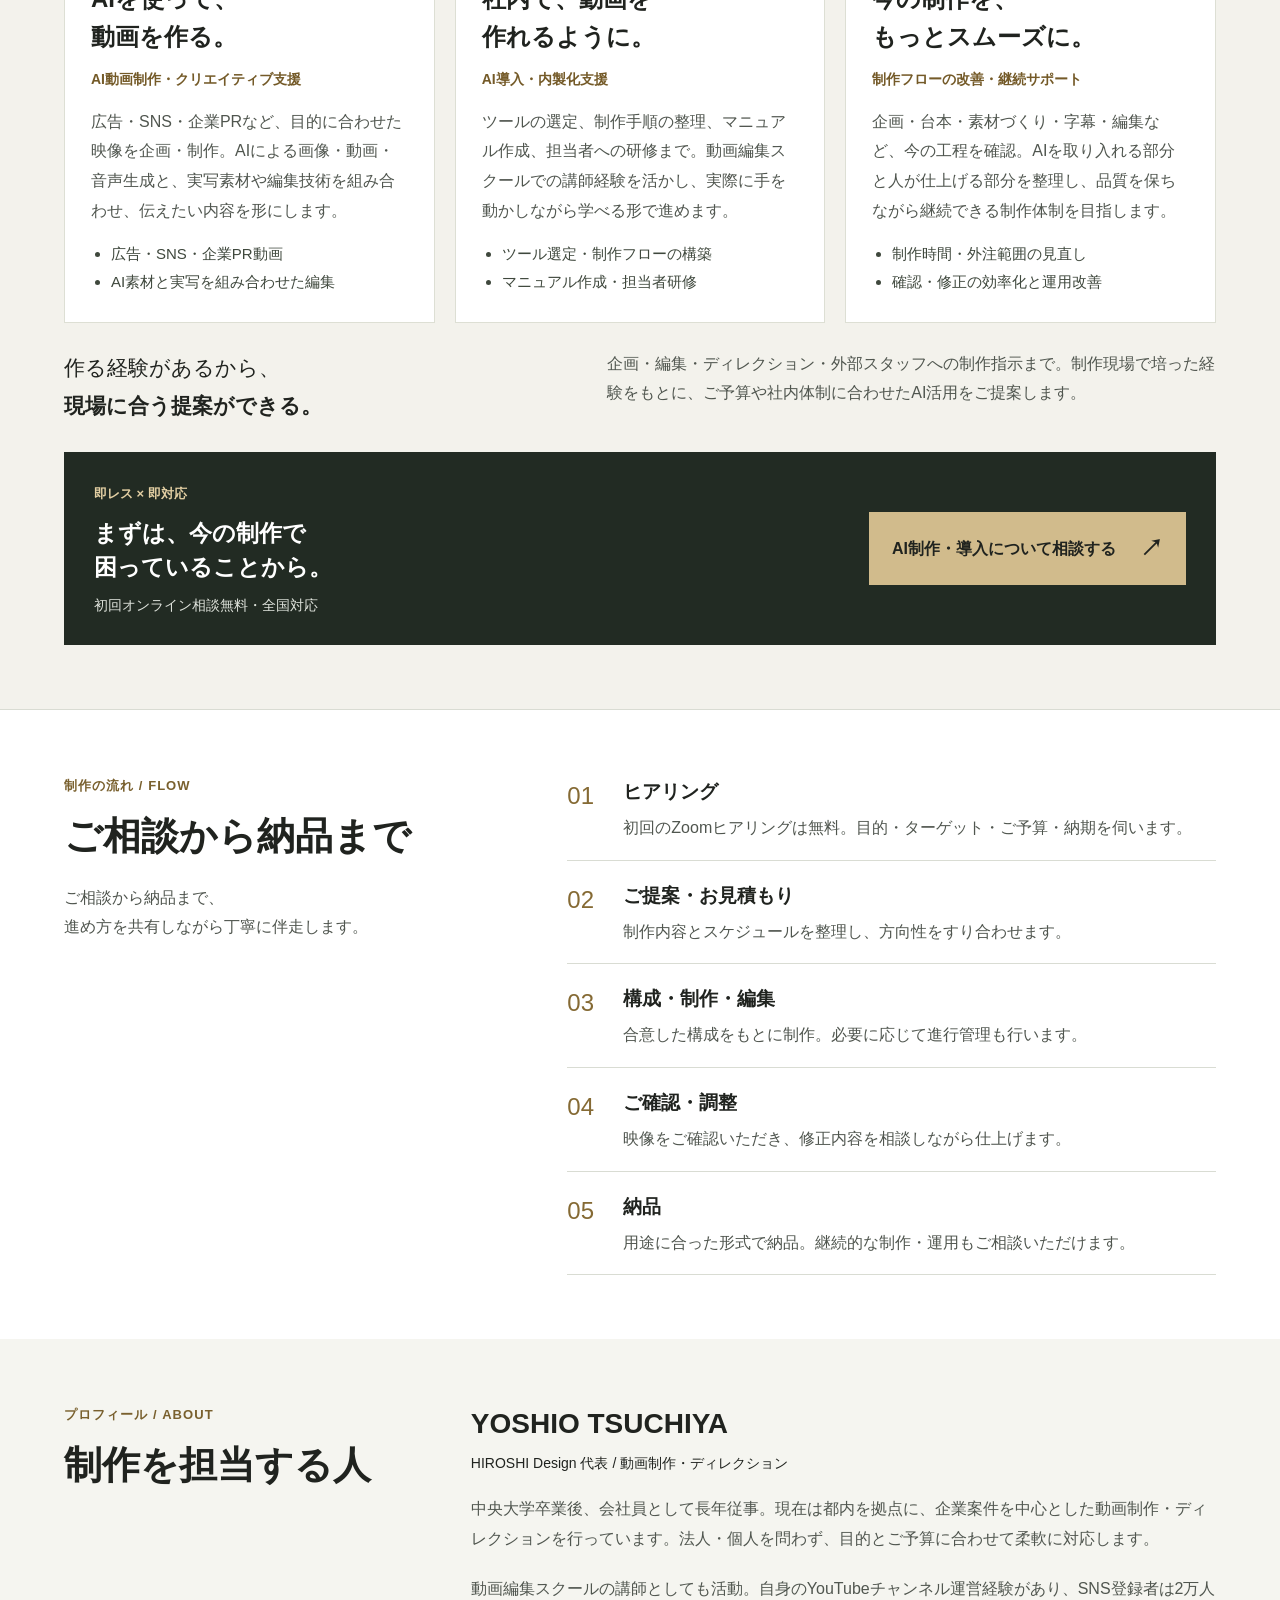
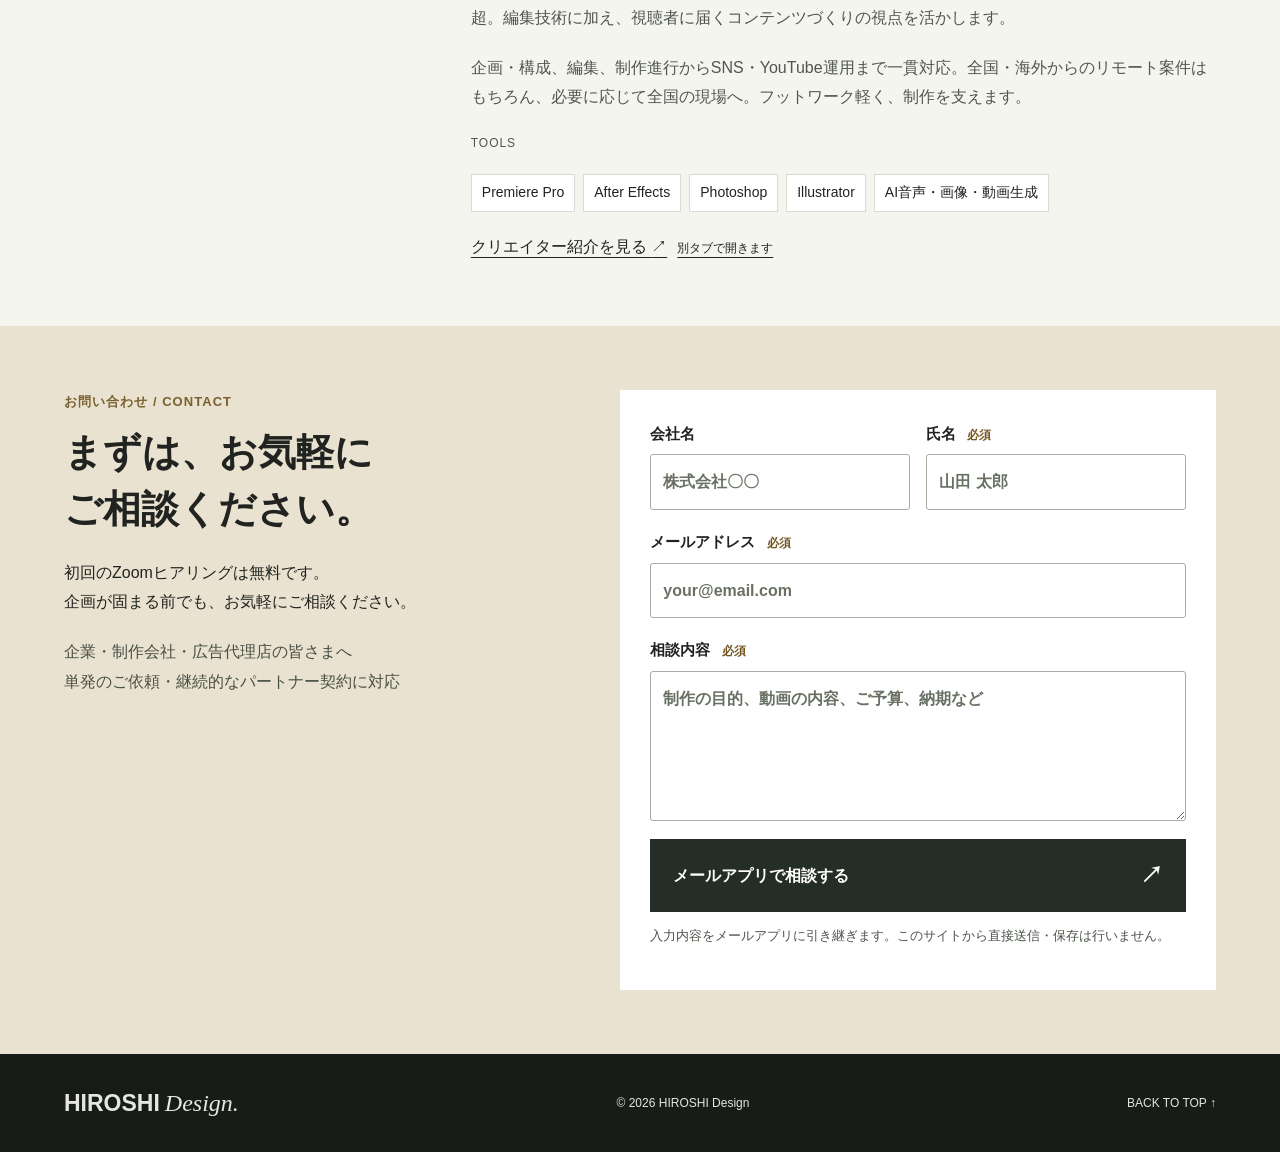
==== commit 2c6969e4: "Unify homepage service promotions with understated typography" ====
--- a/index.html
+++ b/index.html
@@ -7,7 +7,7 @@
 <link rel="canonical" href="https://hiroshi-design.com/">
 <!-- 独自ドメインの公開URL -->
 <meta property="og:url" content="https://hiroshi-design.com/"><meta property="og:image" content="https://hiroshi-design.com/assets/ogp.png"><meta property="og:image:width" content="1200"><meta property="og:image:height" content="630"><meta property="og:image:alt" content="HIROSHI Design — VIDEO PRODUCTION & DIRECTION"><meta name="twitter:card" content="summary_large_image">
-<link rel="icon" type="image/svg+xml" href="assets/favicon.svg"><link rel="stylesheet" href="style.css?v=18"><script src="script.js?v=8" defer></script></head>
+<link rel="icon" type="image/svg+xml" href="assets/favicon.svg"><link rel="stylesheet" href="style.css?v=19"><script src="script.js?v=8" defer></script></head>
 <body><a class="skip-link" href="#main">本文へ移動</a>
 <header class="header"><a class="brand" href="#" aria-label="HIROSHI Design トップ"><span class="wordmark">HIROSHI<span class="wordmark-design">Design<span class="brand-dot">.</span></span></span></a><nav aria-label="メインナビゲーション"><a href="#services">対応業務</a><a href="#ai-support">AI導入支援</a><a href="https://pewter-breath-e06.notion.site/4785380b8be848a7923882498c5e9bc8" data-portfolio-link target="_blank" rel="noopener noreferrer" aria-label="制作実績を見る（別タブで開く）">制作実績</a><a href="#about">プロフィール</a><a class="nav-contact" href="#contact">お問い合わせ <span aria-hidden="true">↗</span></a></nav></header>
 <main id="main">
@@ -22,11 +22,21 @@
 <div class="actions"><a class="button gold" href="#contact">無料で相談する <span aria-hidden="true">↗</span></a></div>
 <p class="hero-note">初回オンライン相談無料 ／ 全国リモート対応</p>
 </div><div class="hero-art"><img src="assets/hero-lens.webp" alt="" width="1536" height="1024" fetchpriority="high"><div class="art-caption"><span>HIROSHI Design</span><p>伝えたいことを、<br>伝わる映像に。</p><small>CONCEPT VISUAL</small></div></div></div>
-<a class="ai-banner" href="#ai-support"><img src="assets/ai-workflow.svg" width="640" height="520" alt=""><div><span class="ai-label">企業向け AI活用サポート</span><strong>動画制作を中心に、<br>AI導入支援を積極的に行っています。</strong><p>AI動画制作・社内導入・制作業務の効率化までサポートします。</p></div><span class="ai-banner-arrow" aria-hidden="true">↗</span></a>
-<a class="recommended-plan" href="price/">
-<div class="recommended-copy"><span class="recommended-label">おすすめプラン</span><strong>スタッフ紹介動画・<br>ホームページ掲載パック</strong><p>社員の人柄を、3分程度の動画で。制作からホームページ掲載まで対応します。</p><small>サービス内容・料金は準備中のため変更になる場合があります</small></div>
-<div class="recommended-action"><span class="recommended-link">プラン・料金を見る <span aria-hidden="true">↗</span></span></div>
+<!-- トップのサービス案内：同じ背景・書式でまとめる -->
+<div class="hero-offerings" aria-label="注目のサービス">
+<a class="hero-offering" href="#ai-support">
+<span class="offering-label">AI活用サポート</span>
+<h2>AI動画制作・導入支援</h2>
+<p>動画制作から社内へのAI導入まで。<br>現場に合う使い方と、制作の仕組みを整えます。</p>
+<span class="offering-link">サービスを見る <span aria-hidden="true">↗</span></span>
 </a>
+<a class="hero-offering" href="price/">
+<span class="offering-label">おすすめプラン</span>
+<h2>スタッフ紹介動画パック</h2>
+<p>社員の人柄を、3分程度の動画で。<br>制作からホームページへの掲載まで対応します。</p>
+<span class="offering-link">プランの詳細を見る <span aria-hidden="true">↗</span></span>
+</a>
+</div>
 </section>
 <section class="section strengths" id="strengths">
   <div class="section-heading"><div><p class="eyebrow">選ばれる理由</p><h2>安心して任せられる、3つの理由</h2></div><p>対応の速い外注パートナーをお探しの方へ。<br>単発の編集から継続制作まで、安心して任せられる体制を。</p></div>
--- a/style.css
+++ b/style.css
@@ -80,3 +80,16 @@
 /* 写真なしのプロフィール：見出しと本文の幅を調整 */
 .about{grid-template-columns:minmax(220px,.65fr) minmax(0,1.35fr);gap:48px;align-items:start}
 @media(max-width:760px){.about{grid-template-columns:1fr;gap:24px}}
+
+/* トップの2つのサービス案内。塗り分けを使わず、余白と罫線で整理 */
+.hero-offerings{display:grid;grid-template-columns:repeat(2,minmax(0,1fr));gap:0;margin-top:40px;border-top:1px solid #51594d}
+.hero-offering{display:flex;flex-direction:column;align-items:flex-start;padding:28px 36px 12px 0;min-width:0}
+.hero-offering+ .hero-offering{padding-left:36px;padding-right:0;border-left:1px solid #394336;margin-top:28px;padding-top:0}
+.offering-label{color:#d1bb8c;font-size:12px;letter-spacing:.1em;font-weight:500}
+.hero-offering h2{font-size:clamp(22px,2.1vw,30px);font-weight:500;line-height:1.5;letter-spacing:.015em;margin:12px 0}
+.hero-offering p{color:#c8cfc5;font-size:15px;line-height:1.9;margin-bottom:22px}
+.offering-link{display:inline-flex;align-items:center;gap:24px;font-size:14px;color:#e6dac2;margin-top:auto;padding:4px 0;border-bottom:1px solid #7f775e}
+.offering-link>span{font-size:20px;line-height:1}
+.hero-offering:hover .offering-link{color:#fff;border-color:#e6dac2}
+.hero-offering:focus-visible{outline:2px solid #d1bb8c;outline-offset:6px}
+@media(max-width:760px){.hero-offerings{grid-template-columns:1fr;margin-top:30px}.hero-offering{padding:24px 0}.hero-offering+.hero-offering{border-left:0;border-top:1px solid #394336;margin-top:0;padding:24px 0 8px}.hero-offering h2{font-size:23px}.hero-offering p{font-size:15px;margin-bottom:16px}.hero-offering p br{display:none}}
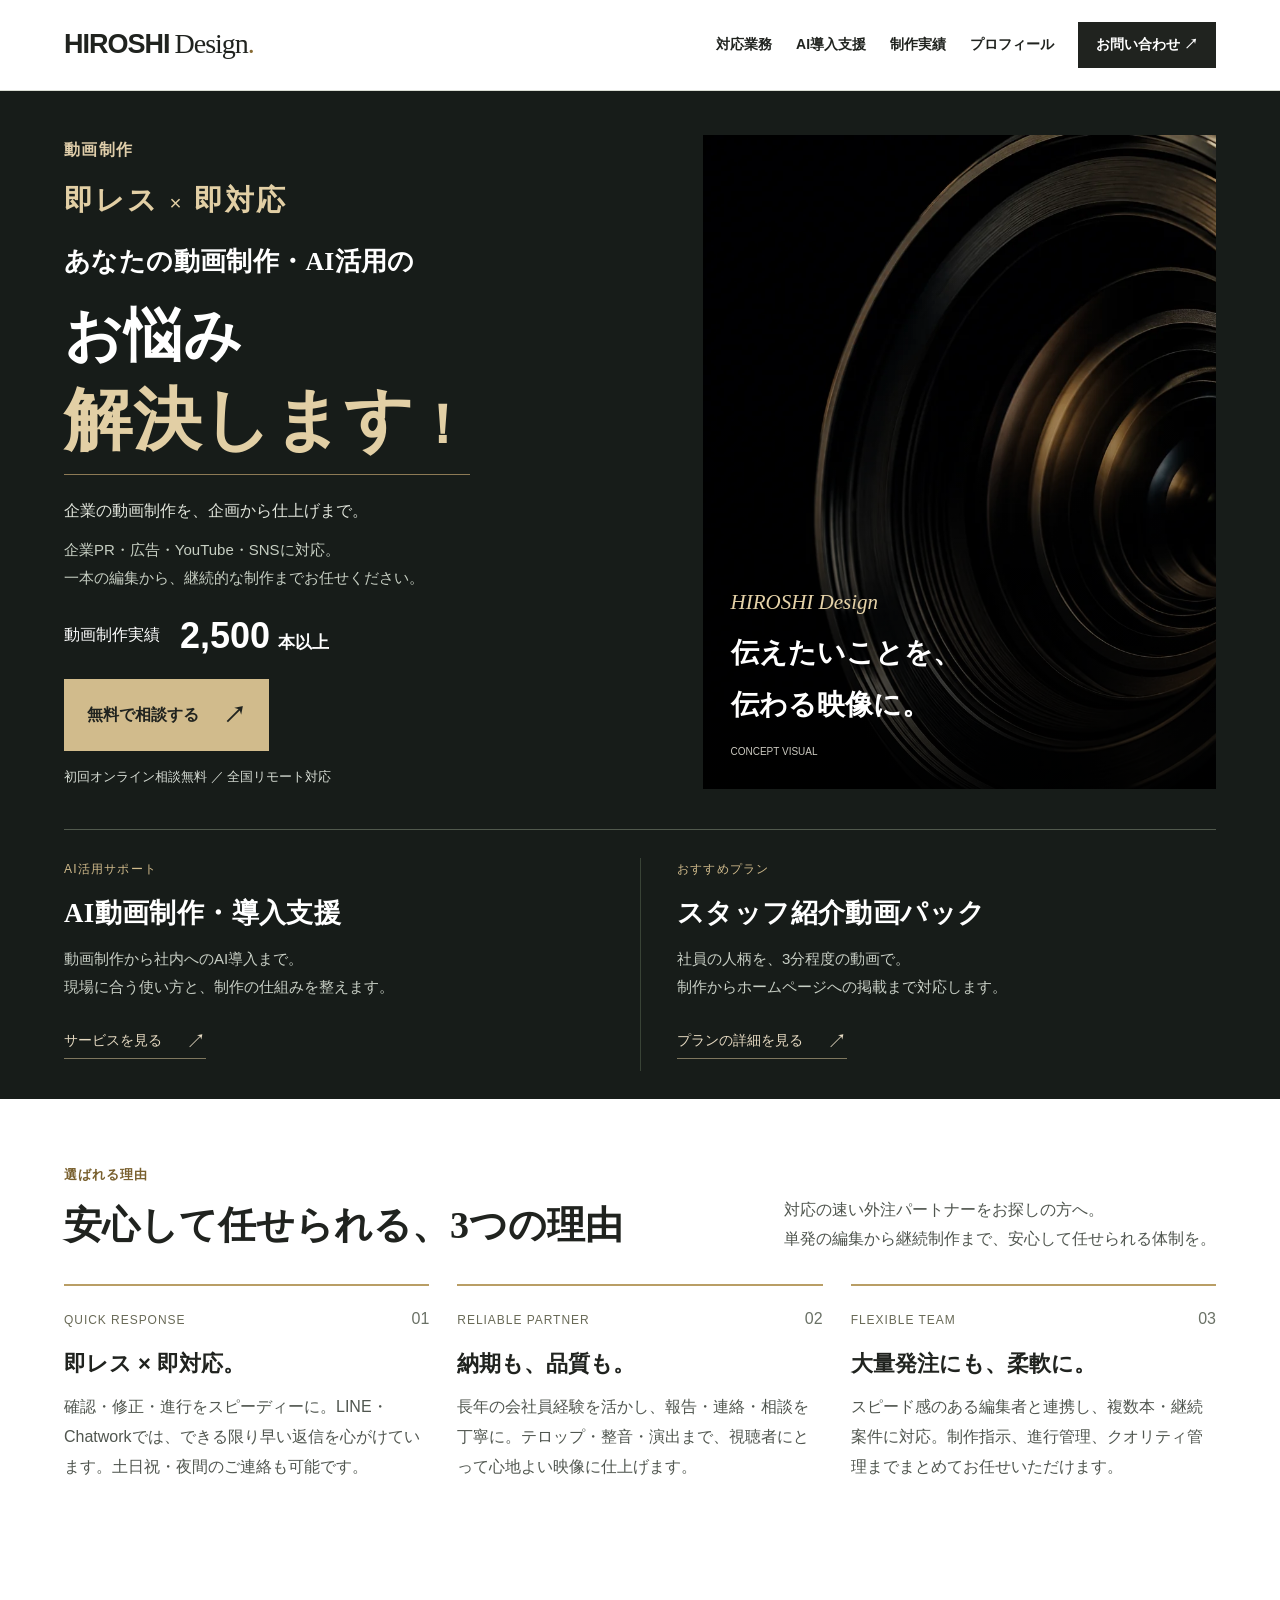
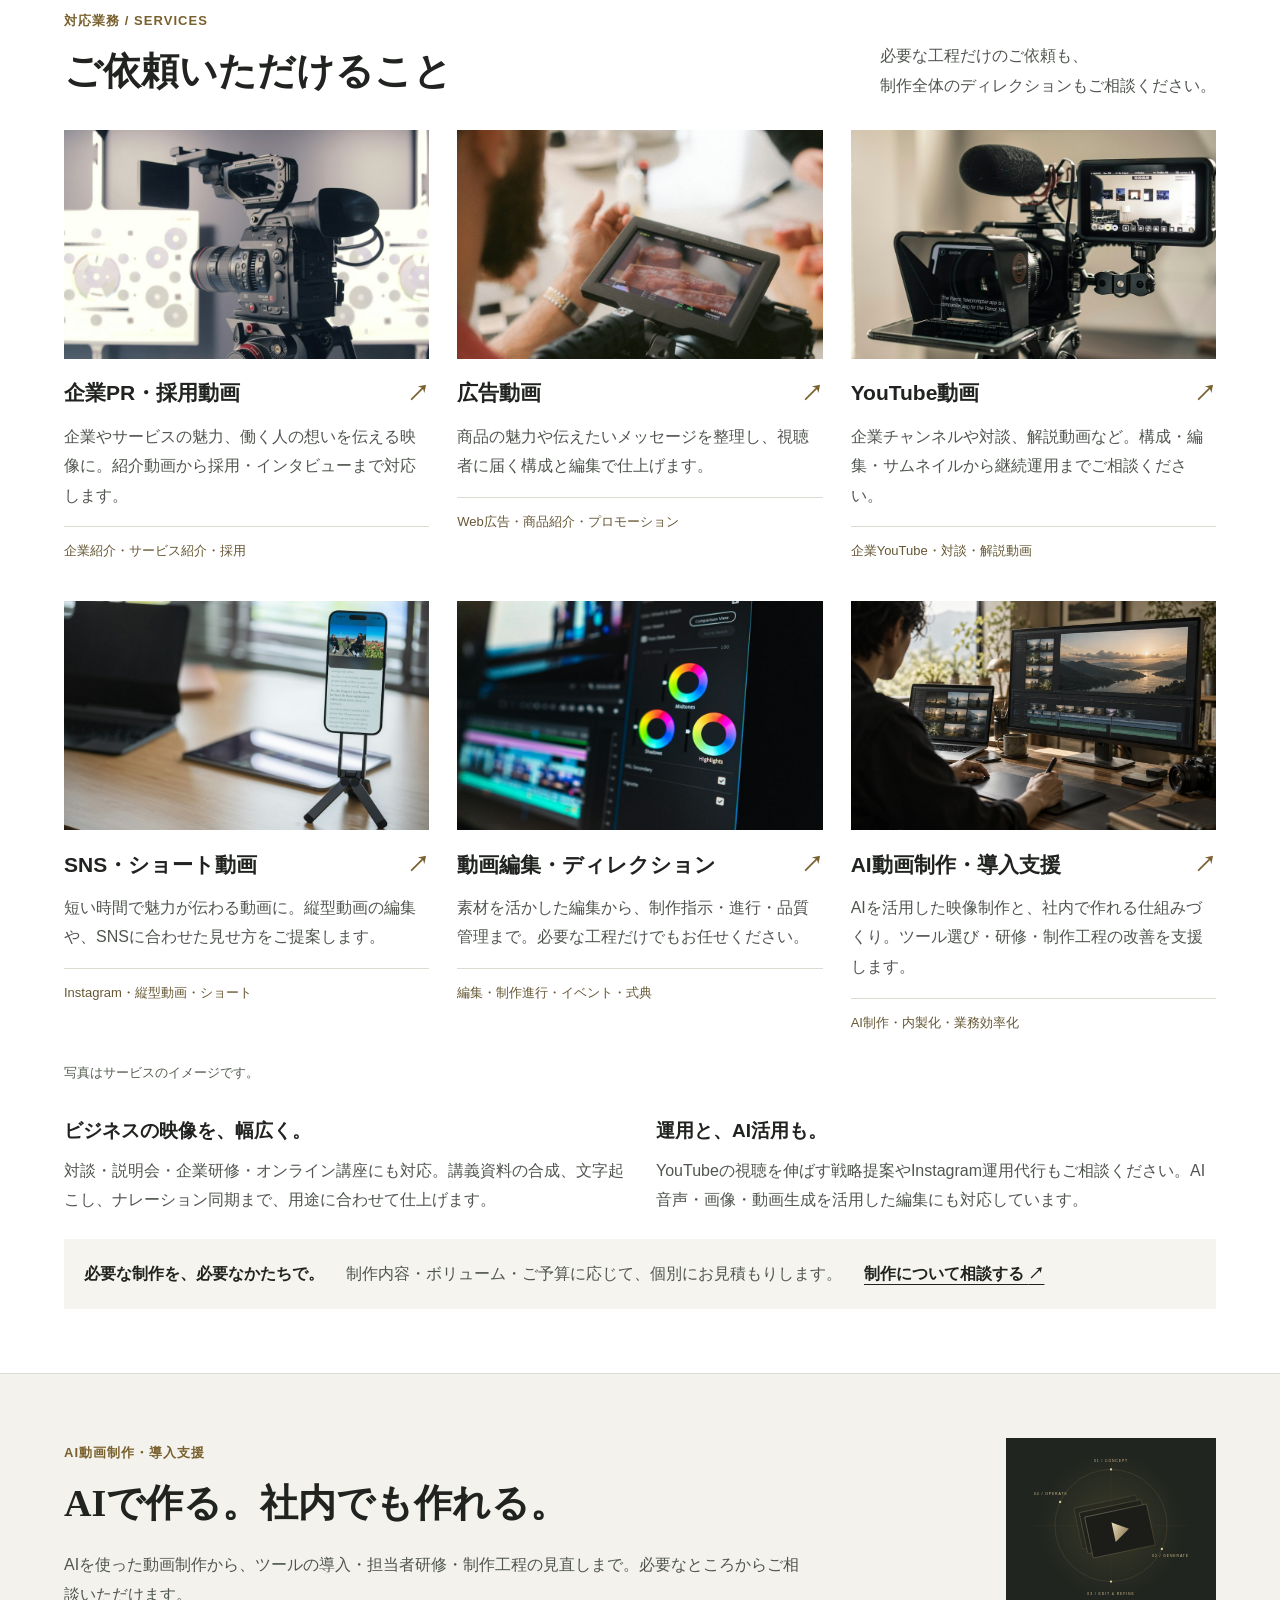
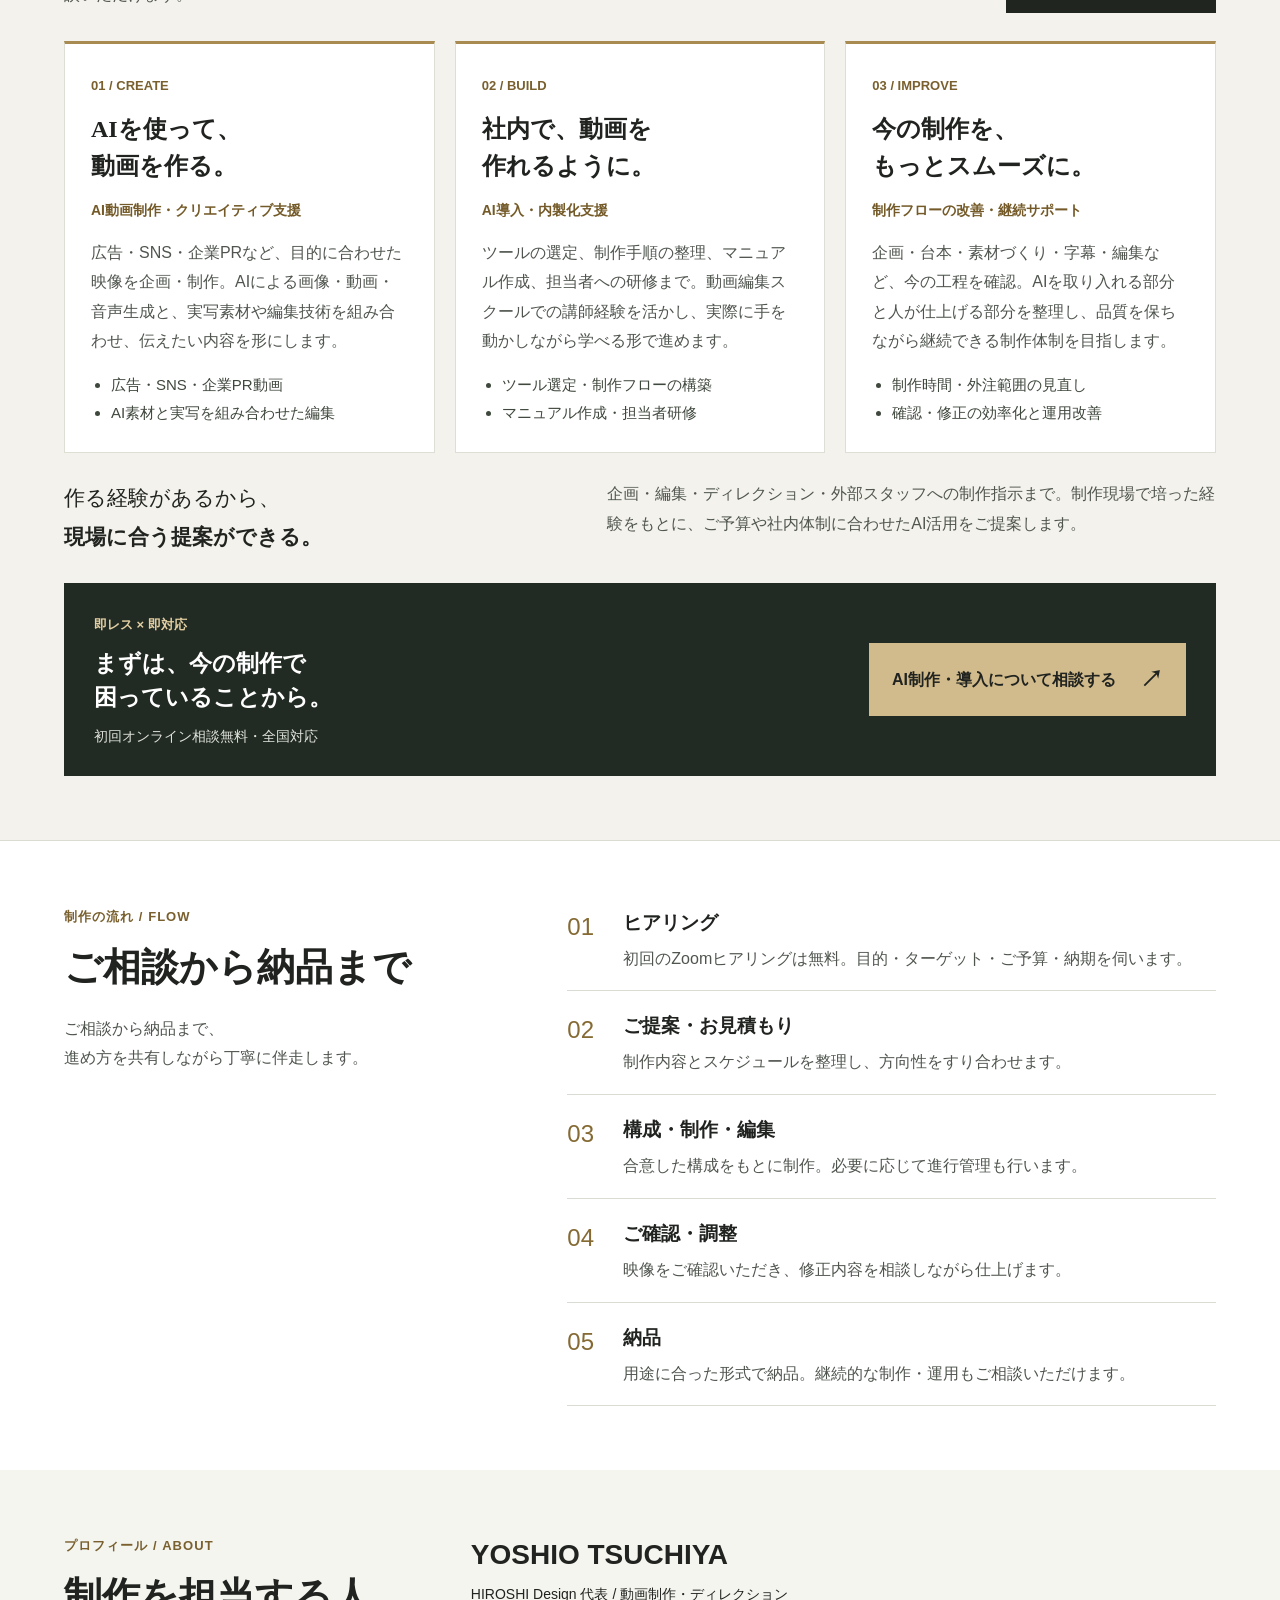
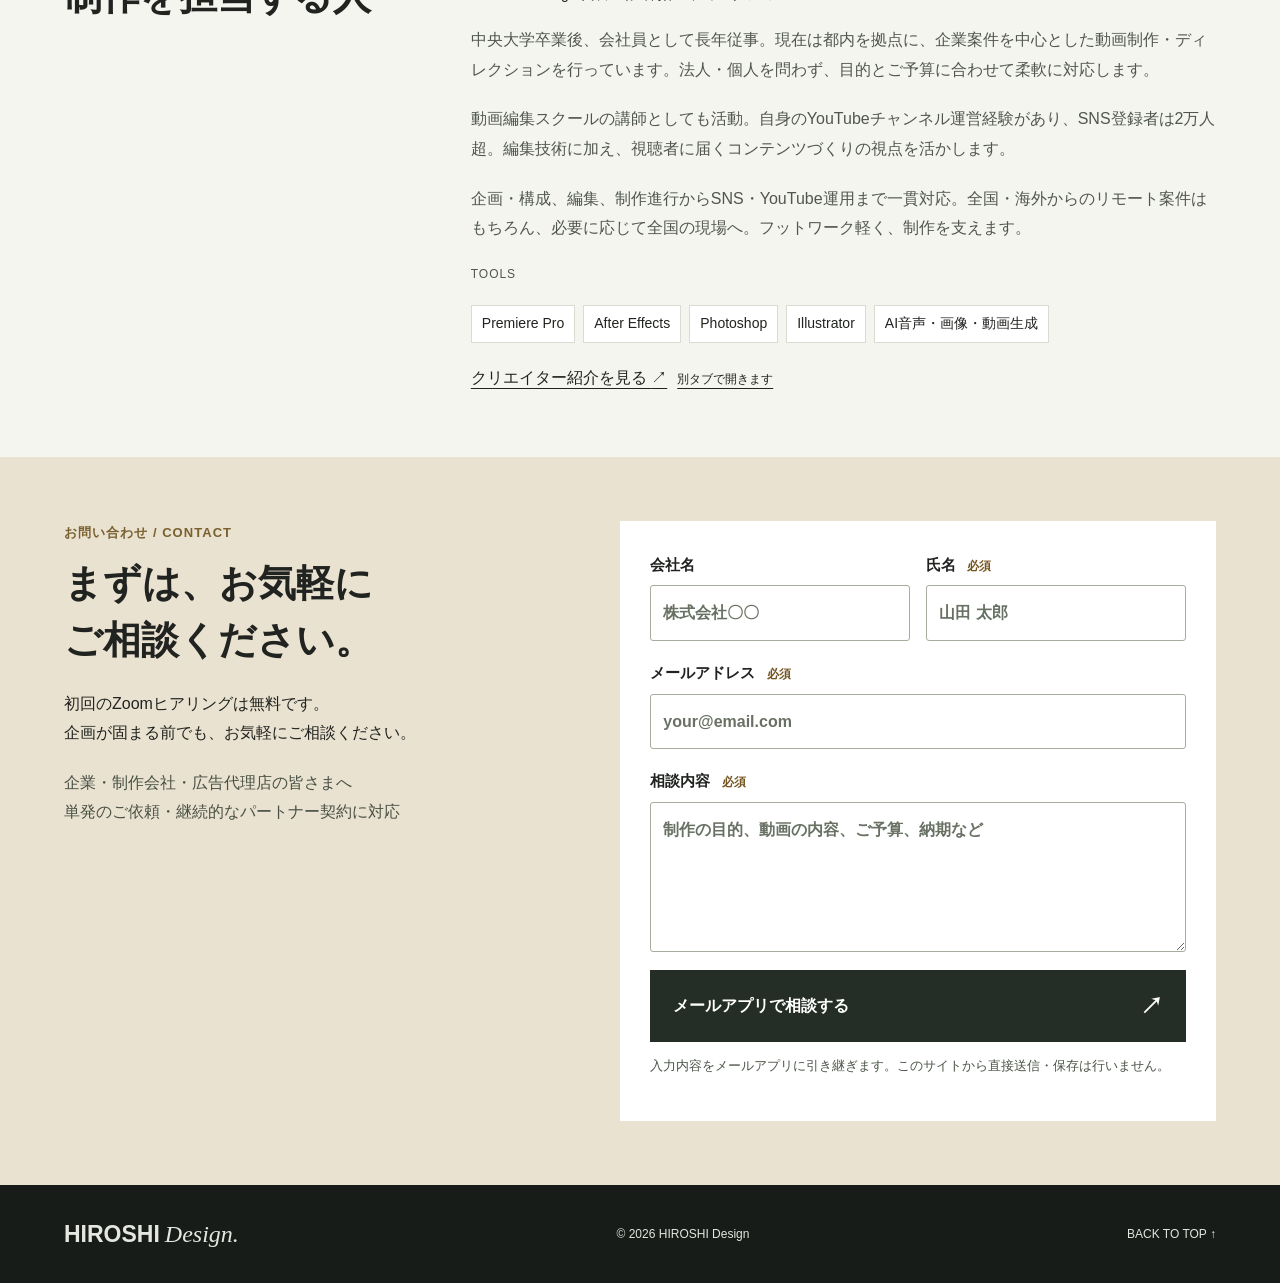
==== commit 52019a60: "Introduce Mincho typography and prominent video AI headline" ====
--- a/index.html
+++ b/index.html
@@ -7,7 +7,7 @@
 <link rel="canonical" href="https://hiroshi-design.com/">
 <!-- 独自ドメインの公開URL -->
 <meta property="og:url" content="https://hiroshi-design.com/"><meta property="og:image" content="https://hiroshi-design.com/assets/ogp.png"><meta property="og:image:width" content="1200"><meta property="og:image:height" content="630"><meta property="og:image:alt" content="HIROSHI Design — VIDEO PRODUCTION & DIRECTION"><meta name="twitter:card" content="summary_large_image">
-<link rel="icon" type="image/svg+xml" href="assets/favicon.svg"><link rel="stylesheet" href="style.css?v=19"><script src="script.js?v=8" defer></script></head>
+<link rel="icon" type="image/svg+xml" href="assets/favicon.svg"><link rel="stylesheet" href="style.css?v=20"><script src="script.js?v=8" defer></script></head>
 <body><a class="skip-link" href="#main">本文へ移動</a>
 <header class="header"><a class="brand" href="#" aria-label="HIROSHI Design トップ"><span class="wordmark">HIROSHI<span class="wordmark-design">Design<span class="brand-dot">.</span></span></span></a><nav aria-label="メインナビゲーション"><a href="#services">対応業務</a><a href="#ai-support">AI導入支援</a><a href="https://pewter-breath-e06.notion.site/4785380b8be848a7923882498c5e9bc8" data-portfolio-link target="_blank" rel="noopener noreferrer" aria-label="制作実績を見る（別タブで開く）">制作実績</a><a href="#about">プロフィール</a><a class="nav-contact" href="#contact">お問い合わせ <span aria-hidden="true">↗</span></a></nav></header>
 <main id="main">
@@ -16,7 +16,8 @@
 <div class="hero-layout"><div class="hero-copy">
 <p class="eyebrow">動画制作</p>
 <p class="response-tag">即レス <span>×</span> 即対応</p>
-<h1 id="hero-title">企業の動画制作を、<br>企画から仕上げまで。</h1>
+<h1 id="hero-title" class="hero-message"><span class="message-intro">あなたの動画制作・AI活用の</span><span class="message-concern">お悩み</span><span class="message-answer">解決します<span class="message-mark">！</span></span></h1>
+<p class="hero-supporting-copy">企業の動画制作を、企画から仕上げまで。</p>
 <p class="hero-description">企業PR・広告・YouTube・SNSに対応。<br>一本の編集から、継続的な制作までお任せください。</p>
 <p class="hero-proof">動画制作実績 <strong>2,500<span>本以上</span></strong></p>
 <div class="actions"><a class="button gold" href="#contact">無料で相談する <span aria-hidden="true">↗</span></a></div>
--- a/style.css
+++ b/style.css
@@ -93,3 +93,18 @@
 .hero-offering:hover .offering-link{color:#fff;border-color:#e6dac2}
 .hero-offering:focus-visible{outline:2px solid #d1bb8c;outline-offset:6px}
 @media(max-width:760px){.hero-offerings{grid-template-columns:1fr;margin-top:30px}.hero-offering{padding:24px 0}.hero-offering+.hero-offering{border-left:0;border-top:1px solid #394336;margin-top:0;padding:24px 0 8px}.hero-offering h2{font-size:23px}.hero-offering p{font-size:15px;margin-bottom:16px}.hero-offering p br{display:none}}
+
+/* 大見出しは明朝体、説明・操作部はゴシック体。外部フォント通信は不要。 */
+:root{--display-font:"Hiragino Mincho ProN","Yu Mincho","YuMincho","Noto Serif CJK JP","MS PMincho",serif}
+.section h2,.hero-offering h2,.ai-service-grid h3,.ai-consult h3,.art-caption p,
+.pack-hero h1,.pack-lead,.pack-section h2,.plan h3{font-family:var(--display-font);font-weight:600}
+.hero-copy{min-width:0}
+.hero .response-tag{font-size:clamp(23px,2.3vw,32px);letter-spacing:.07em;margin:16px 0 22px}
+.hero h1.hero-message{font-family:var(--display-font);font-weight:600;letter-spacing:.025em;line-height:1.25}
+.message-intro{display:block;font-size:clamp(19px,2vw,28px);line-height:1.65;margin-bottom:14px;letter-spacing:.015em}
+.message-concern{display:block;font-size:clamp(38px,4.5vw,64px);line-height:1.35}
+.message-answer{display:block;width:fit-content;color:#e2cfa5;font-size:clamp(45px,5.3vw,76px);line-height:1.35;padding-bottom:8px;border-bottom:1px solid #8d7a55}
+.message-mark{font-size:.8em}
+.hero-supporting-copy{font-size:16px;line-height:1.8;color:#e1e5dc;margin-top:22px}
+.hero-description{font-size:15px;margin-top:10px;color:#c6cec2}
+@media(max-width:760px){.hero .response-tag{font-size:24px;margin:14px 0 24px}.message-intro{font-size:clamp(17px,4.8vw,24px)}.message-concern{font-size:clamp(38px,10vw,54px)}.message-answer{font-size:clamp(45px,12vw,66px)}.hero-supporting-copy{font-size:14px;margin-top:18px}.hero-description{font-size:14px}}
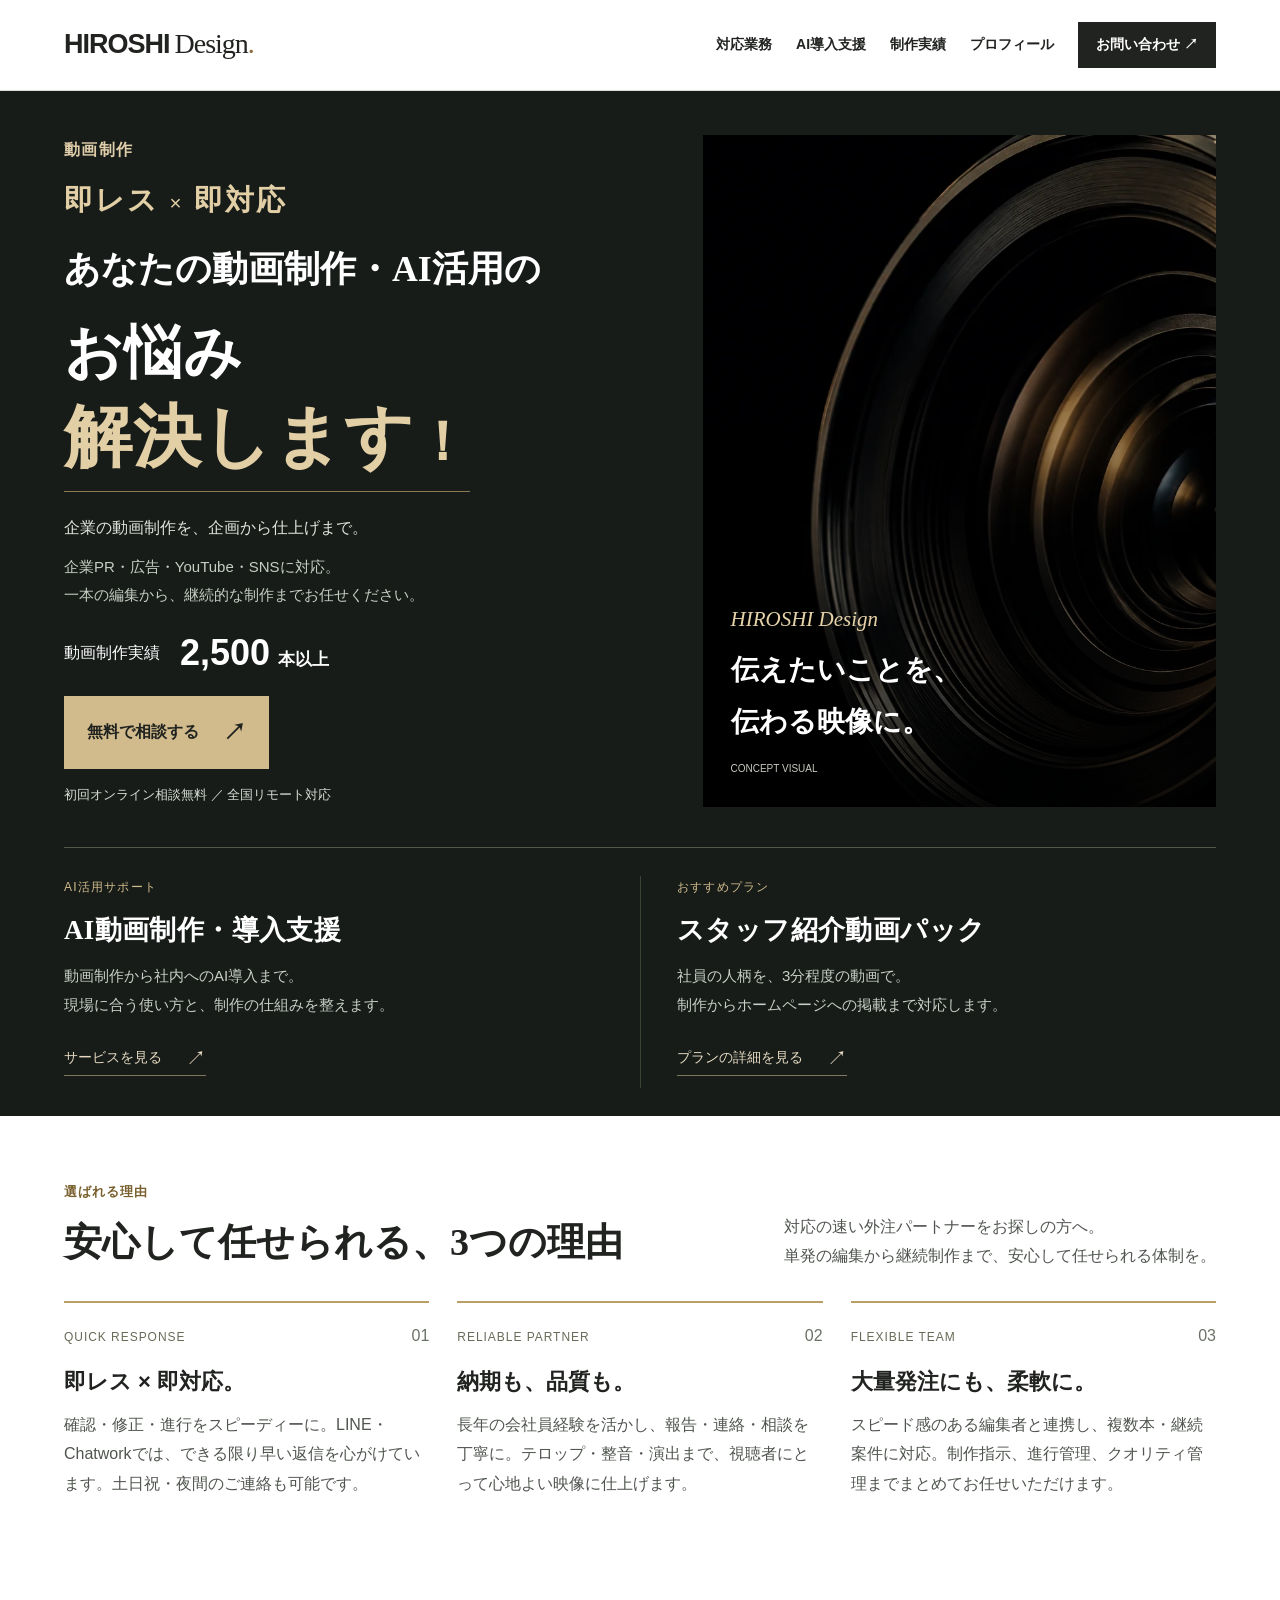
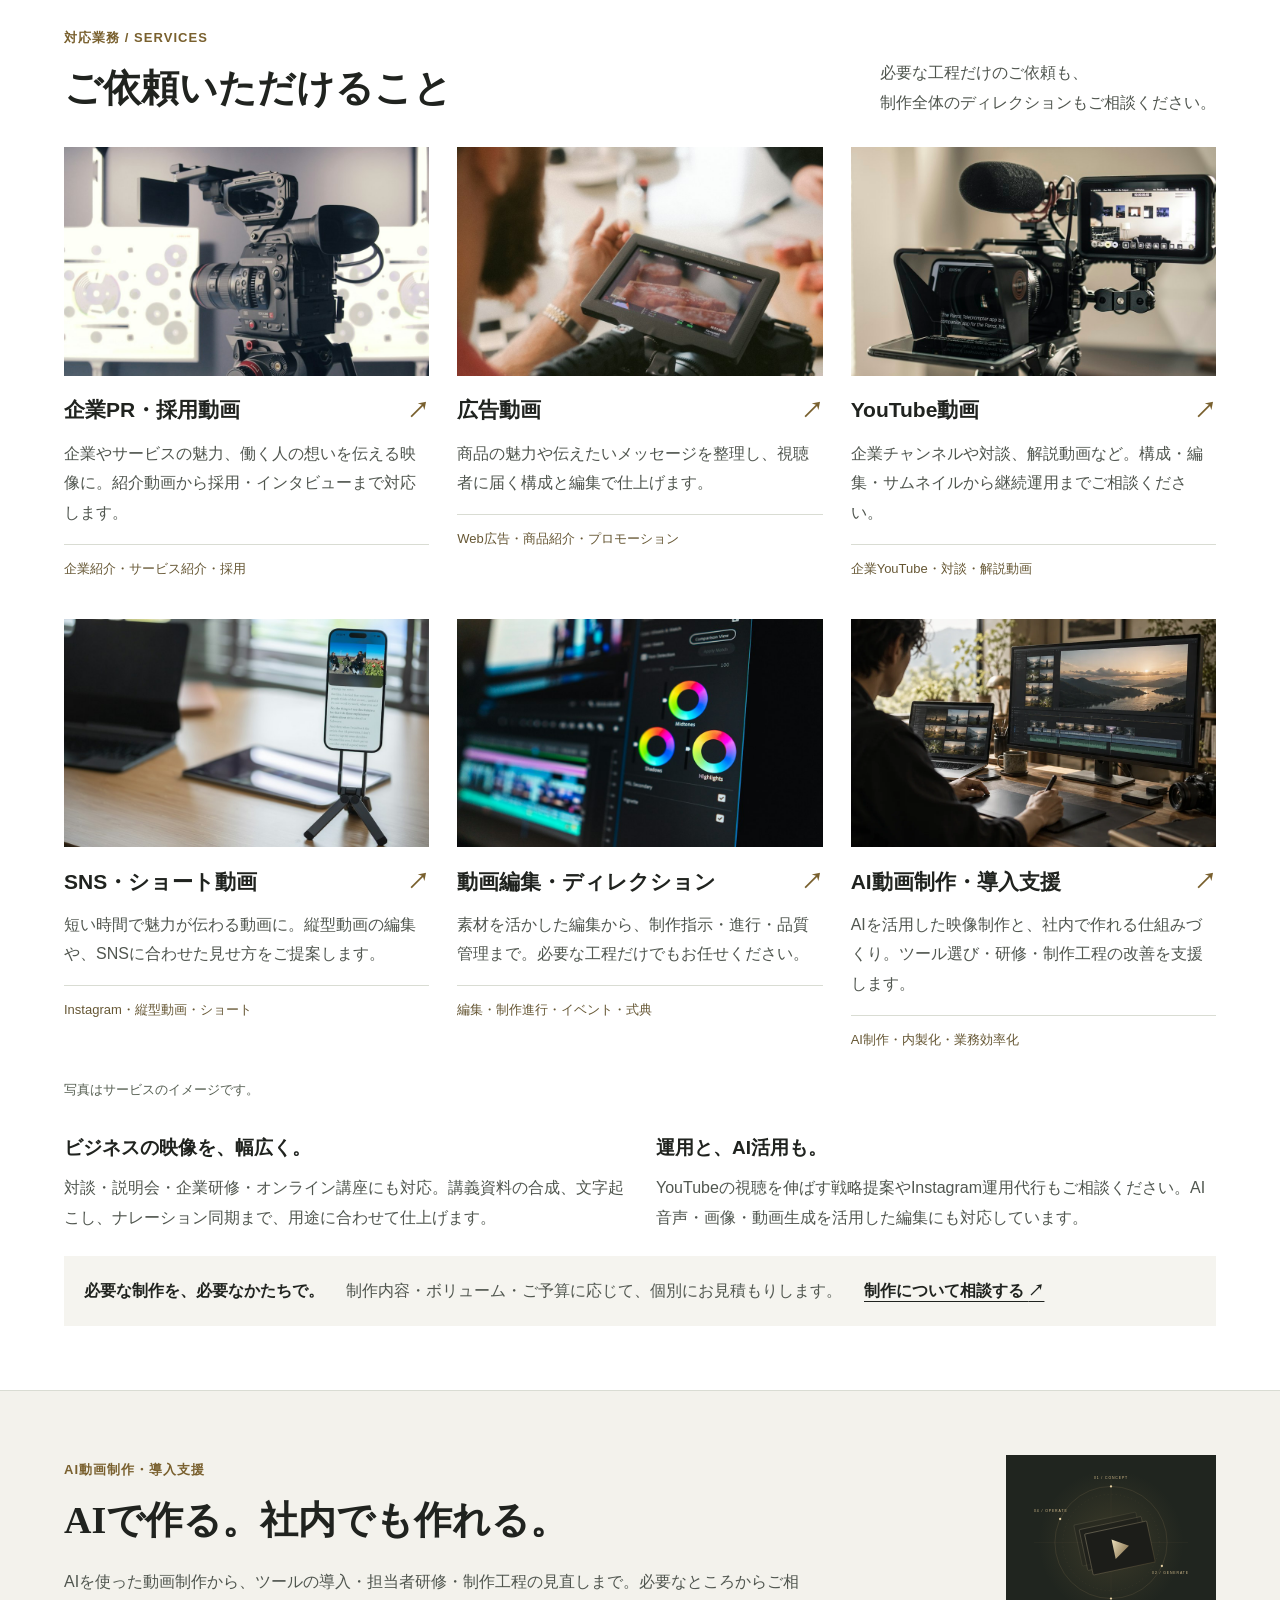
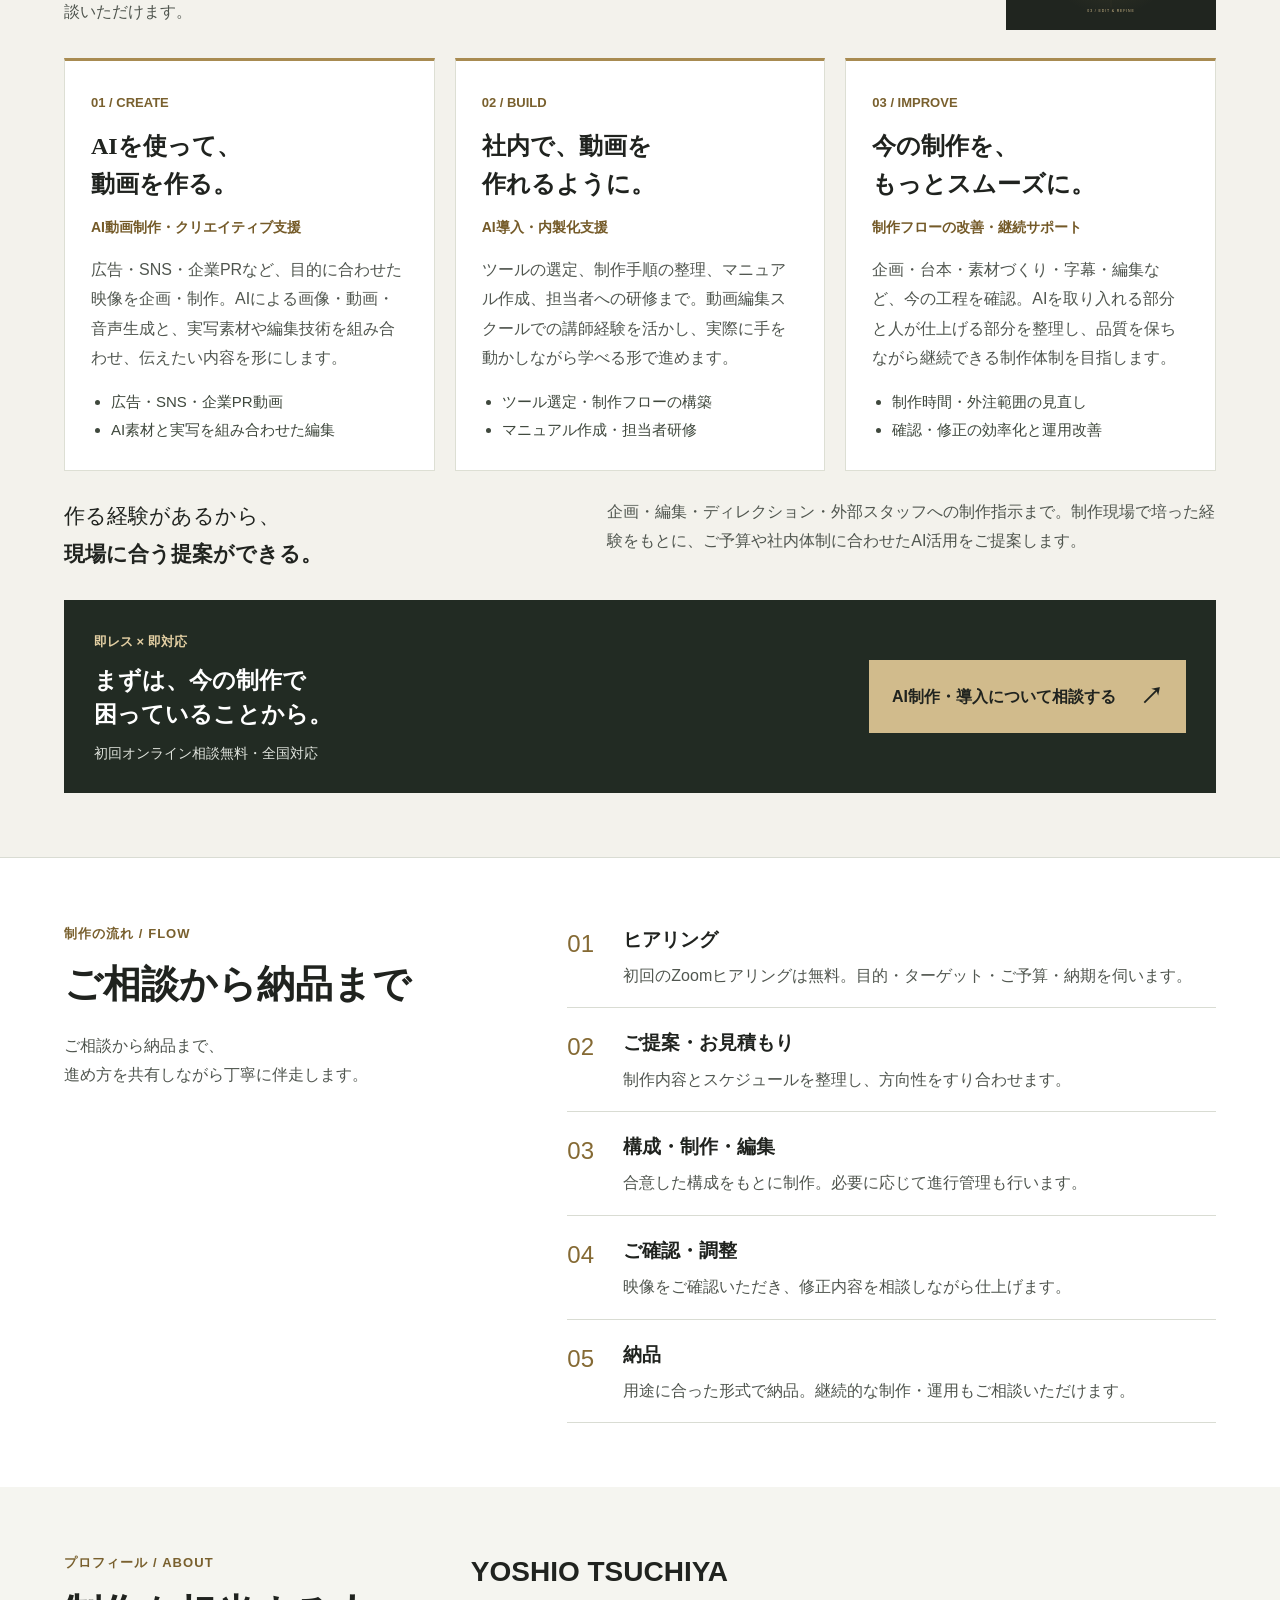
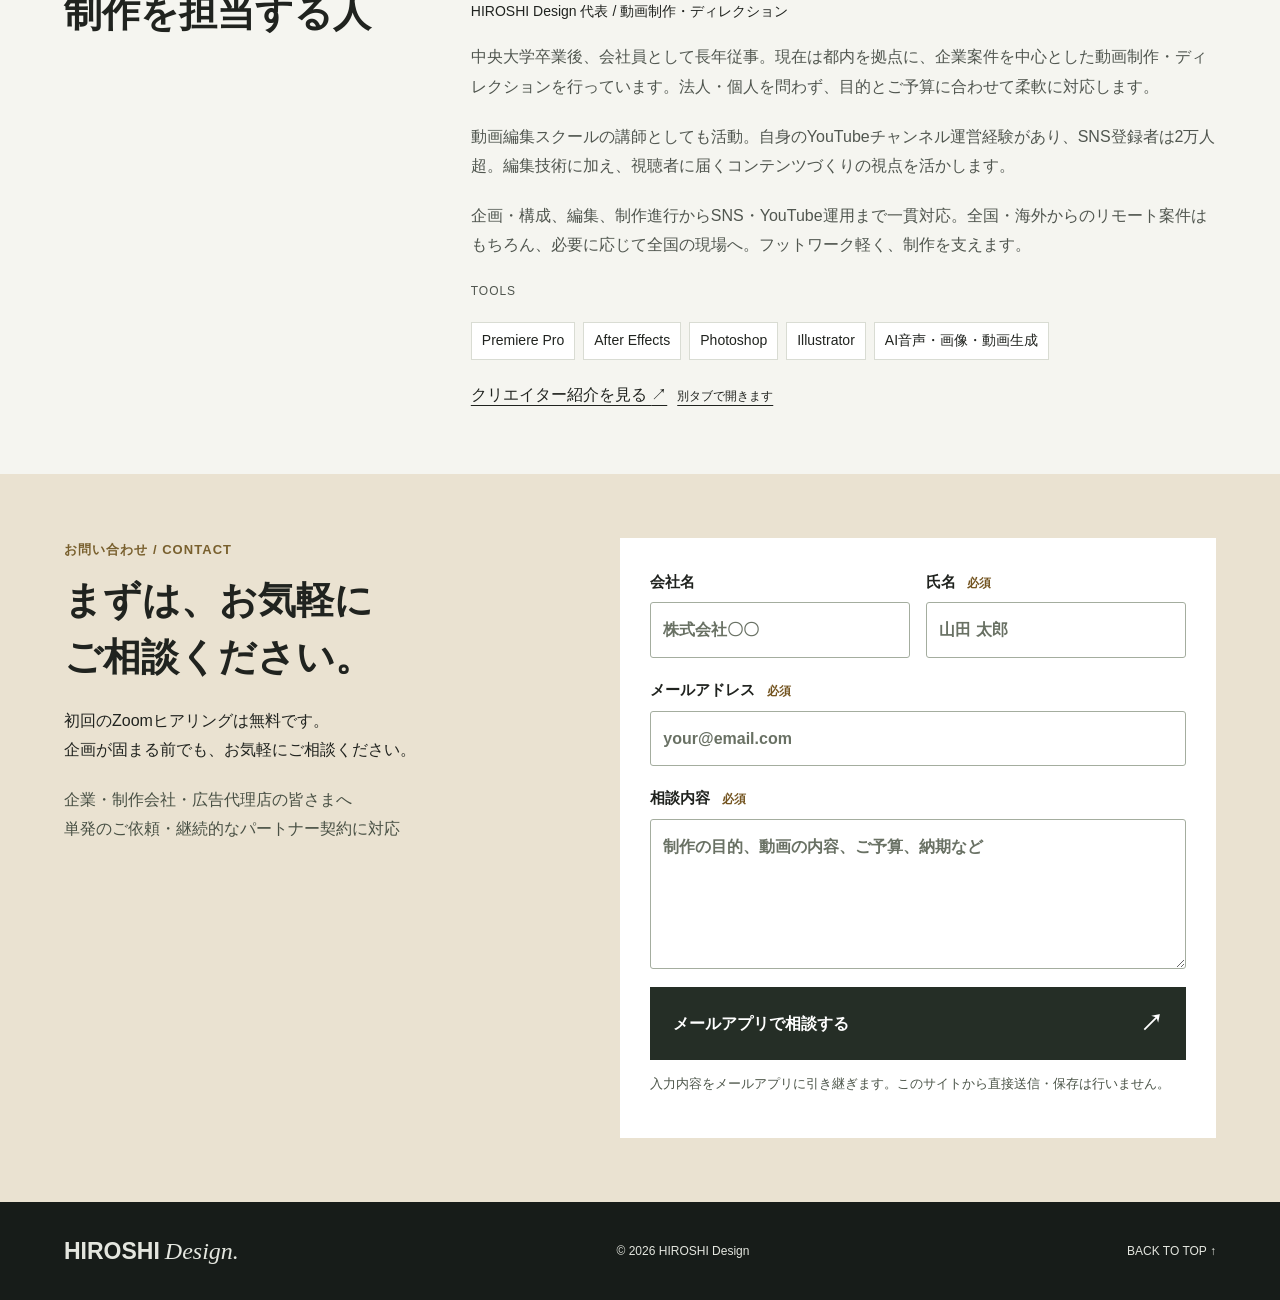
==== commit 257a2c28: "Enlarge hero service introduction text" ====
--- a/index.html
+++ b/index.html
@@ -7,7 +7,7 @@
 <link rel="canonical" href="https://hiroshi-design.com/">
 <!-- 独自ドメインの公開URL -->
 <meta property="og:url" content="https://hiroshi-design.com/"><meta property="og:image" content="https://hiroshi-design.com/assets/ogp.png"><meta property="og:image:width" content="1200"><meta property="og:image:height" content="630"><meta property="og:image:alt" content="HIROSHI Design — VIDEO PRODUCTION & DIRECTION"><meta name="twitter:card" content="summary_large_image">
-<link rel="icon" type="image/svg+xml" href="assets/favicon.svg"><link rel="stylesheet" href="style.css?v=20"><script src="script.js?v=8" defer></script></head>
+<link rel="icon" type="image/svg+xml" href="assets/favicon.svg"><link rel="stylesheet" href="style.css?v=21"><script src="script.js?v=8" defer></script></head>
 <body><a class="skip-link" href="#main">本文へ移動</a>
 <header class="header"><a class="brand" href="#" aria-label="HIROSHI Design トップ"><span class="wordmark">HIROSHI<span class="wordmark-design">Design<span class="brand-dot">.</span></span></span></a><nav aria-label="メインナビゲーション"><a href="#services">対応業務</a><a href="#ai-support">AI導入支援</a><a href="https://pewter-breath-e06.notion.site/4785380b8be848a7923882498c5e9bc8" data-portfolio-link target="_blank" rel="noopener noreferrer" aria-label="制作実績を見る（別タブで開く）">制作実績</a><a href="#about">プロフィール</a><a class="nav-contact" href="#contact">お問い合わせ <span aria-hidden="true">↗</span></a></nav></header>
 <main id="main">
--- a/style.css
+++ b/style.css
@@ -108,3 +108,7 @@
 .hero-supporting-copy{font-size:16px;line-height:1.8;color:#e1e5dc;margin-top:22px}
 .hero-description{font-size:15px;margin-top:10px;color:#c6cec2}
 @media(max-width:760px){.hero .response-tag{font-size:24px;margin:14px 0 24px}.message-intro{font-size:clamp(17px,4.8vw,24px)}.message-concern{font-size:clamp(38px,10vw,54px)}.message-answer{font-size:clamp(45px,12vw,66px)}.hero-supporting-copy{font-size:14px;margin-top:18px}.hero-description{font-size:14px}}
+
+/* サービス内容を伝える導入文も大きく */
+.hero-message .message-intro{font-size:clamp(28px,2.8vw,40px);line-height:1.6;letter-spacing:0;margin-bottom:16px;text-wrap:balance}
+@media(max-width:760px){.hero-message .message-intro{font-size:clamp(25px,6.8vw,34px);line-height:1.6}}
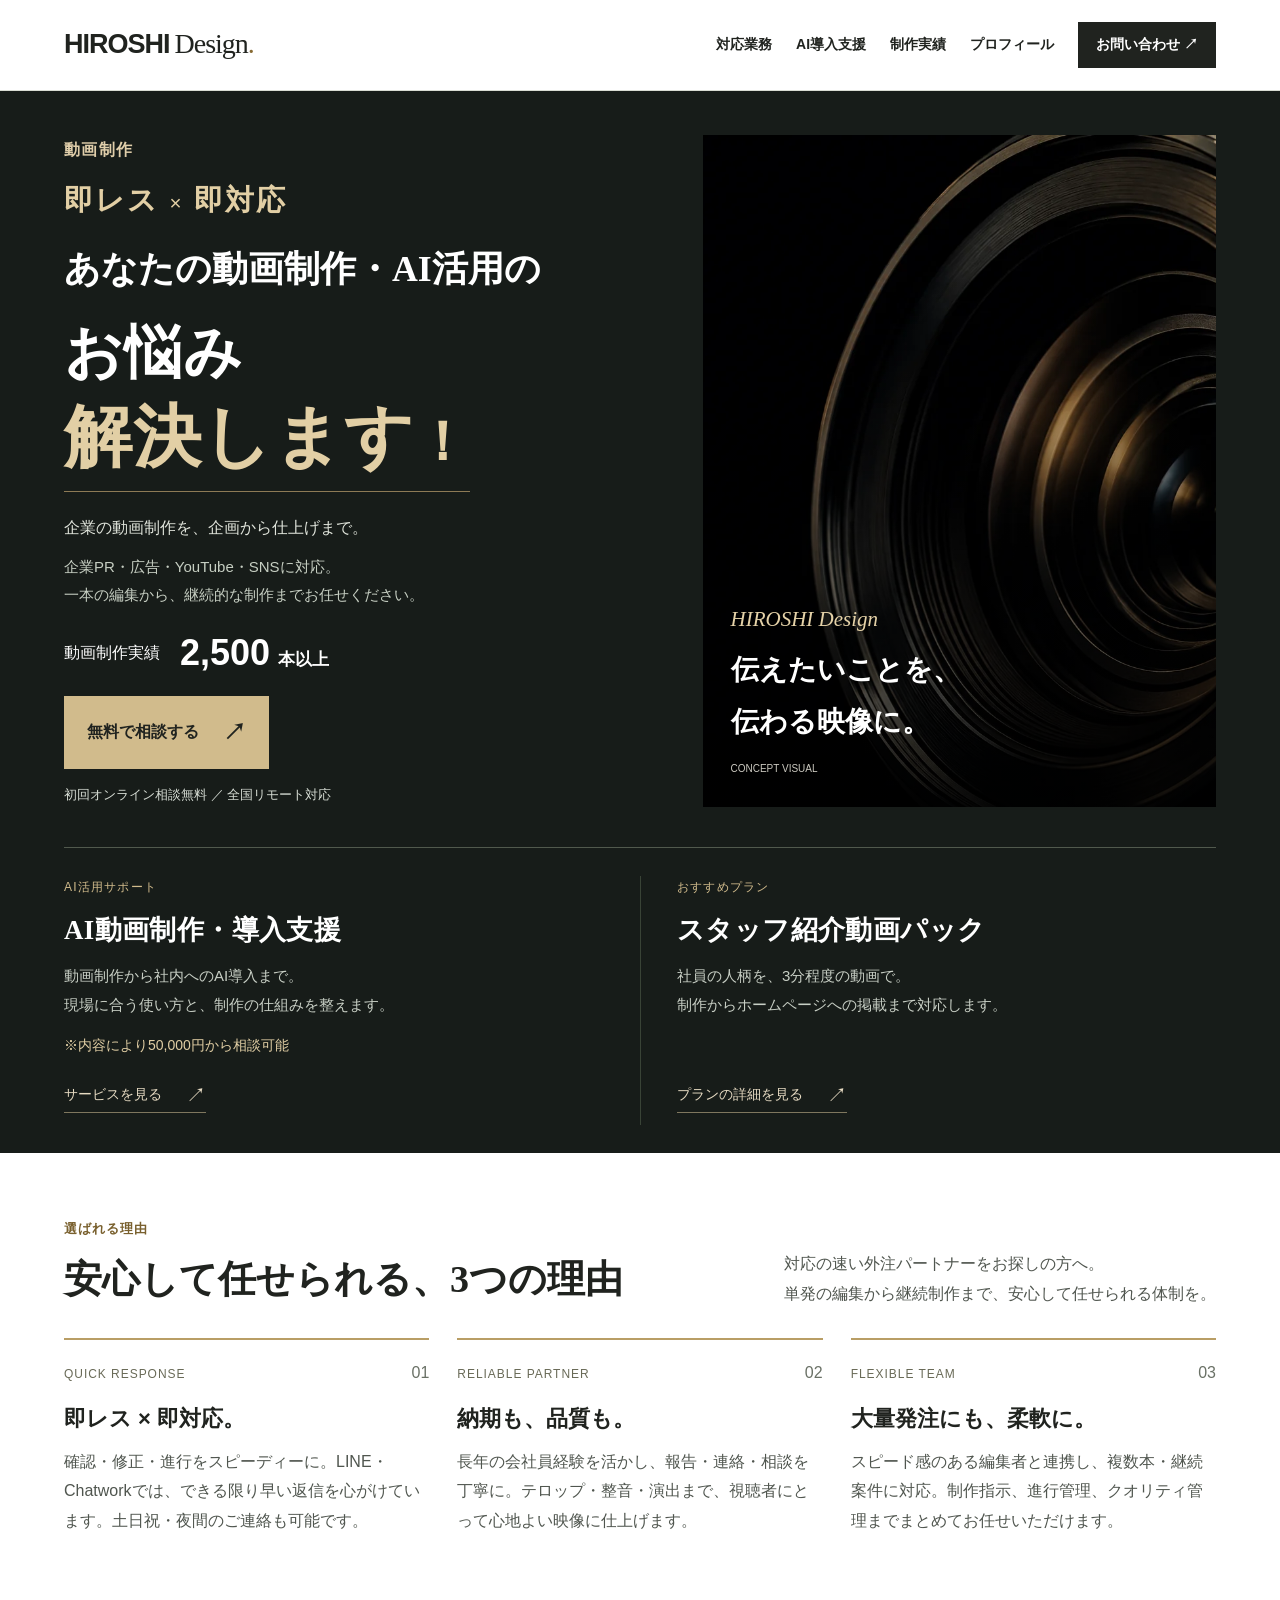
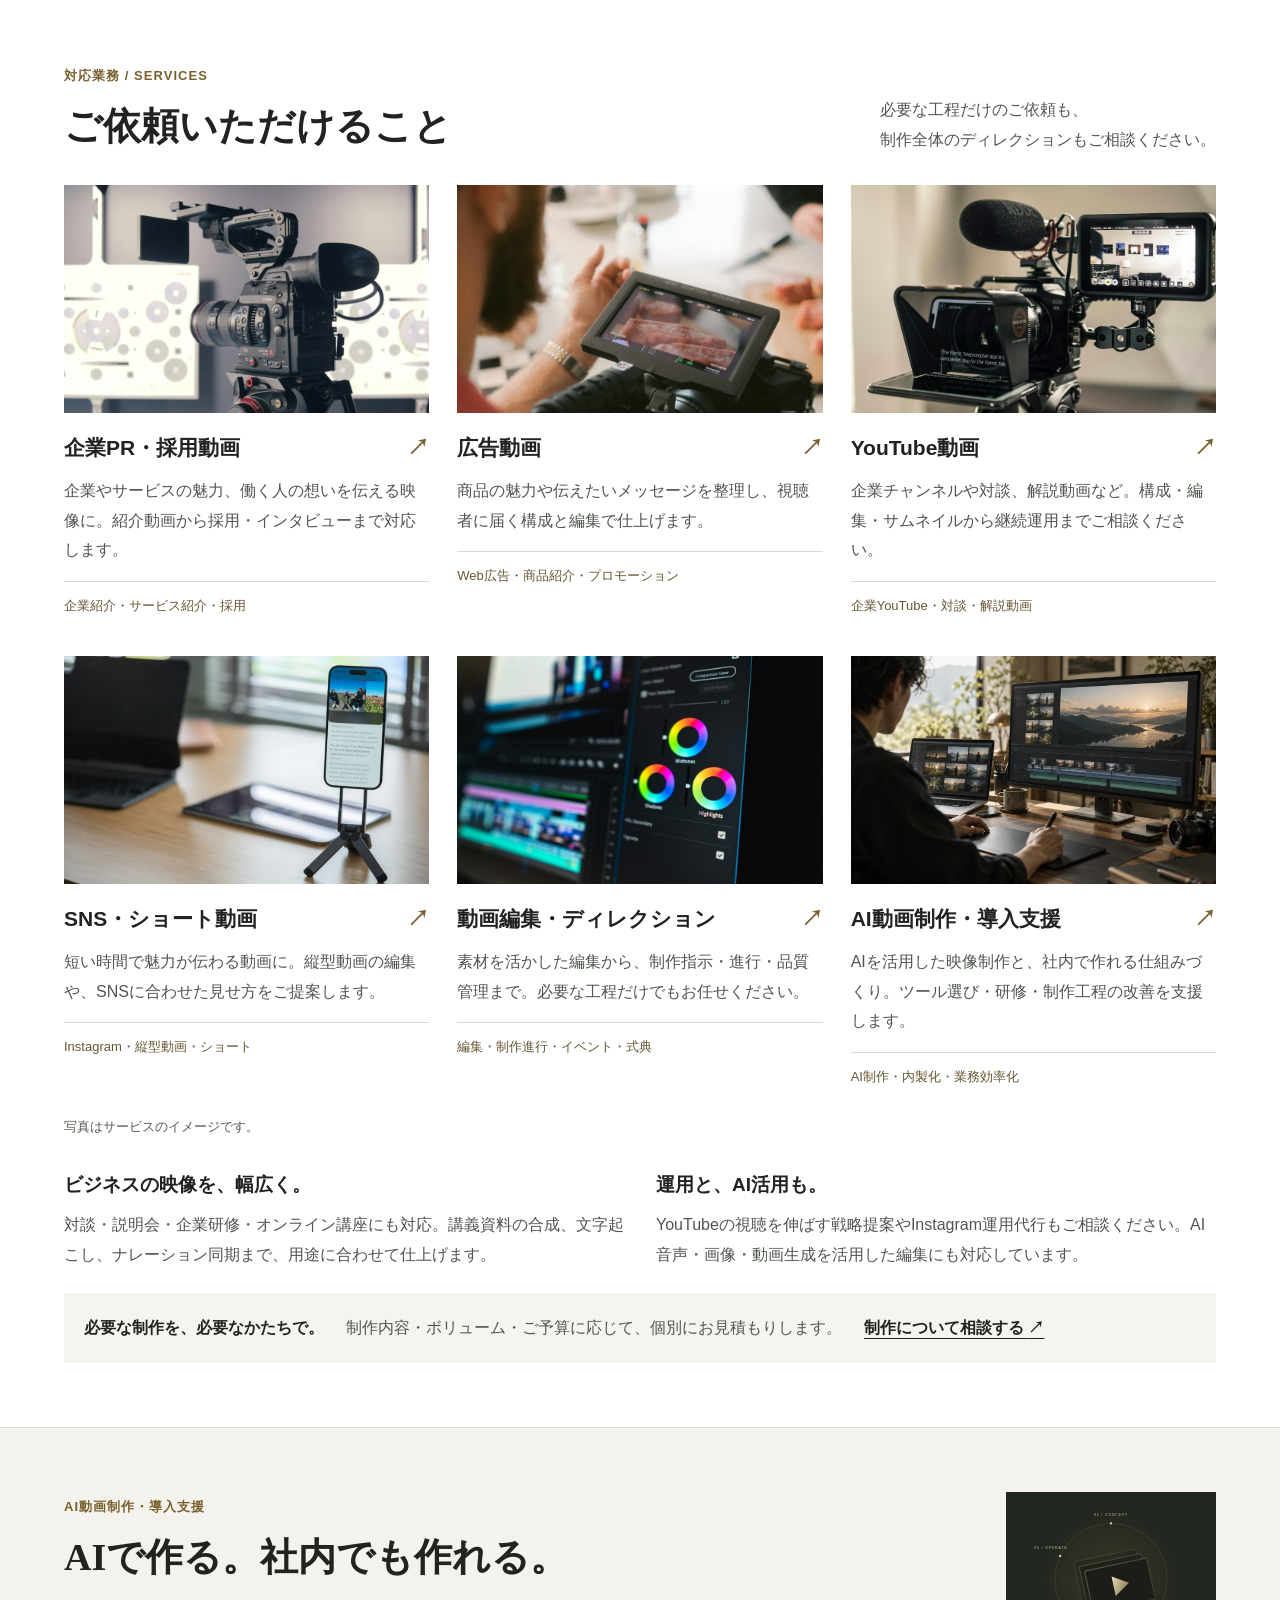
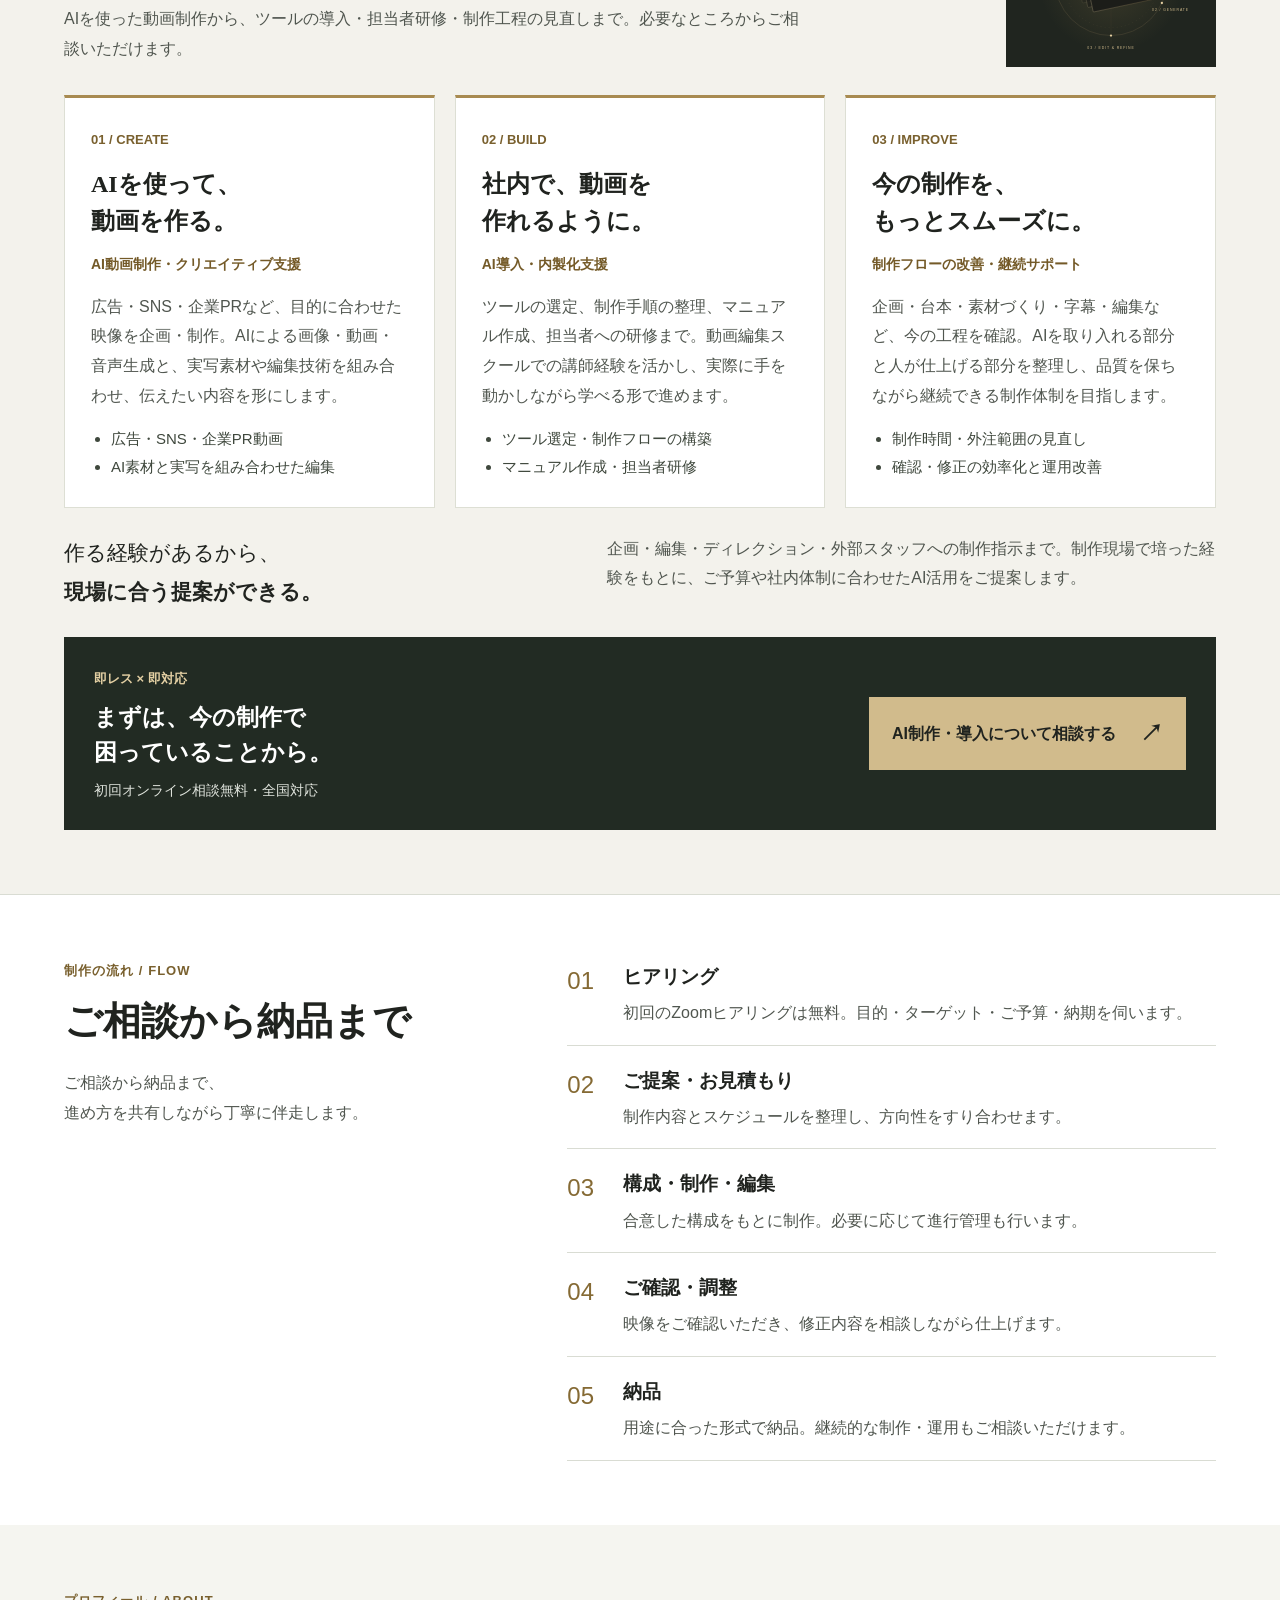
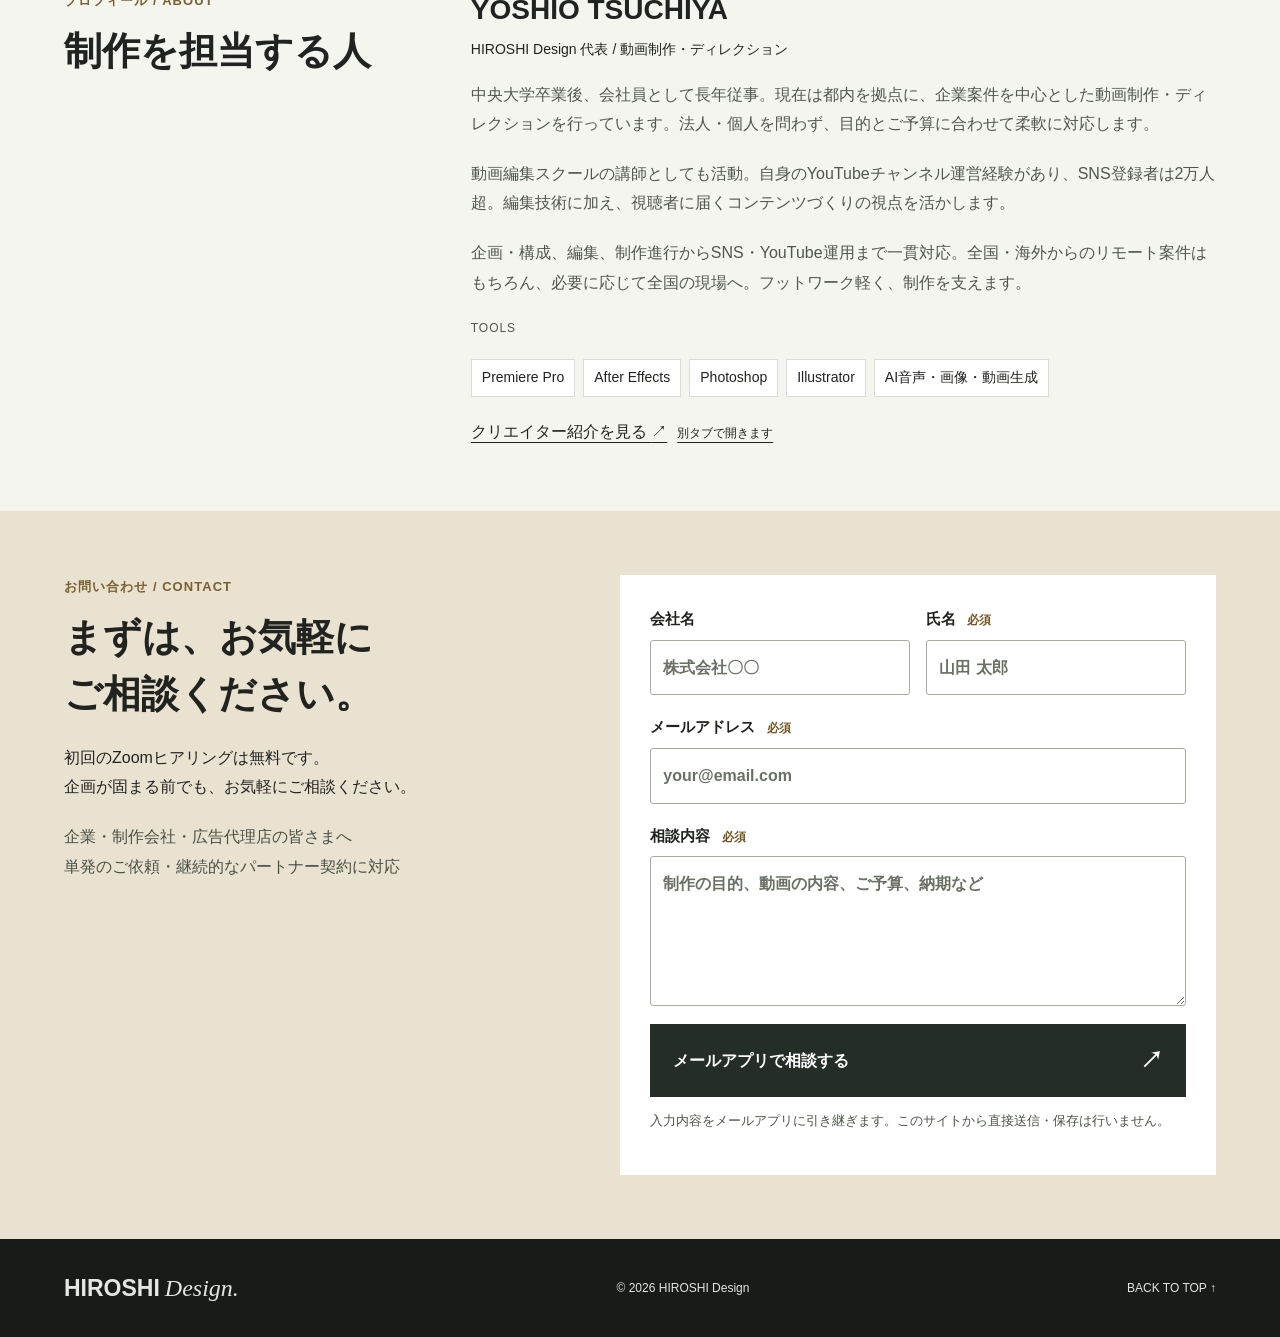
==== commit 0964c186: "Add starting consultation price note for AI support" ====
--- a/index.html
+++ b/index.html
@@ -7,7 +7,7 @@
 <link rel="canonical" href="https://hiroshi-design.com/">
 <!-- 独自ドメインの公開URL -->
 <meta property="og:url" content="https://hiroshi-design.com/"><meta property="og:image" content="https://hiroshi-design.com/assets/ogp.png"><meta property="og:image:width" content="1200"><meta property="og:image:height" content="630"><meta property="og:image:alt" content="HIROSHI Design — VIDEO PRODUCTION & DIRECTION"><meta name="twitter:card" content="summary_large_image">
-<link rel="icon" type="image/svg+xml" href="assets/favicon.svg"><link rel="stylesheet" href="style.css?v=21"><script src="script.js?v=8" defer></script></head>
+<link rel="icon" type="image/svg+xml" href="assets/favicon.svg"><link rel="stylesheet" href="style.css?v=22"><script src="script.js?v=8" defer></script></head>
 <body><a class="skip-link" href="#main">本文へ移動</a>
 <header class="header"><a class="brand" href="#" aria-label="HIROSHI Design トップ"><span class="wordmark">HIROSHI<span class="wordmark-design">Design<span class="brand-dot">.</span></span></span></a><nav aria-label="メインナビゲーション"><a href="#services">対応業務</a><a href="#ai-support">AI導入支援</a><a href="https://pewter-breath-e06.notion.site/4785380b8be848a7923882498c5e9bc8" data-portfolio-link target="_blank" rel="noopener noreferrer" aria-label="制作実績を見る（別タブで開く）">制作実績</a><a href="#about">プロフィール</a><a class="nav-contact" href="#contact">お問い合わせ <span aria-hidden="true">↗</span></a></nav></header>
 <main id="main">
@@ -29,6 +29,7 @@
 <span class="offering-label">AI活用サポート</span>
 <h2>AI動画制作・導入支援</h2>
 <p>動画制作から社内へのAI導入まで。<br>現場に合う使い方と、制作の仕組みを整えます。</p>
+<small class="offering-price-note">※内容により50,000円から相談可能</small>
 <span class="offering-link">サービスを見る <span aria-hidden="true">↗</span></span>
 </a>
 <a class="hero-offering" href="price/">
--- a/style.css
+++ b/style.css
@@ -112,3 +112,6 @@
 /* サービス内容を伝える導入文も大きく */
 .hero-message .message-intro{font-size:clamp(28px,2.8vw,40px);line-height:1.6;letter-spacing:0;margin-bottom:16px;text-wrap:balance}
 @media(max-width:760px){.hero-message .message-intro{font-size:clamp(25px,6.8vw,34px);line-height:1.6}}
+
+/* AI支援の相談料金目安 */
+.offering-price-note{display:block;font-size:14px;line-height:1.8;color:#e2cfa5;margin:-8px 0 20px}
